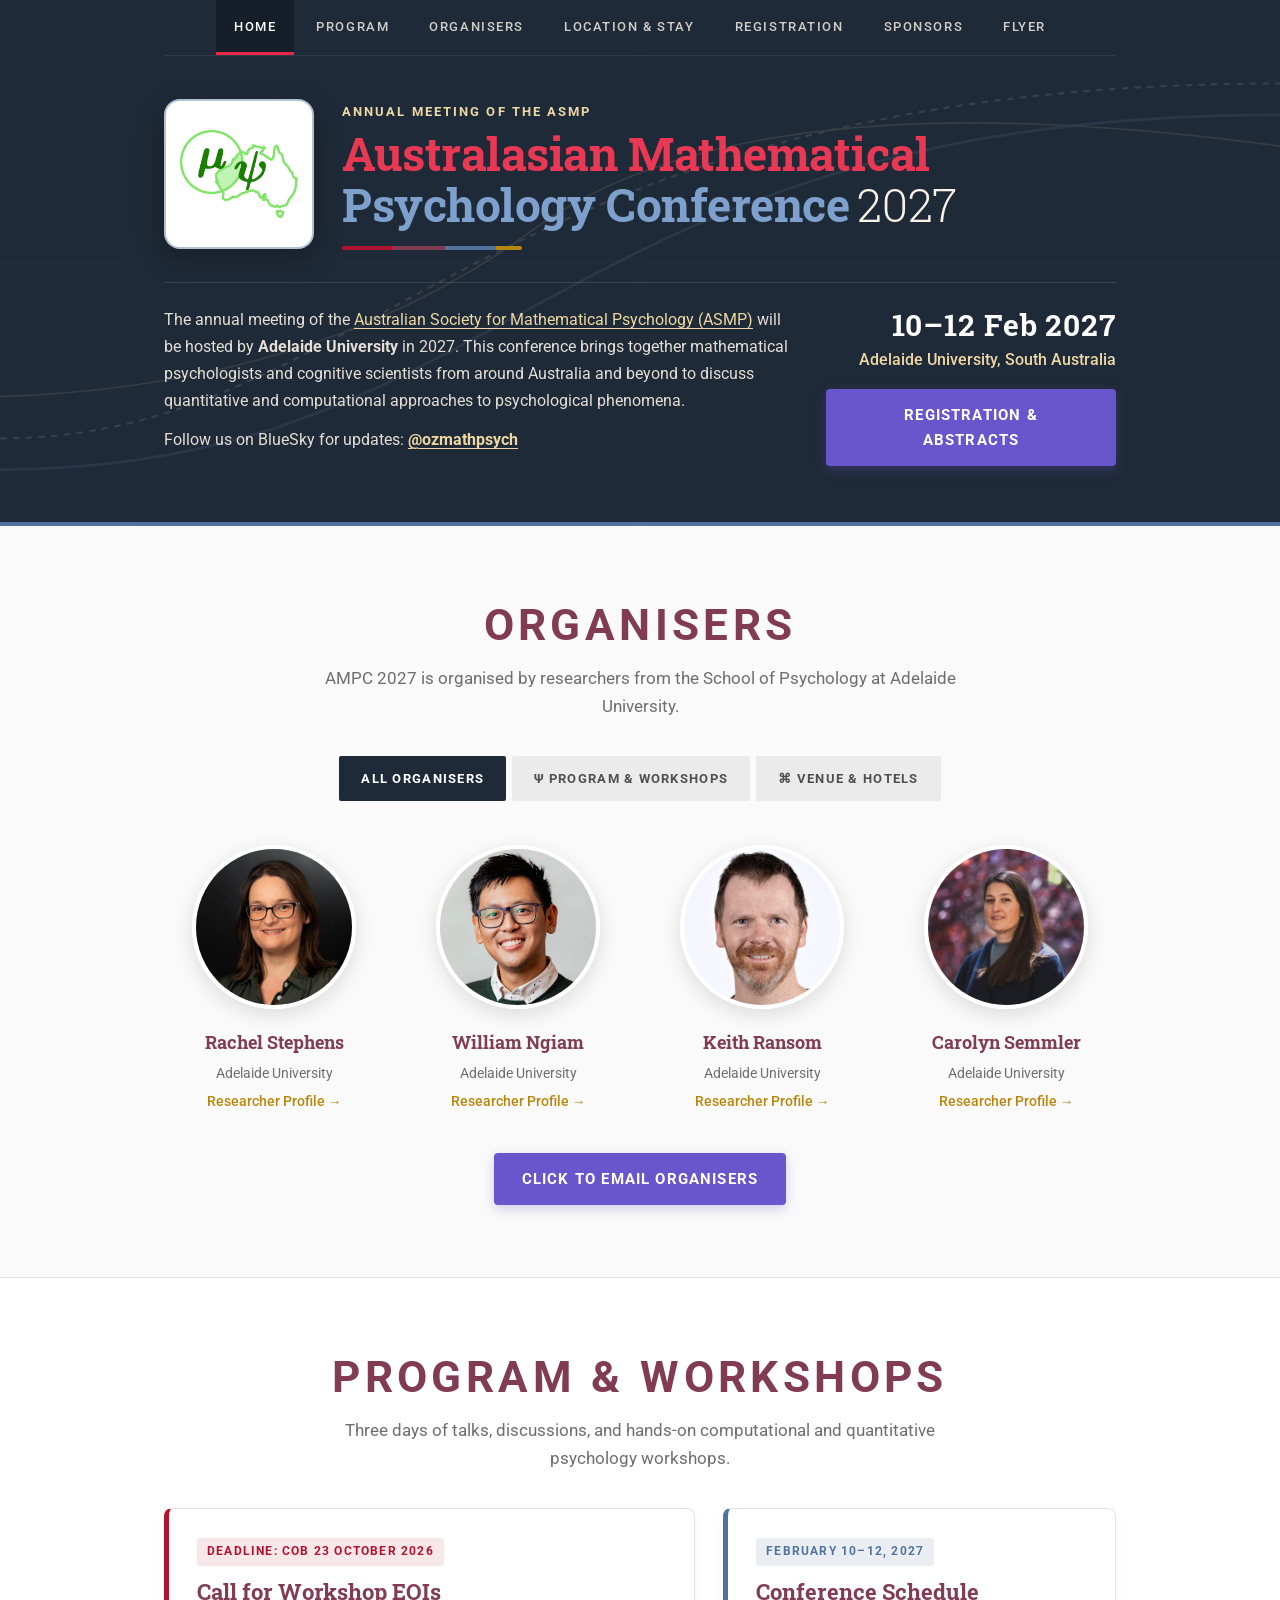
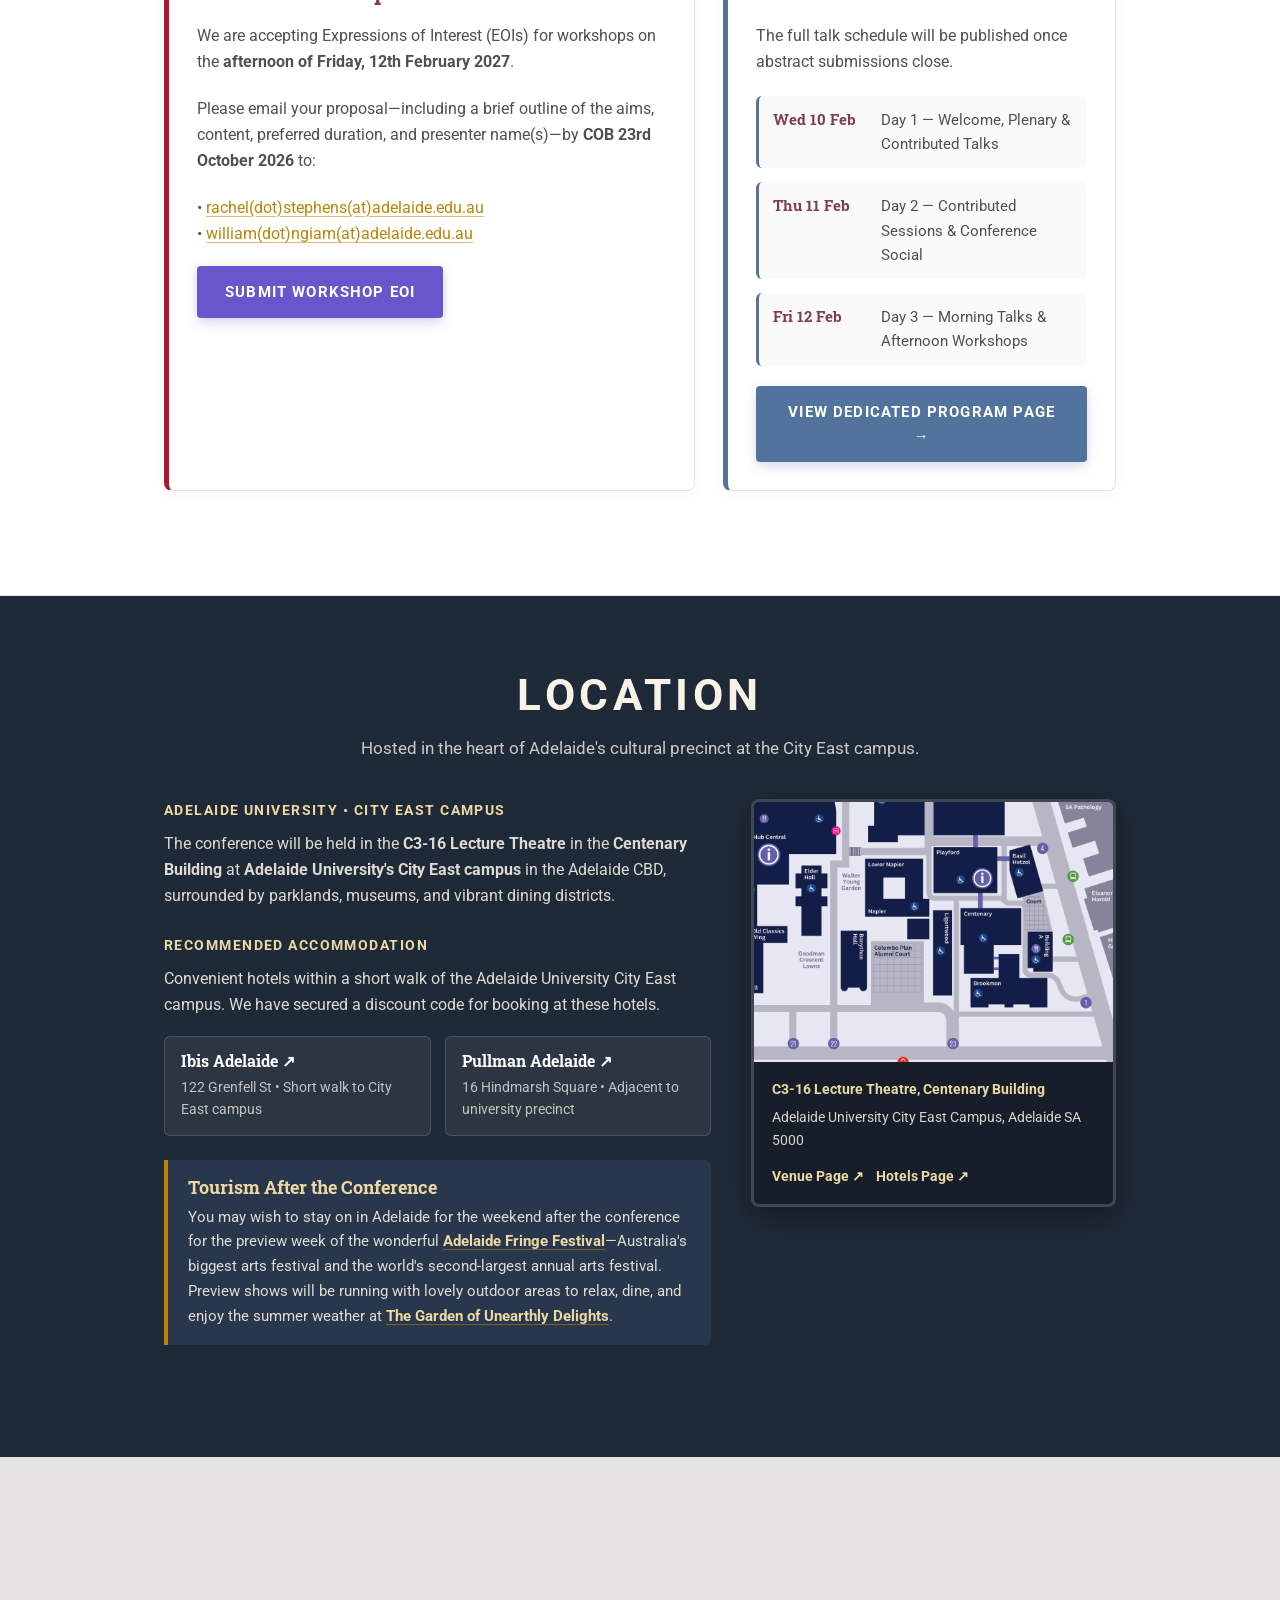
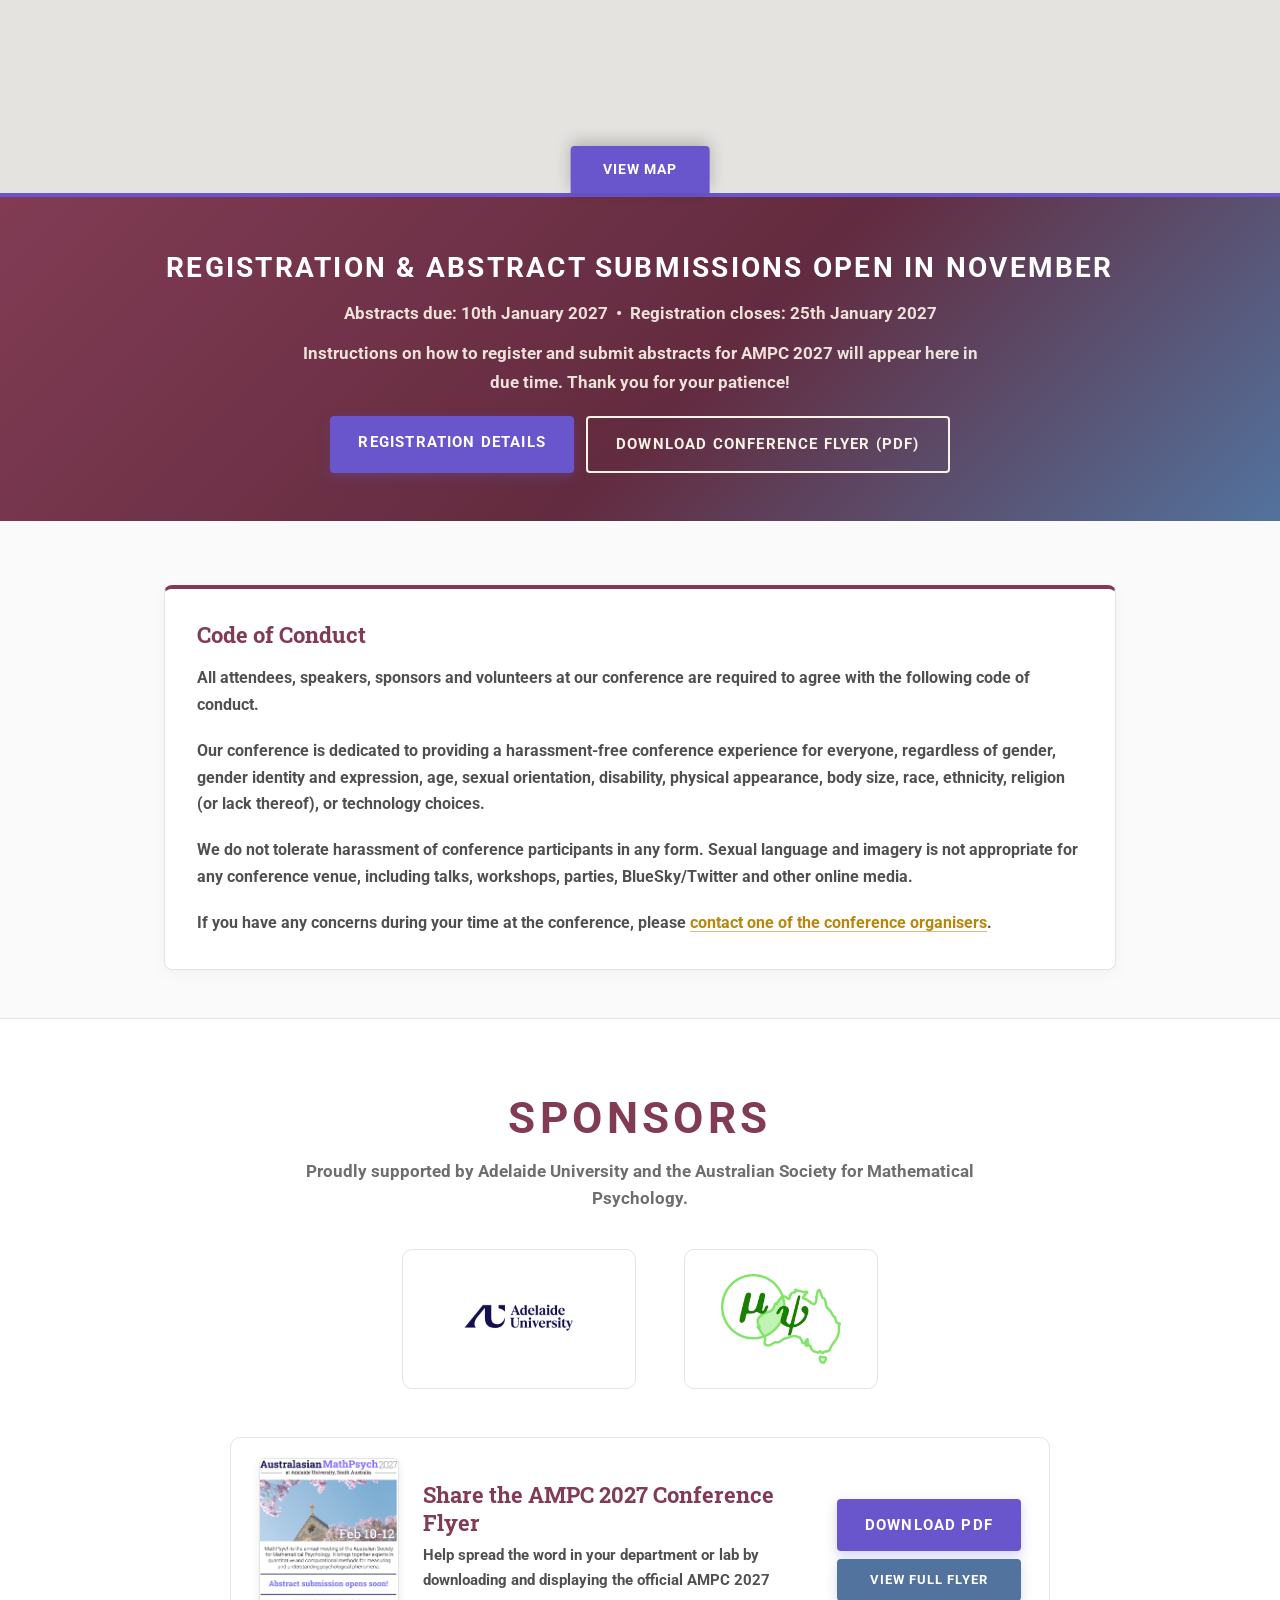
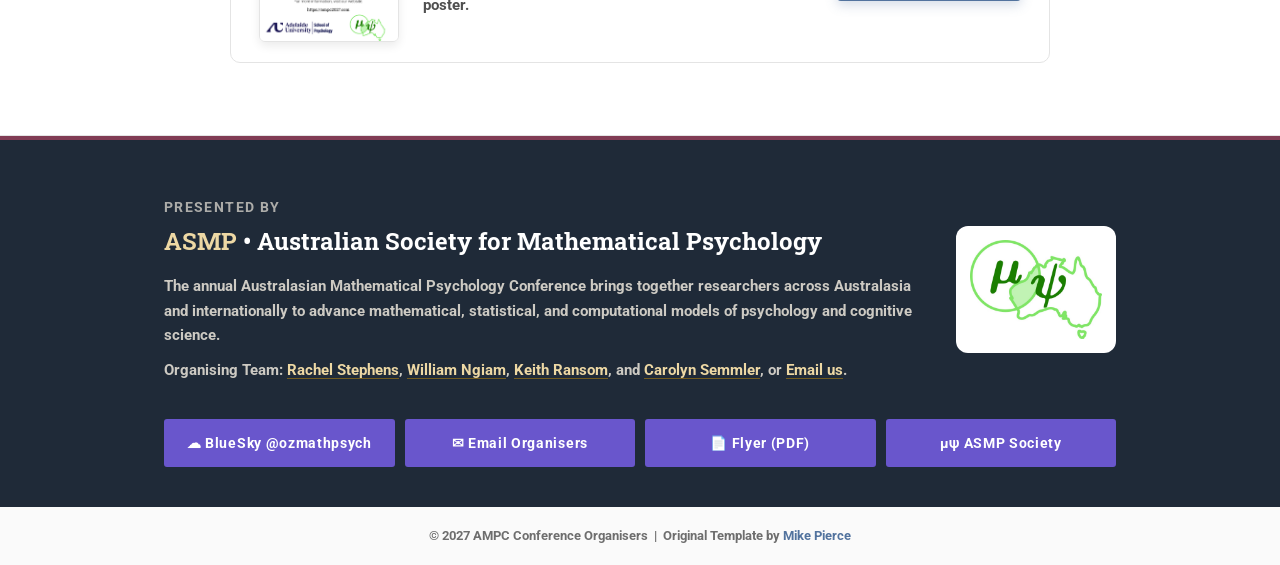
==== index.html @ c7fcb560 "Big website update" ====
<!DOCTYPE html>
<html lang="en">

<head>
    <base href=".">
    <meta charset="UTF-8">
    <meta name="viewport" content="width=device-width, initial-scale=1.0">
    <link rel="shortcut icon" type="image/png" href="assets/favicon.png" />
    <link rel="stylesheet" type="text/css" media="all" href="assets/main.css" />
    <meta name="description" content="Australasian Mathematical Psychology Conference 2027 — February 10–12 at Adelaide University">
    <meta name="resource-type" content="document">
    <meta name="distribution" content="global">
    <meta name="KeyWords" content="Conference, Mathematical Psychology, AMPC 2027, ASMP, Adelaide University">
    <title>AMPC 2027 | Australasian Mathematical Psychology Conference</title>
</head>

<body>

    <!-- ==================================================================
         FLOATING LEFT MENUBAR (Revealed on Scroll Down)
         ================================================================== -->
    <nav class="floating-left-nav" id="floatingNav" aria-label="Floating Side Navigation">
        <div class="floating-nav-brand">AMPC 2027</div>
        <a class="current" href="#top" data-section="top">Home</a>
        <a href="#organisers" data-section="organisers">Organisers</a>
        <a href="#program" data-section="program">Program</a>
        <a href="#venue" data-section="venue">Location &amp; Stay</a>
        <a href="#registration" data-section="registration">Registration</a>
        <a href="#sponsors" data-section="sponsors">Sponsors</a>
        <a href="flyer">Flyer</a>
    </nav>

    <!-- ==================================================================
         1. DARK HERO BAND (SyncConf Header & Hero Aesthetic)
         ================================================================== -->
    <header class="hero-band" id="top">
        <!-- Subtle Mathematical Psychology Vector Motif (Psychometric & Drift Curves) -->
        <div class="hero-math-bg" aria-hidden="true">
            <svg viewBox="0 0 1200 500" preserveAspectRatio="none">
                <path d="M 0,420 C 350,420 450,80 1200,80" fill="none" stroke="#f9f2e6" stroke-width="2" stroke-dasharray="6 6" />
                <path d="M 0,450 C 480,450 520,110 1200,110" fill="none" stroke="#7ea0cc" stroke-width="2.5" />
                <path d="M 0,380 Q 300,370 500,220 T 1200,140" fill="none" stroke="#edd8a4" stroke-width="1.5" />
                <line x1="120" y1="0" x2="120" y2="500" stroke="#ffffff" stroke-width="0.7" opacity="0.3" />
                <line x1="600" y1="0" x2="600" y2="500" stroke="#ffffff" stroke-width="0.7" opacity="0.3" />
                <line x1="0" y1="250" x2="1200" y2="250" stroke="#ffffff" stroke-width="0.7" opacity="0.3" />
            </svg>
        </div>

        <div class="container">
            <!-- Top Navigation Bar -->
            <nav class="top-nav" aria-label="Primary Navigation">
                <a class="current" title="Conference Home Page" href=".">Home</a>
                <a title="Program &amp; Workshops" href="#program">Program</a>
                <a title="Conference Organisers" href="#organisers">Organisers</a>
                <a title="Venue, Hotels &amp; Tourism" href="#venue">Location &amp; Stay</a>
                <a title="Registration &amp; Code of Conduct" href="#registration">Registration</a>
                <a title="Sponsors" href="#sponsors">Sponsors</a>
                <a title="Conference Flyer" href="flyer">Flyer</a>
            </nav>

            <!-- Emblem + Conference Title Lockup -->
            <div class="hero-lockup">
                <a href="https://mathpsych.org/affiliate/1" target="_blank" rel="noopener" class="hero-emblem" title="Australian Society for Mathematical Psychology">
                    <img src="assets/ASMP_logo.jpg" alt="Australasian Mathematical Psychology Society (ASMP) logo">
                </a>
                <div class="hero-title-block">
                    <span class="hero-eyebrow">Annual Meeting of the ASMP</span>
                    <h1 class="hero-main-title">
                        <span class="title1">Australasian Mathematical</span>
                        <span class="title2">Psychology Conference</span><span class="year">2027</span>
                    </h1>
                    <div class="palette-accent-bar" aria-hidden="true">
                        <span></span><span></span><span></span><span></span>
                    </div>
                </div>
            </div>

            <!-- Hero Intro & Date/Action Split -->
            <div class="hero-details-grid">
                <div class="hero-description">
                    <p>
                        The annual meeting of the <a href="https://mathpsych.org/affiliate/1" target="_blank" rel="noopener">Australian Society for Mathematical Psychology (ASMP)</a> will be
                        hosted by <b>Adelaide University</b> in 2027. This conference brings together mathematical psychologists and cognitive scientists from around Australia and beyond to discuss quantitative and computational approaches to psychological phenomena.
                    </p>
                    <p style="margin-bottom: 0;">
                        Follow us on BlueSky for updates:
                        <a href="https://bsky.app/profile/ozmathpsych.bsky.social" target="_blank" rel="noopener"><b>@ozmathpsych</b></a>
                    </p>
                </div>

                <div class="hero-cta-box">
                    <div class="hero-date-display">10–12 Feb 2027</div>
                    <div class="hero-location-display">Adelaide University, South Australia</div>
                    <a href="#registration" class="button button-FullWidth">Registration &amp; Abstracts</a>
                </div>
            </div>

            <!-- Framed Bonython Hall Banner Visual
            <div class="hero-banner-frame">
                <img src="assets/banner.jpg" alt="Adelaide University Bonython Hall">
                <div class="hero-banner-caption">
                    <span><b>Adelaide University</b> &bull; City East Campus (Centenary Building, C3-16)</span>
                    <span>February 10–12, 2027</span>
                </div>
            </div> -->
        </div>
    </header>

    <main>
        <!-- ==================================================================
             2. ORGANISERS SECTION (SyncConf Circular Avatar Grid Aesthetic)
             ================================================================== -->
        <section class="section-band section-light" id="organisers">
            <div class="container">
                <h2 class="section-heading">Organisers</h2>
                <p class="section-subtitle">
                    AMPC 2027 is organised by researchers from the School of Psychology at Adelaide University.
                </p>

                <!-- SyncConf-inspired Segmented Track Bar -->
                <div class="track-tabs" role="navigation" aria-label="Quick Filters">
                    <a href="#organisers" class="track-tab active">All Organisers</a>
                    <a href="#program" class="track-tab">Ψ Program &amp; Workshops</a>
                    <a href="#venue" class="track-tab">⌘ Venue &amp; Hotels</a>
                </div>

                <div class="organisers-grid">
                    <div class="organiser-card">
                        <a class="organiser-avatar-wrap" href="https://researchers.adelaide.edu.au/profile/rachel.stephens" target="_blank" rel="noopener">
                            <img src="assets/rachel_stephens.jpeg" alt="Rachel Stephens">
                        </a>
                        <div class="organiser-name">
                            <a href="https://researchers.adelaide.edu.au/profile/rachel.stephens" target="_blank" rel="noopener">Rachel Stephens</a>
                        </div>
                        <div class="organiser-role">Adelaide University</div>
                        <a class="organiser-link" href="https://researchers.adelaide.edu.au/profile/rachel.stephens" target="_blank" rel="noopener">Researcher Profile &rarr;</a>
                    </div>

                    <div class="organiser-card">
                        <a class="organiser-avatar-wrap" href="https://researchers.adelaide.edu.au/profile/william.ngiam" target="_blank" rel="noopener">
                            <img src="assets/ngiam.jpg" alt="William Ngiam">
                        </a>
                        <div class="organiser-name">
                            <a href="https://researchers.adelaide.edu.au/profile/william.ngiam" target="_blank" rel="noopener">William Ngiam</a>
                        </div>
                        <div class="organiser-role">Adelaide University</div>
                        <a class="organiser-link" href="https://researchers.adelaide.edu.au/profile/william.ngiam" target="_blank" rel="noopener">Researcher Profile &rarr;</a>
                    </div>

                    <div class="organiser-card">
                        <a class="organiser-avatar-wrap" href="https://researchers.adelaide.edu.au/profile/keith.ransom" target="_blank" rel="noopener">
                            <img src="assets/keith_ransom.png" alt="Keith Ransom">
                        </a>
                        <div class="organiser-name">
                            <a href="https://researchers.adelaide.edu.au/profile/keith.ransom" target="_blank" rel="noopener">Keith Ransom</a>
                        </div>
                        <div class="organiser-role">Adelaide University</div>
                        <a class="organiser-link" href="https://researchers.adelaide.edu.au/profile/keith.ransom" target="_blank" rel="noopener">Researcher Profile &rarr;</a>
                    </div>

                    <div class="organiser-card">
                        <a class="organiser-avatar-wrap" href="https://researchers.adelaide.edu.au/profile/carolyn.semmler" target="_blank" rel="noopener">
                            <img src="assets/carolyn_semmler.jpeg" alt="Carolyn Semmler">
                        </a>
                        <div class="organiser-name">
                            <a href="https://researchers.adelaide.edu.au/profile/carolyn.semmler" target="_blank" rel="noopener">Carolyn Semmler</a>
                        </div>
                        <div class="organiser-role">Adelaide University</div>
                        <a class="organiser-link" href="https://researchers.adelaide.edu.au/profile/carolyn.semmler" target="_blank" rel="noopener">Researcher Profile &rarr;</a>
                    </div>
                </div>

                <div style="text-align: center;">
                    <a href="mailto:rachel.stephens@adelaide.edu.au" class="button">Click to Email Organisers</a>
                </div>
            </div>
        </section>

        <!-- ==================================================================
             3. PROGRAM & WORKSHOPS SECTION
             ================================================================== -->
        <section class="section-band section-white" id="program">
            <div class="container">
                <h2 class="section-heading">Program &amp; Workshops</h2>
                <p class="section-subtitle">
                    Three days of talks, discussions, and hands-on computational and quantitative psychology workshops.
                </p>

                <div class="program-grid">
                    <!-- Call for Workshop EOIs -->
                    <div class="info-card highlight-card">
                        <span class="card-tag">Deadline: COB 23 October 2026</span>
                        <h3>Call for Workshop EOIs</h3>
                        <p>
                            We are accepting Expressions of Interest (EOIs) for workshops on the <b>afternoon of Friday, 12th February 2027</b>.
                        </p>
                        <p>
                            Please email your proposal—including a brief outline of the aims, content, preferred duration, and presenter name(s)—by <b>COB 23rd October 2026</b> to:
                        </p>
                        <p style="margin-bottom: 18px;">
                            &bull; <a href="mailto:rachel.stephens@adelaide.edu.au">rachel(dot)stephens(at)adelaide.edu.au</a><br>
                            &bull; <a href="mailto:william.ngiam@adelaide.edu.au">william(dot)ngiam(at)adelaide.edu.au</a>
                        </p>
                        <a href="mailto:rachel.stephens@adelaide.edu.au,william.ngiam@adelaide.edu.au?subject=AMPC%202027%20Workshop%20EOI" class="button">Submit Workshop EOI</a>
                    </div>

                    <!-- Conference Schedule Overview -->
                    <div class="info-card navy-card">
                        <span class="card-tag navy">February 10–12, 2027</span>
                        <h3>Conference Schedule</h3>
                        <p>
                            The full talk schedule will be published once abstract submissions close.
                        </p>
                        <div class="schedule-days">
                            <div class="schedule-day-item">
                                <span class="schedule-day-date">Wed 10 Feb</span>
                                <span class="schedule-day-desc">Day 1 &mdash; Welcome, Plenary &amp; Contributed Talks</span>
                            </div>
                            <div class="schedule-day-item">
                                <span class="schedule-day-date">Thu 11 Feb</span>
                                <span class="schedule-day-desc">Day 2 &mdash; Contributed Sessions &amp; Conference Social</span>
                            </div>
                            <div class="schedule-day-item">
                                <span class="schedule-day-date">Fri 12 Feb</span>
                                <span class="schedule-day-desc">Day 3 &mdash; Morning Talks &amp; Afternoon Workshops</span>
                            </div>
                        </div>
                        <div style="margin-top: 20px;">
                            <a href="program" class="button button-secondary">View Dedicated Program Page &rarr;</a>
                        </div>
                    </div>
                </div>
            </div>
        </section>

        <!-- ==================================================================
             4. LOCATION, HOTELS & TOURISM (SyncConf Dark Band + Map Strip)
             ================================================================== -->
        <section class="section-band section-dark" id="venue">
            <div class="container">
                <h2 class="section-heading">Location</h2>
                <p class="section-subtitle">
                    Hosted in the heart of Adelaide's cultural precinct at the City East campus.
                </p>

                <div class="venue-split">
                    <div class="venue-text">
                        <div class="venue-label">Adelaide University &bull; City East Campus</div>
                        <p>
                            The conference will be held in the <b>C3-16 Lecture Theatre</b> in the <b>Centenary Building</b> at <b>Adelaide University's City East campus</b> in the Adelaide CBD, surrounded by parklands, museums, and vibrant dining districts.
                        </p>

                        <div class="venue-label" style="margin-top: 24px;">Recommended Accommodation</div>
                        <p style="margin-bottom: 10px;">
                            Convenient hotels within a short walk of the Adelaide University City East campus. We have secured a discount code for booking at these hotels.
                        </p>
                        <div class="hotel-cards">
                            <a href="https://www.ibisadelaide.com.au/" target="_blank" rel="noopener" class="hotel-pill" style="text-decoration: none;">
                                <h4>Ibis Adelaide &nearr;</h4>
                                <p>122 Grenfell St &bull; Short walk to City East campus</p>
                            </a>
                            <a href="https://pullmanadelaide.com.au/" target="_blank" rel="noopener" class="hotel-pill" style="text-decoration: none;">
                                <h4>Pullman Adelaide &nearr;</h4>
                                <p>16 Hindmarsh Square &bull; Adjacent to university precinct</p>
                            </a>
                        </div>

                        <div class="tourism-box">
                            <h3>Tourism After the Conference</h3>
                            <p>
                                You may wish to stay on in Adelaide for the weekend after the conference for the preview week of the wonderful
                                <a href="https://adelaidefringe.com.au/" target="_blank" rel="noopener"><b>Adelaide Fringe Festival</b></a>—Australia's biggest arts festival and the world's second-largest annual arts festival.
                                Preview shows will be running with lovely outdoor areas to relax, dine, and enjoy the summer weather at
                                <a href="https://www.gardenofunearthlydelights.com.au/" target="_blank" rel="noopener"><b>The Garden of Unearthly Delights</b></a>.
                            </p>
                        </div>
                    </div>

                    <div class="venue-photo-card">
                        <a href="https://adelaide.edu.au/content/dam/adelaideuniversity/documents/life-at-adelaide/pdfs/adelaide-city-campus-east-map.pdf" target="_blank" rel="noopener" title="Open Full Adelaide City Campus East Map (PDF)" style="display: block; overflow: hidden;">
                            <img src="assets/city_east_map_centenary.png" alt="Adelaide University City East Campus Map zoomed in on Centenary Building">
                        </a>
                        <div class="venue-photo-meta">
                            <strong>C3-16 Lecture Theatre, Centenary Building</strong>
                            Adelaide University City East Campus, Adelaide SA 5000
                            <div style="margin-top: 12px; display: flex; gap: 12px; flex-wrap: wrap;">
                                <a href="directions" style="color: var(--color-gold-light); font-size: 0.85rem;"><b>Venue Page &nearr;</b></a>
                                <a href="hotels" style="color: var(--color-gold-light); font-size: 0.85rem;"><b>Hotels Page &nearr;<b></b></a>
                            </div>
                        </div>
                    </div>
                </div>
            </div>
        </section>

        <!-- Full-Width Map Strip with Overlapping SyncConf-Style Button -->
        <div class="map-strip">
            <iframe
                title="Map of Centenary Building, Adelaide University City East Campus"
                src="https://www.google.com/maps/embed?pb=!1m18!1m12!1m3!1d3271.4502503218305!2d138.6042441764402!3d-34.92024327284256!2m3!1f0!2f0!3f0!3m2!1i1024!2i768!4f13.1!3m3!1m2!1s0x6ab0ced2d4db381d%3A0xe4ede2a3a1b1ead6!2sCentenary%20Building!5e0!3m2!1sen!2sau!4v1795173446742!5m2!1sen!2sau"
                width="600"
                height="450"
                style="border:0;"
                allowfullscreen=""
                loading="lazy"
                referrerpolicy="strict-origin-when-cross-origin">
            </iframe>
            <div class="map-cta-overlay">
                <a href="https://maps.google.com/?q=Centenary+Building,+Adelaide+SA" target="_blank" rel="noopener" class="button">View Map</a>
            </div>
        </div>

        <!-- ==================================================================
             5. FULL-WIDTH ACCENT CTA BANNER & REGISTRATION / CODE OF CONDUCT
             ================================================================== -->
        <section class="section-band section-accent" id="registration">
            <div class="container">
                <div class="cta-banner-title">Registration &amp; Abstract Submissions Open in November</div>
                <p class="cta-banner-sub" style="margin-bottom: 12px;">
                    <b>Abstracts due:</b> 10th January 2027 &nbsp;&bull;&nbsp; <b>Registration closes:</b> 25th January 2027
                </p>
                <p class="cta-banner-sub">
                    Instructions on how to register and submit abstracts for AMPC 2027 will appear here in due time. Thank you for your patience!
                </p>
                <div style="display: flex; justify-content: center; gap: 12px; flex-wrap: wrap;">
                    <a href="registration" class="button">Registration Details</a>
                    <a href="assets/MathPsych2027.pdf" target="_blank" rel="noopener" class="button button-outline-light">Download Conference Flyer (PDF)</a>
                </div>
            </div>
        </section>

        <section class="section-band section-light" style="padding-top: 32px; padding-bottom: 48px;">
            <div class="container">
                <div class="coc-card">
                    <h3>Code of Conduct</h3>
                    <p>
                        All attendees, speakers, sponsors and volunteers at our conference are required to agree with the following code of conduct.
                    </p>
                    <p>
                        Our conference is dedicated to providing a harassment-free conference experience for everyone, regardless of gender, gender identity and expression, age, sexual orientation, disability, physical appearance, body size, race, ethnicity, religion (or lack thereof), or technology choices.
                    </p>
                    <p>
                        We do not tolerate harassment of conference participants in any form. Sexual language and imagery is not appropriate for any conference venue, including talks, workshops, parties, BlueSky/Twitter and other online media.
                    </p>
                    <p style="margin-bottom: 0;">
                        If you have any concerns during your time at the conference, please <a href="mailto:rachel.stephens@adelaide.edu.au">contact one of the conference organisers</a>.
                    </p>
                </div>
            </div>
        </section>

        <!-- ==================================================================
             6. SPONSORS & FLYER SECTION (SyncConf Sponsors Aesthetic)
             ================================================================== -->
        <section class="section-band section-white" id="sponsors">
            <div class="container">
                <h2 class="section-heading">Sponsors</h2>
                <p class="section-subtitle">
                    Proudly supported by Adelaide University and the Australian Society for Mathematical Psychology.
                </p>

                <div class="sponsors-showcase">
                    <a href="https://adelaide.edu.au/" target="_blank" rel="noopener" class="sponsor-item" title="Adelaide University">
                        <img src="assets/AU_logo.png" alt="Adelaide University">
                    </a>
                    <a href="https://mathpsych.org/affiliate/1" target="_blank" rel="noopener" class="sponsor-item" title="Australian Society for Mathematical Psychology">
                        <img src="assets/ASMP_logo.jpg" alt="Australian Society for Mathematical Psychology">
                    </a>
                </div>

                <!-- Conference Flyer Preview Box -->
                <div class="flyer-callout">
                    <a href="assets/MathPsych2027.pdf" target="_blank" rel="noopener">
                        <img src="assets/MathPsych2027.png" alt="AMPC 2027 Official Flyer" class="flyer-thumb">
                    </a>
                    <div>
                        <h3 style="margin-bottom: 6px;">Share the AMPC 2027 Conference Flyer</h3>
                        <p style="margin-bottom: 0; font-size: 0.95rem;">
                            Help spread the word in your department or lab by downloading and displaying the official AMPC 2027 poster.
                        </p>
                    </div>
                    <div style="display: flex; flex-direction: column; gap: 8px;">
                        <a href="assets/MathPsych2027.pdf" target="_blank" rel="noopener" class="button">Download PDF</a>
                        <a href="flyer" class="button button-secondary" style="font-size: 0.8rem; padding: 10px 18px;">View Full Flyer</a>
                    </div>
                </div>
            </div>
        </section>
    </main>

    <!-- ==================================================================
         7. DARK FOOTER BAND (SyncConf Footer & Action Buttons Aesthetic)
         ================================================================== -->
    <footer class="site-footer">
        <div class="container">
            <div class="footer-grid">
                <div class="footer-text">
                    <div class="footer-presented-by">Presented by</div>
                    <div class="footer-org-title"><span>ASMP</span> &bull; Australian Society for Mathematical Psychology</div>
                    <p>
                        The annual Australasian Mathematical Psychology Conference brings together researchers across Australasia and internationally to advance mathematical, statistical, and computational models of psychology and cognitive science.
                    </p>
                    <p style="margin-bottom: 0;">
                        Organising Team:
                        <a href="https://researchers.adelaide.edu.au/profile/rachel.stephens" target="_blank" rel="noopener">Rachel Stephens</a>,
                        <a href="https://researchers.adelaide.edu.au/profile/william.ngiam" target="_blank" rel="noopener">William Ngiam</a>,
                        <a href="https://researchers.adelaide.edu.au/profile/keith.ransom" target="_blank" rel="noopener">Keith Ransom</a>, and
                        <a href="https://researchers.adelaide.edu.au/profile/carolyn.semmler" target="_blank" rel="noopener">Carolyn Semmler</a>,
                        or <a href="mailto:rachel.stephens@adelaide.edu.au">Email us</a>.
                    </p>
                </div>

                <a href="https://mathpsych.org/affiliate/1" target="_blank" rel="noopener" class="footer-logo-box" title="ASMP">
                    <img src="assets/ASMP_logo.jpg" alt="ASMP Logo">
                </a>
            </div>

            <!-- 4-Button Social & Action Row -->
            <div class="footer-action-row">
                <a href="https://bsky.app/profile/ozmathpsych.bsky.social" target="_blank" rel="noopener" class="footer-action-btn">
                    &#9729; BlueSky @ozmathpsych
                </a>
                <a href="mailto:rachel.stephens@adelaide.edu.au" class="footer-action-btn">
                    &#9993; Email Organisers
                </a>
                <a href="assets/MathPsych2027.pdf" target="_blank" rel="noopener" class="footer-action-btn">
                    &#128196; Flyer (PDF)
                </a>
                <a href="https://mathpsych.org/affiliate/1" target="_blank" rel="noopener" class="footer-action-btn">
                    &mu;&psi; ASMP Society
                </a>
            </div>
        </div>

        <div class="footer-colophon">
            &copy; 2027 AMPC Conference Organisers &nbsp;|&nbsp; Original Template by <a href="https://github.com/mikepierce" target="_blank" rel="noopener">Mike Pierce</a>
        </div>
    </footer>

    <script>
        (function () {
            var floatingNav = document.getElementById('floatingNav');
            if (!floatingNav) return;

            var navLinks = floatingNav.querySelectorAll('a[data-section]');
            var sectionIds = ['top', 'organisers', 'program', 'venue', 'registration', 'sponsors'];

            function updateFloatingNav() {
                var scrollY = window.scrollY || window.pageYOffset;

                if (scrollY > 220) {
                    floatingNav.classList.add('is-visible');
                } else {
                    floatingNav.classList.remove('is-visible');
                }

                var activeId = 'top';
                var triggerPoint = scrollY + window.innerHeight * 0.32;

                for (var i = 0; i < sectionIds.length; i++) {
                    var el = document.getElementById(sectionIds[i]);
                    if (el && el.offsetTop <= triggerPoint) {
                        activeId = sectionIds[i];
                    }
                }

                for (var j = 0; j < navLinks.length; j++) {
                    var link = navLinks[j];
                    if (link.getAttribute('data-section') === activeId) {
                        link.classList.add('current');
                    } else {
                        link.classList.remove('current');
                    }
                }
            }

            window.addEventListener('scroll', updateFloatingNav, { passive: true });
            updateFloatingNav();
        })();
    </script>

</body>

</html>
---- assets/main.css ----
/* main.css
 *
 * Retained colour palette & typography for AMPC 2027:
 *   'Roboto', sans-serif;      Font for body & UI text
 *   'Roboto Slab', serif;      Font for headings & display text
 *   #fafafa;                   Light background colour of the site
 *   #505050;                   Foreground (text) colour of the site
 *   #52739e;                   Navy ("Psychology Conference", current nav, special titles)
 *   #b2132e;                   Crimson ("Australasian Mathematical", link hover, highlights)
 *   #e82945;                   Bright crimson (active link state)
 *   #813c54;                   Maroon / Plum (Heading colour, talk titles in Program)
 *   #b8860b;                   Dark Goldenrod (colour for links & warm highlights)
 *   #6956CC;                   Purple (primary buttons)
 *   #edd8a4;                   Warm gold (button hover text)
 *   #f9f2e6;                   Warm cream (text on dark bands)
 */

@import url('https://fonts.googleapis.com/css2?family=Roboto+Slab:wght@300;400;600;700&family=Roboto:ital,wght@0,300;0,400;0,500;0,700;1,400&display=swap');

:root {
    --bg-light: #fafafa;
    --bg-white: #ffffff;
    --bg-dark: #1f2a38;
    --bg-darker: #161f29;
    --text-main: #505050;
    --text-muted: #6e6e6e;
    --text-cream: #f9f2e6;
    --color-navy: #52739e;
    --color-navy-light: #7ea0cc;
    --color-crimson: #b2132e;
    --color-crimson-bright: #e82945;
    --color-maroon: #813c54;
    --color-gold: #b8860b;
    --color-gold-light: #edd8a4;
    --color-purple: #6956CC;
    --border-light: #e4e4e4;
}

* {
    box-sizing: border-box;
    border: 0;
    margin: 0;
    padding: 0;
}

html {
    scroll-behavior: smooth;
}

body {
    background-color: var(--bg-light);
    color: var(--text-main);
    font-family: 'Roboto', sans-serif;
    font-size: 16px;
    line-height: 1.65;
    margin: 0;
    width: 100%;
    overflow-x: hidden;
}

/* Typography & Links */
a {
    color: var(--color-gold);
    text-decoration: none;
    transition: color 0.2s ease, background-color 0.2s ease, border-color 0.2s ease, transform 0.15s ease;
}

a.current {
    color: var(--color-navy);
}

a.current:hover {
    color: var(--color-crimson-bright);
}

a:hover {
    color: var(--color-crimson);
}

a:active {
    color: var(--color-crimson-bright);
}

p a, li a {
    text-decoration: underline;
    text-decoration-color: rgba(184, 134, 11, 0.55);
    text-underline-offset: 3px;
}

p a:hover, li a:hover {
    text-decoration-color: var(--color-crimson);
}

h1, h2, h3, h4 {
    color: var(--color-maroon);
    font-family: 'Roboto Slab', serif;
    line-height: 1.25;
    margin: 0 0 0.75em 0;
}

h1 { font-size: 2.5rem; }
h2 { font-size: 2rem; }
h3 { font-size: 1.4rem; }
h4 { font-size: 1.15rem; }

p {
    margin: 0 0 1.25rem 0;
}

i, em { font-style: italic; }
b, strong { font-weight: 700; }

sup {
    vertical-align: super;
    font-size: 0.75em;
    line-height: 0;
}

sub {
    vertical-align: sub;
    font-size: 0.75em;
    line-height: 0;
}

/* Layout Containers */
.container {
    max-width: 1000px;
    margin: 0 auto;
    padding: 0 24px;
}

/* Section Bands (SyncConf Aesthetic) */
.section-band {
    width: 100%;
    padding: 72px 0;
    position: relative;
}

.section-light {
    background-color: var(--bg-light);
    color: var(--text-main);
}

/* Note: Light background is used for Organisers, Program/Workshops, and Sponsors sections */

.section-white {
    background-color: var(--bg-white);
    color: var(--text-main);
    border-top: 1px solid var(--border-light);
    border-bottom: 1px solid var(--border-light);
}

.section-dark {
    background-color: var(--bg-dark);
    color: var(--text-cream);
}

.section-accent {
    background: linear-gradient(135deg, var(--color-maroon) 0%, #632b3f 55%, var(--color-navy) 100%);
    color: var(--text-cream);
    padding: 48px 0;
    text-align: center;
}

/* SyncConf-style Giant Uppercase Section Headings */
.section-heading {
    font-family: 'Roboto', sans-serif;
    font-size: 2.75rem;
    font-weight: 700;
    letter-spacing: 0.1em;
    text-transform: uppercase;
    text-align: center;
    margin: 0 0 12px 0;
    color: var(--color-maroon);
    text-shadow: none;
}

.section-dark .section-heading,
.section-accent .section-heading {
    color: var(--text-cream);
}

.section-subtitle {
    text-align: center;
    max-width: 680px;
    margin: 0 auto 36px auto;
    color: var(--text-muted);
    font-size: 1.05rem;
}

.section-dark .section-subtitle {
    color: rgba(249, 242, 230, 0.8);
}

/* ==========================================================================
   HEADER & HERO BAND
   ========================================================================== */
.hero-band {
    background-color: var(--bg-dark);
    color: var(--text-cream);
    position: relative;
    overflow: hidden;
    padding-bottom: 56px;
    border-bottom: 4px solid var(--color-navy);
}

/* Subtle Mathematical Psychology Psychometric Curve Background */
.hero-math-bg {
    position: absolute;
    inset: 0;
    pointer-events: none;
    opacity: 0.11;
    z-index: 0;
}

.hero-math-bg svg {
    width: 100%;
    height: 100%;
    display: block;
}

.hero-band .container {
    position: relative;
    z-index: 1;
}

/* Top Minimalist Navigation (SyncConf Tab Style) */
.top-nav {
    display: flex;
    justify-content: center;
    align-items: stretch;
    flex-wrap: wrap;
    gap: 4px;
    margin-bottom: 42px;
    border-bottom: 1px solid rgba(255, 255, 255, 0.08);
}

.top-nav a {
    color: rgba(249, 242, 230, 0.82);
    font-family: 'Roboto', sans-serif;
    font-size: 0.82rem;
    font-weight: 500;
    letter-spacing: 0.12em;
    text-transform: uppercase;
    padding: 16px 18px 14px 18px;
    text-decoration: none;
    border-bottom: 3px solid transparent;
    transition: all 0.2s ease;
}

.top-nav a:hover {
    color: var(--color-gold-light);
    background-color: rgba(255, 255, 255, 0.04);
}

.top-nav a.current {
    background-color: var(--bg-darker);
    color: #ffffff;
    border-bottom-color: var(--color-crimson-bright);
    position: relative;
}

/* ==========================================================================
   FLOATING LEFT MENUBAR (Appears on Scroll Down)
   ========================================================================== */
.floating-left-nav {
    position: fixed;
    left: 20px;
    top: 50%;
    transform: translateY(-50%) translateX(-24px);
    z-index: 1000;
    background-color: rgba(22, 31, 41, 0.95);
    backdrop-filter: blur(8px);
    -webkit-backdrop-filter: blur(8px);
    border: 1px solid rgba(82, 115, 158, 0.4);
    border-left: 4px solid var(--color-crimson);
    border-radius: 8px;
    padding: 12px 10px;
    box-shadow: 0 10px 28px rgba(0, 0, 0, 0.28);
    display: flex;
    flex-direction: column;
    gap: 2px;
    min-width: 148px;
    opacity: 0;
    visibility: hidden;
    pointer-events: none;
    transition: opacity 0.28s ease, transform 0.28s ease, visibility 0.28s ease;
}

.floating-left-nav.is-visible {
    opacity: 1;
    visibility: visible;
    pointer-events: auto;
    transform: translateY(-50%) translateX(0);
}

.floating-nav-brand {
    font-family: 'Roboto Slab', serif;
    font-size: 0.75rem;
    font-weight: 700;
    letter-spacing: 0.1em;
    text-transform: uppercase;
    color: var(--color-gold-light);
    padding: 4px 10px 8px 10px;
    margin-bottom: 4px;
    border-bottom: 1px solid rgba(255, 255, 255, 0.1);
    display: flex;
    align-items: center;
    justify-content: space-between;
}

.floating-nav-brand span {
    color: var(--color-navy-light);
    font-weight: 400;
}

.floating-left-nav a {
    color: rgba(249, 242, 230, 0.82);
    font-family: 'Roboto', sans-serif;
    font-size: 0.76rem;
    font-weight: 500;
    letter-spacing: 0.09em;
    text-transform: uppercase;
    padding: 8px 10px;
    border-radius: 4px;
    border-left: 2px solid transparent;
    text-decoration: none !important;
    transition: all 0.18s ease;
    white-space: nowrap;
}

.floating-left-nav a:hover {
    color: var(--color-gold-light);
    background-color: rgba(255, 255, 255, 0.06);
    border-left-color: var(--color-gold);
}

.floating-left-nav a.current {
    color: #ffffff;
    background-color: rgba(82, 115, 158, 0.28);
    border-left-color: var(--color-crimson-bright);
    font-weight: 700;
}

/* Hero Lockup (Logo + Stacked Title) */
.hero-lockup {
    display: grid;
    grid-template-columns: 150px 1fr;
    gap: 28px;
    align-items: center;
    margin-bottom: 32px;
}

.hero-emblem {
    width: 150px;
    height: 150px;
    background-color: var(--bg-white);
    border-radius: 16px;
    padding: 14px;
    display: flex;
    align-items: center;
    justify-content: center;
    box-shadow: 0 10px 28px rgba(0, 0, 0, 0.28);
    border: 2px solid rgba(82, 115, 158, 0.45);
}

.hero-emblem img {
    max-width: 100%;
    max-height: 100%;
    object-fit: contain;
}

.hero-title-block {
    text-align: left;
}

.hero-eyebrow {
    display: inline-block;
    font-size: 0.82rem;
    font-weight: 700;
    letter-spacing: 0.16em;
    text-transform: uppercase;
    color: var(--color-gold-light);
    margin-bottom: 6px;
}

.hero-main-title {
    font-family: 'Roboto Slab', serif;
    font-size: 2.85rem;
    font-weight: 700;
    line-height: 1.12;
    margin: 0;
    letter-spacing: -0.01em;
}

/* Preserving original .title1, .title2, .year colour roles with crisp contrast */
.hero-main-title .title1 {
    color: #e83853; /* High-contrast crimson derived from #b2132e for dark hero legibility */
    display: block;
}

.hero-main-title .title2 {
    color: var(--color-navy-light); /* Lighter tint of #52739e for dark hero legibility */
    display: inline;
}

.hero-main-title .year {
    color: var(--text-cream);
    font-weight: 300;
    margin-left: 8px;
}

/* Colour swatch bar honouring the exact main.css palette tokens */
.palette-accent-bar {
    display: flex;
    height: 4px;
    width: 180px;
    margin-top: 16px;
    border-radius: 2px;
    overflow: hidden;
}

.palette-accent-bar span:nth-child(1) { background: #b2132e; flex: 2; }
.palette-accent-bar span:nth-child(2) { background: #813c54; flex: 2; }
.palette-accent-bar span:nth-child(3) { background: #52739e; flex: 2; }
.palette-accent-bar span:nth-child(4) { background: #b8860b; flex: 1; }

/* Hero Details Row (SyncConf Bottom Split: Description Left, Date + CTA Right) */
.hero-details-grid {
    display: grid;
    grid-template-columns: 1fr 290px;
    gap: 36px;
    align-items: start;
    padding-top: 24px;
    border-top: 1px solid rgba(255, 255, 255, 0.12);
}

.hero-description p {
    color: rgba(249, 242, 230, 0.9);
    font-size: 1.02rem;
    line-height: 1.65;
    margin-bottom: 12px;
    width: auto;
}

.hero-description a {
    color: var(--color-gold-light);
    text-decoration: underline;
}

.hero-description a:hover {
    color: #ffffff;
}

.hero-cta-box {
    text-align: right;
    display: flex;
    flex-direction: column;
    align-items: flex-end;
}

.hero-date-display {
    font-family: 'Roboto Slab', serif;
    font-size: 1.85rem;
    font-weight: 700;
    color: #ffffff;
    letter-spacing: 0.03em;
    line-height: 1.2;
    margin-bottom: 4px;
}

.hero-location-display {
    font-size: 1rem;
    color: var(--color-gold-light);
    font-weight: 500;
    margin-bottom: 16px;
}

/* Framed Bonython Hall Banner Strip inside Hero */
.hero-banner-frame {
    margin-top: 32px;
    border-radius: 10px;
    overflow: hidden;
    position: relative;
    height: 220px;
    border: 2px solid rgba(255, 255, 255, 0.14);
    box-shadow: 0 12px 30px rgba(0, 0, 0, 0.3);
}

.hero-banner-frame img {
    width: 100%;
    height: 100%;
    object-fit: cover;
    object-position: center 35%;
    display: block;
}

.hero-banner-caption {
    position: absolute;
    bottom: 0;
    left: 0;
    right: 0;
    padding: 14px 20px;
    background: linear-gradient(to top, rgba(22, 31, 41, 0.88), transparent);
    color: var(--text-cream);
    font-size: 0.88rem;
    display: flex;
    justify-content: space-between;
    align-items: center;
}

/* ==========================================================================
   BUTTONS
   ========================================================================== */
.button {
    background-color: var(--color-purple);
    border: none;
    border-radius: 4px;
    color: #ffffff;
    padding: 14px 28px;
    text-align: center;
    text-decoration: none !important;
    display: inline-block;
    font-size: 0.92rem;
    font-weight: 700;
    letter-spacing: 0.08em;
    text-transform: uppercase;
    cursor: pointer;
    box-shadow: 0 4px 12px rgba(105, 86, 204, 0.28);
    transition: background-color 0.2s ease, color 0.2s ease, transform 0.15s ease, box-shadow 0.2s ease;
}

.button:hover {
    color: var(--color-gold-light);
    background-color: #5845b8;
    transform: translateY(-1px);
    box-shadow: 0 6px 16px rgba(105, 86, 204, 0.38);
}

.button-FullWidth {
    width: 100%;
}

.button-secondary {
    background-color: var(--color-navy);
    box-shadow: 0 4px 12px rgba(82, 115, 158, 0.25);
}

.button-secondary:hover {
    background-color: #415d82;
    color: var(--color-gold-light);
}

.button-outline-light {
    background-color: transparent;
    border: 2px solid var(--text-cream);
    color: var(--text-cream);
    box-shadow: none;
}

.button-outline-light:hover {
    background-color: var(--text-cream);
    color: var(--color-maroon);
}

/* ==========================================================================
   SYNCCONF-STYLE SEGMENTED TRACK / FILTER BAR
   ========================================================================== */
.track-tabs {
    display: flex;
    justify-content: center;
    flex-wrap: wrap;
    gap: 6px;
    margin: 0 auto 44px auto;
    max-width: 760px;
}

.track-tab {
    background-color: #ebebeb;
    color: var(--text-main);
    font-size: 0.8rem;
    font-weight: 700;
    letter-spacing: 0.1em;
    text-transform: uppercase;
    padding: 12px 22px;
    border-radius: 2px;
    display: inline-flex;
    align-items: center;
    gap: 8px;
    text-decoration: none !important;
    cursor: pointer;
    border: none;
    transition: all 0.2s ease;
}

.track-tab:hover {
    background-color: #dfdfdf;
    color: var(--color-crimson);
}

.track-tab.active {
    background-color: var(--bg-dark);
    color: #ffffff;
}

/* ==========================================================================
   ORGANISERS GRID (SyncConf Circular Avatar "Speakers" Aesthetic)
   ========================================================================== */
.organisers-grid,
.organizers-grid {
    display: grid;
    grid-template-columns: repeat(4, 1fr);
    gap: 32px 24px;
    margin: 20px 0 40px 0;
}

.organiser-card,
.organizer-card {
    text-align: center;
    display: flex;
    flex-direction: column;
    align-items: center;
}

.organiser-avatar-wrap,
.organizer-avatar-wrap {
    position: relative;
    width: 164px;
    height: 164px;
    margin-bottom: 18px;
    display: block;
}

.organiser-avatar-wrap img,
.organizer-avatar-wrap img {
    width: 164px;
    height: 164px;
    border-radius: 50%;
    object-fit: cover;
    border: 4px solid var(--bg-white);
    box-shadow: 0 6px 20px rgba(0, 0, 0, 0.12);
    transition: transform 0.25s ease, box-shadow 0.25s ease, border-color 0.25s ease;
}

.organiser-card:hover .organiser-avatar-wrap img,
.organizer-card:hover .organizer-avatar-wrap img {
    transform: translateY(-3px);
    border-color: var(--color-navy);
    box-shadow: 0 10px 24px rgba(82, 115, 158, 0.25);
}

.organiser-name,
.organizer-name {
    font-family: 'Roboto Slab', serif;
    font-size: 1.15rem;
    font-weight: 700;
    color: var(--color-maroon);
    margin-bottom: 4px;
}

.organiser-name a,
.organizer-name a {
    color: var(--color-maroon);
    text-decoration: none;
}

.organiser-name a:hover,
.organizer-name a:hover {
    color: var(--color-crimson);
}

.organiser-role,
.organizer-role {
    font-size: 0.85rem;
    color: var(--text-muted);
    margin-bottom: 6px;
}

.organiser-link,
.organizer-link {
    font-size: 0.85rem;
    font-weight: 500;
    color: var(--color-gold);
}

/* ==========================================================================
   PROGRAM & WORKSHOPS SECTION
   ========================================================================== */
.program-grid {
    display: grid;
    grid-template-columns: 1.15fr 0.85fr;
    gap: 28px;
    align-items: stretch;
    margin-bottom: 32px;
}

.info-card {
    background-color: var(--bg-white);
    border: 1px solid var(--border-light);
    border-radius: 8px;
    padding: 28px;
    box-shadow: 0 4px 14px rgba(0, 0, 0, 0.03);
}

.info-card.highlight-card {
    border-left: 5px solid var(--color-crimson);
}

.info-card.navy-card {
    border-left: 5px solid var(--color-navy);
}

.card-tag {
    display: inline-block;
    font-size: 0.75rem;
    font-weight: 700;
    text-transform: uppercase;
    letter-spacing: 0.1em;
    padding: 4px 10px;
    border-radius: 3px;
    background-color: rgba(178, 19, 46, 0.1);
    color: var(--color-crimson);
    margin-bottom: 12px;
}

.card-tag.navy {
    background-color: rgba(82, 115, 158, 0.12);
    color: var(--color-navy);
}

.schedule-days {
    display: flex;
    flex-direction: column;
    gap: 14px;
    margin-top: 12px;
}

.schedule-day-item {
    display: flex;
    gap: 16px;
    align-items: flex-start;
    padding: 12px 14px;
    background-color: var(--bg-light);
    border-radius: 6px;
    border-left: 3px solid var(--color-navy);
}

.schedule-day-date {
    font-family: 'Roboto Slab', serif;
    font-weight: 700;
    font-size: 0.92rem;
    color: var(--color-maroon);
    white-space: nowrap;
    min-width: 92px;
}

.schedule-day-desc {
    font-size: 0.92rem;
    color: var(--text-main);
}

/* ==========================================================================
   LOCATION, HOTELS & TOURISM (Dark Band + Full-Width Map Strip)
   ========================================================================== */
.venue-split {
    display: grid;
    grid-template-columns: 1.2fr 0.8fr;
    gap: 40px;
    align-items: start;
}

.venue-label {
    color: var(--color-gold-light);
    font-size: 0.9rem;
    font-weight: 700;
    letter-spacing: 0.1em;
    text-transform: uppercase;
    margin-bottom: 8px;
}

.venue-text p {
    color: rgba(249, 242, 230, 0.88);
    font-size: 1rem;
    width: auto;
}

.venue-text a {
    color: var(--color-gold-light);
}

.venue-text a:hover {
    color: #ffffff;
}

.hotel-cards {
    display: grid;
    grid-template-columns: 1fr 1fr;
    gap: 14px;
    margin: 18px 0 24px 0;
}

.hotel-pill {
    background-color: rgba(255, 255, 255, 0.06);
    border: 1px solid rgba(255, 255, 255, 0.14);
    border-radius: 6px;
    padding: 14px 16px;
    transition: background-color 0.2s ease, border-color 0.2s ease;
}

.hotel-pill:hover {
    background-color: rgba(255, 255, 255, 0.11);
    border-color: var(--color-gold-light);
}

.hotel-pill h4 {
    color: #ffffff;
    font-size: 1.02rem;
    margin-bottom: 4px;
}

.hotel-pill p {
    font-size: 0.85rem;
    color: rgba(249, 242, 230, 0.75);
    margin: 0;
}

.tourism-box {
    background-color: rgba(82, 115, 158, 0.18);
    border-left: 4px solid var(--color-gold);
    padding: 16px 20px;
    border-radius: 0 6px 6px 0;
    margin-top: 20px;
}

.tourism-box h3 {
    color: var(--color-gold-light);
    font-size: 1.15rem;
    margin-bottom: 6px;
}

.tourism-box p {
    margin: 0;
    font-size: 0.94rem;
}

.venue-photo-card {
    background-color: var(--bg-darker);
    border: 3px solid rgba(255, 255, 255, 0.18);
    border-radius: 8px;
    overflow: hidden;
    box-shadow: 0 10px 28px rgba(0, 0, 0, 0.35);
}

.venue-photo-card img {
    width: 100%;
    height: 260px;
    object-fit: cover;
    object-position: 65% 55%;
    display: block;
    transition: transform 0.25s ease;
}

.venue-photo-card a:hover img {
    transform: scale(1.03);
}

.venue-photo-meta {
    padding: 16px 18px;
    font-size: 0.9rem;
    color: rgba(249, 242, 230, 0.85);
}

.venue-photo-meta strong {
    color: var(--color-gold-light);
    display: block;
    margin-bottom: 4px;
}

/* Full-Bleed Map Strip & Overlapping CTA Button (SyncConf Map Style) */
.map-strip {
    position: relative;
    width: 100%;
    height: 340px;
    background-color: #e5e3df;
    border-bottom: 4px solid var(--color-purple);
}

.map-strip iframe {
    width: 100%;
    height: 100%;
    border: 0;
    display: block;
}

.map-cta-overlay {
    position: absolute;
    bottom: 0;
    left: 50%;
    transform: translateX(-50%);
    z-index: 5;
}

.map-cta-overlay .button {
    border-radius: 4px 4px 0 0;
    padding: 12px 32px;
    font-size: 0.85rem;
    box-shadow: 0 -4px 16px rgba(0, 0, 0, 0.22);
}

/* ==========================================================================
   REGISTRATION & CODE OF CONDUCT
   ========================================================================== */
.cta-banner-title {
    font-family: 'Roboto', sans-serif;
    font-size: 1.75rem;
    font-weight: 700;
    letter-spacing: 0.08em;
    text-transform: uppercase;
    color: #ffffff;
    margin-bottom: 8px;
}

.cta-banner-sub {
    font-size: 1.08rem;
    color: rgba(249, 242, 230, 0.92);
    max-width: 700px;
    margin: 0 auto 20px auto;
}

.coc-card {
    background-color: var(--bg-white);
    border: 1px solid var(--border-light);
    border-top: 4px solid var(--color-maroon);
    border-radius: 8px;
    padding: 32px;
    margin-top: 32px;
    box-shadow: 0 4px 16px rgba(0, 0, 0, 0.04);
}

.coc-card h3 {
    margin-top: 0;
    color: var(--color-maroon);
}

/* ==========================================================================
   SPONSORS & FLYER SECTION
   ========================================================================== */
.sponsors-showcase {
    display: flex;
    justify-content: center;
    align-items: center;
    flex-wrap: wrap;
    gap: 48px;
    margin: 24px 0 48px 0;
}

.sponsor-item {
    background-color: var(--bg-white);
    border: 1px solid var(--border-light);
    border-radius: 10px;
    padding: 24px 36px;
    display: flex;
    align-items: center;
    justify-content: center;
    transition: transform 0.2s ease, box-shadow 0.2s ease;
}

.sponsor-item:hover {
    transform: translateY(-3px);
    box-shadow: 0 8px 24px rgba(0, 0, 0, 0.07);
}

.sponsor-item img {
    max-height: 90px;
    width: auto;
    max-width: 260px;
    object-fit: contain;
}

.flyer-callout {
    display: grid;
    grid-template-columns: 140px 1fr auto;
    gap: 24px;
    align-items: center;
    background-color: var(--bg-white);
    border: 1px solid var(--border-light);
    border-radius: 10px;
    padding: 20px 28px;
    max-width: 820px;
    margin: 0 auto;
}

.flyer-thumb {
    width: 140px;
    border-radius: 6px;
    border: 1px solid var(--border-light);
    box-shadow: 0 4px 10px rgba(0, 0, 0, 0.08);
    display: block;
}

/* ==========================================================================
   FOOTER BAND (SyncConf Dark Footer + Social Button Row)
   ========================================================================== */
.site-footer {
    background-color: var(--bg-dark);
    color: rgba(249, 242, 230, 0.85);
    padding: 56px 0 0 0;
    margin-top: 0;
    text-align: left;
    border-top: 4px solid var(--color-maroon);
}

.footer-grid {
    display: grid;
    grid-template-columns: 1fr 160px;
    gap: 40px;
    align-items: center;
    margin-bottom: 36px;
}

.footer-presented-by {
    font-size: 0.85rem;
    text-transform: uppercase;
    letter-spacing: 0.1em;
    color: rgba(249, 242, 230, 0.65);
    margin-bottom: 4px;
}

.footer-org-title {
    font-family: 'Roboto Slab', serif;
    font-size: 1.5rem;
    font-weight: 700;
    color: #ffffff;
    margin-bottom: 12px;
}

.footer-org-title span {
    color: var(--color-gold-light);
}

.footer-text p {
    font-size: 0.94rem;
    color: rgba(249, 242, 230, 0.8);
    width: auto;
    margin-bottom: 10px;
}

.footer-text a {
    color: var(--color-gold-light);
}

.footer-logo-box {
    background-color: var(--bg-white);
    border-radius: 12px;
    padding: 14px;
    display: flex;
    align-items: center;
    justify-content: center;
}

.footer-logo-box img {
    max-width: 100%;
    height: auto;
    display: block;
}

/* SyncConf-style Row of 4 Action Buttons at Footer Bottom */
.footer-action-row {
    display: grid;
    grid-template-columns: repeat(4, 1fr);
    gap: 10px;
    margin-bottom: 40px;
}

.footer-action-btn {
    background-color: var(--color-purple);
    color: #ffffff;
    text-align: center;
    padding: 13px 14px;
    border-radius: 3px;
    font-size: 0.85rem;
    font-weight: 700;
    letter-spacing: 0.05em;
    text-decoration: none !important;
    display: flex;
    align-items: center;
    justify-content: center;
    gap: 8px;
}

.footer-action-btn:hover {
    background-color: #5845b8;
    color: var(--color-gold-light);
}

.footer-colophon {
    background-color: var(--bg-light);
    color: var(--text-muted);
    text-align: center;
    padding: 18px 24px;
    font-size: 0.82rem;
}

.footer-colophon a {
    color: var(--color-navy);
}

/* ==========================================================================
   LEGACY & SUBPAGE COMPATIBILITY (Program Tables, Iframes, Flyers)
   ========================================================================== */
table {
    width: 100%;
    max-width: 1000px;
    margin: 12px auto 24px auto;
    border-collapse: collapse;
}

th, td {
    text-align: left;
}

td.room {
    padding: 4px 12px 4px 4px;
    width: 90%;
    vertical-align: bottom;
    font-size: 1.5rem;
    color: var(--color-navy);
}

td.date {
    white-space: nowrap;
    width: 130px;
    text-align: right;
    vertical-align: top;
    padding: 8px 18px 0 0;
    font-weight: 700;
    color: var(--color-navy);
}

td.title {
    padding: 4px 12px 4px 4px;
    width: 90%;
    vertical-align: top;
    font-size: 1.35rem;
    color: var(--color-maroon);
    font-family: 'Roboto Slab', serif;
}

td.title-special {
    padding: 4px 12px 4px 4px;
    width: 90%;
    vertical-align: top;
    font-size: 1.45rem;
    color: var(--color-navy);
    font-family: 'Roboto Slab', serif;
}

td.speaker {
    padding: 4px 12px 4px 4px;
    font-style: italic;
    font-size: 1rem;
}

td.abstract {
    padding: 4px 12px 16px 4px;
    font-size: 1rem;
}

table.plenary {
    padding-top: 8px;
    background: var(--bg-white);
    border-left: 4px solid var(--color-navy);
    border-radius: 6px;
}

iframe.registration {
    display: block;
    margin: 1em auto 2em auto;
    width: 100%;
    max-width: 760px;
    height: 1400px;
    border: none;
}

iframe.directions {
    display: block;
    margin: 1em auto 2em auto;
    width: 100%;
    max-width: 860px;
    height: 420px;
    border: none;
    border-radius: 8px;
}

/* ==========================================================================
   RESPONSIVE BREAKPOINTS
   ========================================================================== */
@media only screen and (max-width: 1220px) {
    .floating-left-nav {
        left: 10px;
        min-width: 128px;
        padding: 10px 8px;
    }

    .floating-left-nav a {
        font-size: 0.72rem;
        padding: 6px 8px;
    }
}

@media only screen and (max-width: 860px) {
    .hero-lockup {
        grid-template-columns: 120px 1fr;
        gap: 20px;
    }

    .hero-emblem {
        width: 120px;
        height: 120px;
    }

    .hero-main-title {
        font-size: 2.2rem;
    }

    .hero-details-grid {
        grid-template-columns: 1fr;
        gap: 24px;
    }

    .hero-cta-box {
        text-align: left;
        align-items: flex-start;
    }

    .organisers-grid,
    .organizers-grid {
        grid-template-columns: repeat(2, 1fr);
    }

    .program-grid,
    .venue-split {
        grid-template-columns: 1fr;
    }

    .flyer-callout {
        grid-template-columns: 1fr;
        text-align: center;
        justify-items: center;
    }

    .footer-grid {
        grid-template-columns: 1fr;
        text-align: center;
        justify-items: center;
    }

    .footer-action-row {
        grid-template-columns: repeat(2, 1fr);
    }
}

@media only screen and (max-width: 520px) {
    .hero-lockup {
        grid-template-columns: 1fr;
        text-align: center;
        justify-items: center;
    }

    .hero-title-block {
        text-align: center;
    }

    .palette-accent-bar {
        margin: 14px auto 0 auto;
    }

    .section-heading {
        font-size: 2rem;
    }

    .organisers-grid,
    .organizers-grid,
    .hotel-cards,
    .footer-action-row {
        grid-template-columns: 1fr;
    }

    .top-nav a {
        padding: 10px 12px;
        font-size: 0.75rem;
    }
}
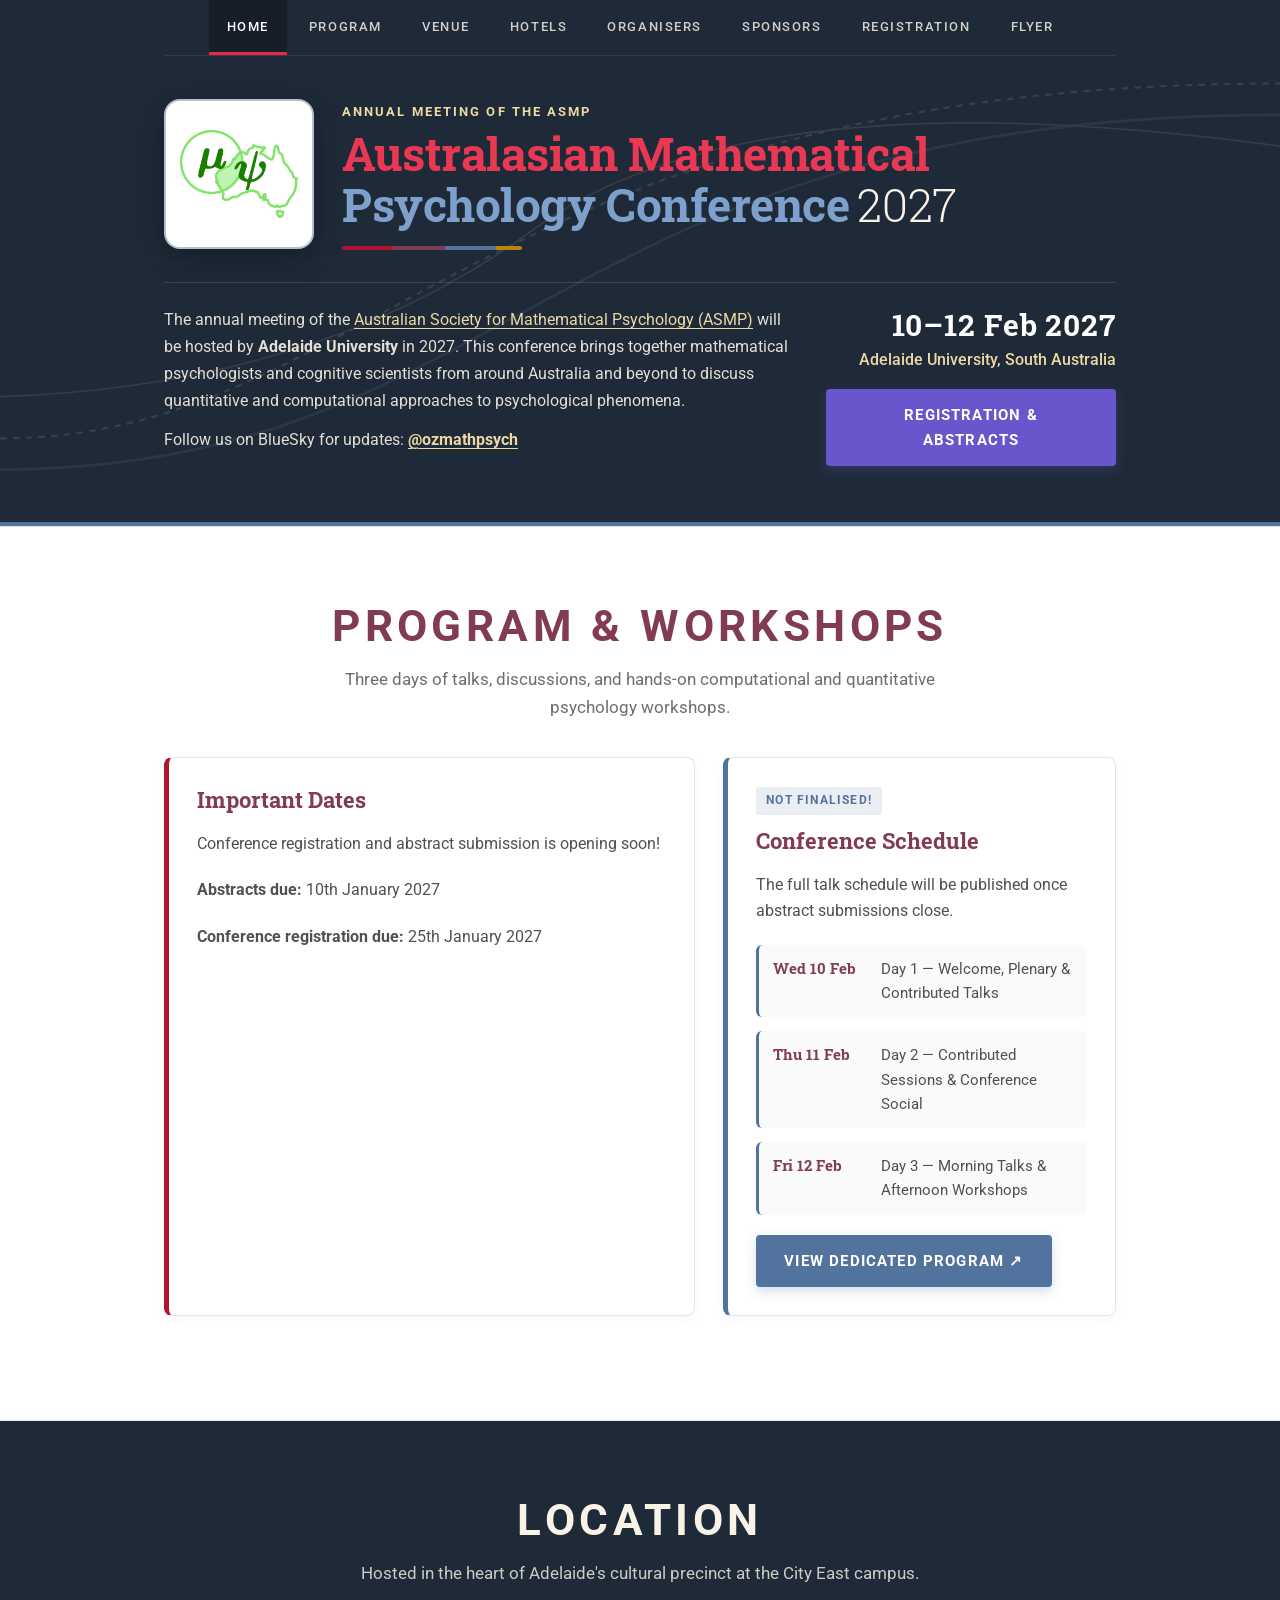
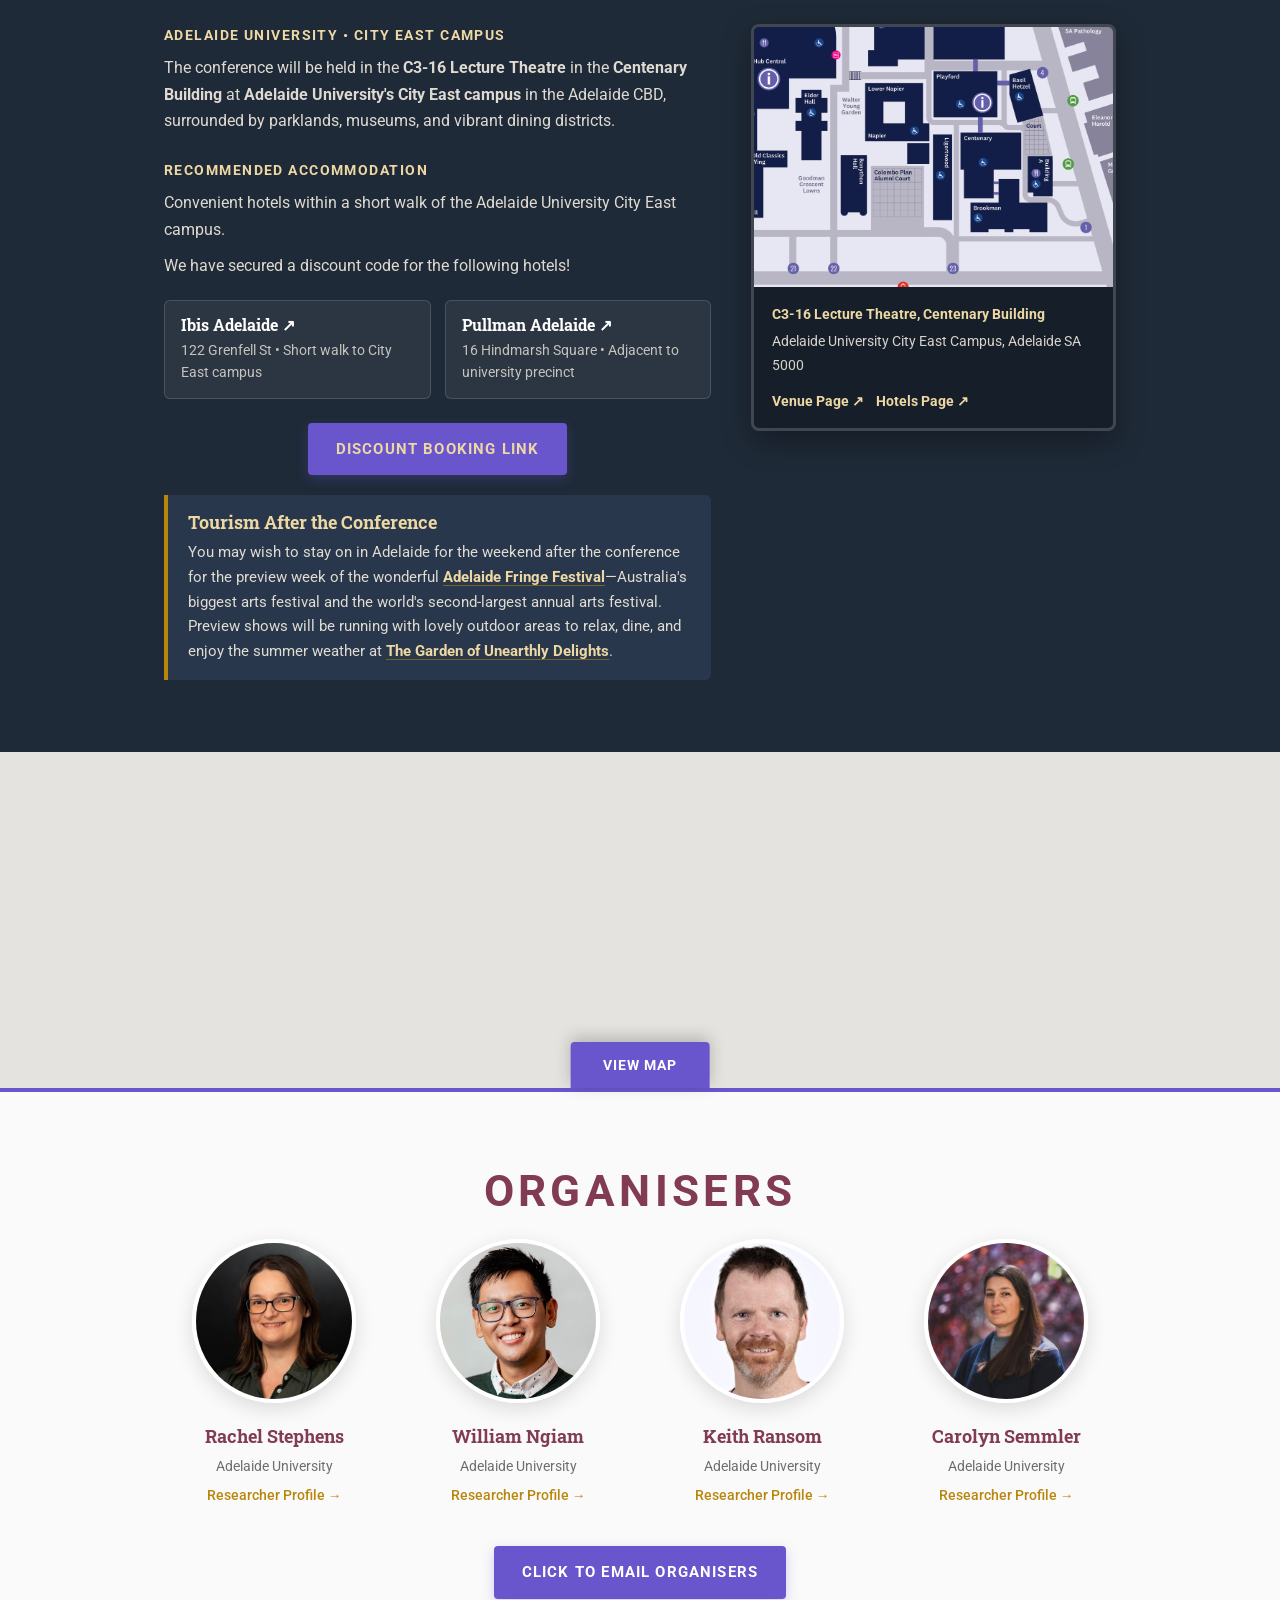
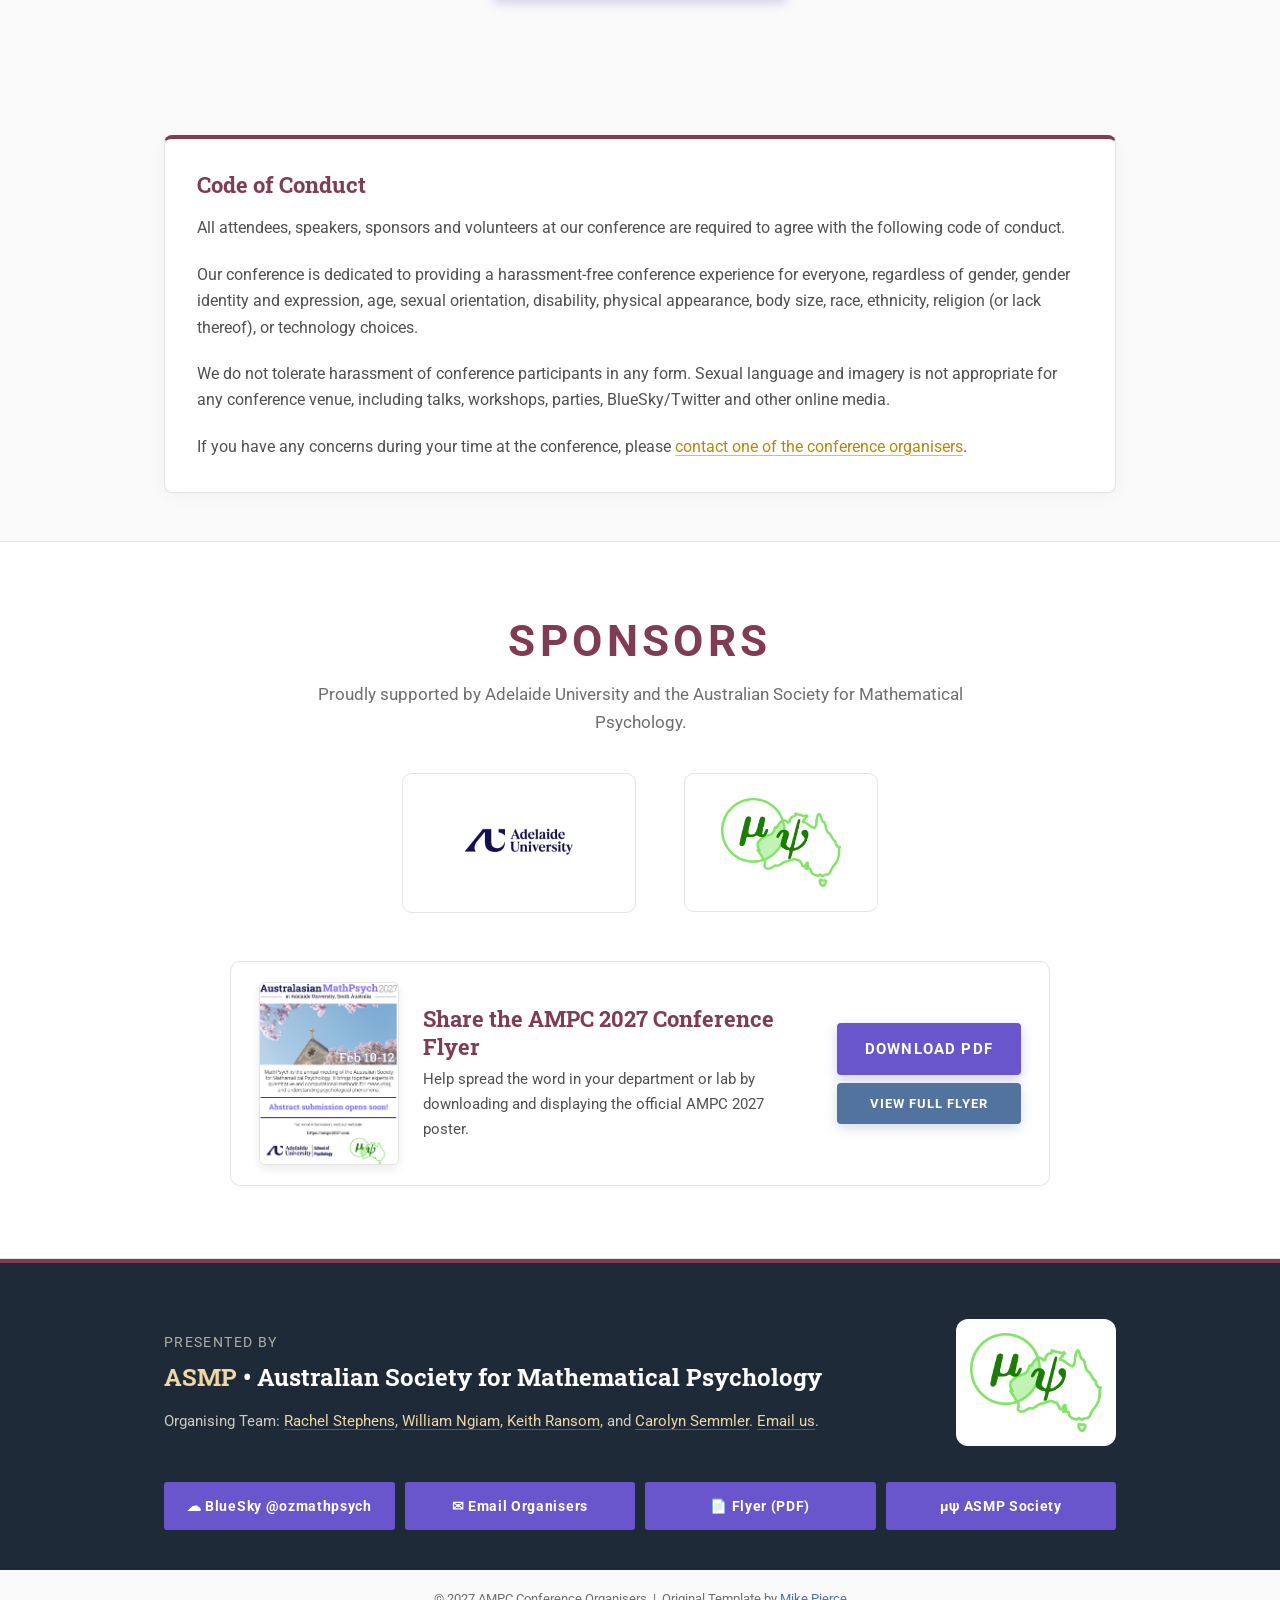
==== commit f5ff5c62: "reorganise site, add links" ====
--- a/index.html
+++ b/index.html
@@ -20,13 +20,14 @@
          FLOATING LEFT MENUBAR (Revealed on Scroll Down)
          ================================================================== -->
     <nav class="floating-left-nav" id="floatingNav" aria-label="Floating Side Navigation">
+        <button type="button" class="floating-nav-toggle" id="floatingNavToggle" aria-label="Toggle navigation menu" aria-expanded="false">&#9776;</button>
         <div class="floating-nav-brand">AMPC 2027</div>
         <a class="current" href="#top" data-section="top">Home</a>
+        <a href="#program" data-section="program">Program</a>
+        <a href="#venue" data-section="venue">Venue &amp; Stay</a>
         <a href="#organisers" data-section="organisers">Organisers</a>
-        <a href="#program" data-section="program">Program</a>
-        <a href="#venue" data-section="venue">Location &amp; Stay</a>
-        <a href="#registration" data-section="registration">Registration</a>
         <a href="#sponsors" data-section="sponsors">Sponsors</a>
+        <a href="registration">Registration</a>
         <a href="flyer">Flyer</a>
     </nav>
 
@@ -51,10 +52,11 @@
             <nav class="top-nav" aria-label="Primary Navigation">
                 <a class="current" title="Conference Home Page" href=".">Home</a>
                 <a title="Program &amp; Workshops" href="#program">Program</a>
+                <a title="Venue" href="#venue">Venue</a>
+                <a title="Hotels" href="hotels">Hotels</a>
                 <a title="Conference Organisers" href="#organisers">Organisers</a>
-                <a title="Venue, Hotels &amp; Tourism" href="#venue">Location &amp; Stay</a>
-                <a title="Registration &amp; Code of Conduct" href="#registration">Registration</a>
                 <a title="Sponsors" href="#sponsors">Sponsors</a>
+                <a title="Registration &amp; Code of Conduct" href="registration">Registration</a>
                 <a title="Conference Flyer" href="flyer">Flyer</a>
             </nav>
 
@@ -91,7 +93,7 @@
                 <div class="hero-cta-box">
                     <div class="hero-date-display">10–12 Feb 2027</div>
                     <div class="hero-location-display">Adelaide University, South Australia</div>
-                    <a href="#registration" class="button button-FullWidth">Registration &amp; Abstracts</a>
+                    <a href="registration" class="button button-FullWidth">Registration &amp; Abstracts</a>
                 </div>
             </div>
 
@@ -107,77 +109,9 @@
     </header>
 
     <main>
+ 
         <!-- ==================================================================
-             2. ORGANISERS SECTION (SyncConf Circular Avatar Grid Aesthetic)
-             ================================================================== -->
-        <section class="section-band section-light" id="organisers">
-            <div class="container">
-                <h2 class="section-heading">Organisers</h2>
-                <p class="section-subtitle">
-                    AMPC 2027 is organised by researchers from the School of Psychology at Adelaide University.
-                </p>
-
-                <!-- SyncConf-inspired Segmented Track Bar -->
-                <div class="track-tabs" role="navigation" aria-label="Quick Filters">
-                    <a href="#organisers" class="track-tab active">All Organisers</a>
-                    <a href="#program" class="track-tab">Ψ Program &amp; Workshops</a>
-                    <a href="#venue" class="track-tab">⌘ Venue &amp; Hotels</a>
-                </div>
-
-                <div class="organisers-grid">
-                    <div class="organiser-card">
-                        <a class="organiser-avatar-wrap" href="https://researchers.adelaide.edu.au/profile/rachel.stephens" target="_blank" rel="noopener">
-                            <img src="assets/rachel_stephens.jpeg" alt="Rachel Stephens">
-                        </a>
-                        <div class="organiser-name">
-                            <a href="https://researchers.adelaide.edu.au/profile/rachel.stephens" target="_blank" rel="noopener">Rachel Stephens</a>
-                        </div>
-                        <div class="organiser-role">Adelaide University</div>
-                        <a class="organiser-link" href="https://researchers.adelaide.edu.au/profile/rachel.stephens" target="_blank" rel="noopener">Researcher Profile &rarr;</a>
-                    </div>
-
-                    <div class="organiser-card">
-                        <a class="organiser-avatar-wrap" href="https://researchers.adelaide.edu.au/profile/william.ngiam" target="_blank" rel="noopener">
-                            <img src="assets/ngiam.jpg" alt="William Ngiam">
-                        </a>
-                        <div class="organiser-name">
-                            <a href="https://researchers.adelaide.edu.au/profile/william.ngiam" target="_blank" rel="noopener">William Ngiam</a>
-                        </div>
-                        <div class="organiser-role">Adelaide University</div>
-                        <a class="organiser-link" href="https://researchers.adelaide.edu.au/profile/william.ngiam" target="_blank" rel="noopener">Researcher Profile &rarr;</a>
-                    </div>
-
-                    <div class="organiser-card">
-                        <a class="organiser-avatar-wrap" href="https://researchers.adelaide.edu.au/profile/keith.ransom" target="_blank" rel="noopener">
-                            <img src="assets/keith_ransom.png" alt="Keith Ransom">
-                        </a>
-                        <div class="organiser-name">
-                            <a href="https://researchers.adelaide.edu.au/profile/keith.ransom" target="_blank" rel="noopener">Keith Ransom</a>
-                        </div>
-                        <div class="organiser-role">Adelaide University</div>
-                        <a class="organiser-link" href="https://researchers.adelaide.edu.au/profile/keith.ransom" target="_blank" rel="noopener">Researcher Profile &rarr;</a>
-                    </div>
-
-                    <div class="organiser-card">
-                        <a class="organiser-avatar-wrap" href="https://researchers.adelaide.edu.au/profile/carolyn.semmler" target="_blank" rel="noopener">
-                            <img src="assets/carolyn_semmler.jpeg" alt="Carolyn Semmler">
-                        </a>
-                        <div class="organiser-name">
-                            <a href="https://researchers.adelaide.edu.au/profile/carolyn.semmler" target="_blank" rel="noopener">Carolyn Semmler</a>
-                        </div>
-                        <div class="organiser-role">Adelaide University</div>
-                        <a class="organiser-link" href="https://researchers.adelaide.edu.au/profile/carolyn.semmler" target="_blank" rel="noopener">Researcher Profile &rarr;</a>
-                    </div>
-                </div>
-
-                <div style="text-align: center;">
-                    <a href="mailto:rachel.stephens@adelaide.edu.au" class="button">Click to Email Organisers</a>
-                </div>
-            </div>
-        </section>
-
-        <!-- ==================================================================
-             3. PROGRAM & WORKSHOPS SECTION
+             2. PROGRAM & WORKSHOPS SECTION
              ================================================================== -->
         <section class="section-band section-white" id="program">
             <div class="container">
@@ -189,24 +123,23 @@
                 <div class="program-grid">
                     <!-- Call for Workshop EOIs -->
                     <div class="info-card highlight-card">
-                        <span class="card-tag">Deadline: COB 23 October 2026</span>
-                        <h3>Call for Workshop EOIs</h3>
+                        <!-- <span class="card-tag">Deadline: COB 23 October 2026</span> --->
+                        <h3>Important Dates</h3>
                         <p>
-                            We are accepting Expressions of Interest (EOIs) for workshops on the <b>afternoon of Friday, 12th February 2027</b>.
+                            Conference registration and abstract submission is opening soon!
                         </p>
                         <p>
-                            Please email your proposal—including a brief outline of the aims, content, preferred duration, and presenter name(s)—by <b>COB 23rd October 2026</b> to:
-                        </p>
-                        <p style="margin-bottom: 18px;">
-                            &bull; <a href="mailto:rachel.stephens@adelaide.edu.au">rachel(dot)stephens(at)adelaide.edu.au</a><br>
-                            &bull; <a href="mailto:william.ngiam@adelaide.edu.au">william(dot)ngiam(at)adelaide.edu.au</a>
-                        </p>
-                        <a href="mailto:rachel.stephens@adelaide.edu.au,william.ngiam@adelaide.edu.au?subject=AMPC%202027%20Workshop%20EOI" class="button">Submit Workshop EOI</a>
+                            <b>Abstracts due: </b>10th January 2027
+                        </p>
+                        <p>
+                            <b>Conference registration due: </b>25th January 2027
+                        </p>
+                        <!-- <a href="mailto:rachel.stephens@adelaide.edu.au,william.ngiam@adelaide.edu.au?subject=AMPC%202027%20Workshop%20EOI" class="button">Submit Workshop EOI</a>-->
                     </div>
 
                     <!-- Conference Schedule Overview -->
                     <div class="info-card navy-card">
-                        <span class="card-tag navy">February 10–12, 2027</span>
+                        <span class="card-tag navy">Not finalised!</span>
                         <h3>Conference Schedule</h3>
                         <p>
                             The full talk schedule will be published once abstract submissions close.
@@ -226,7 +159,7 @@
                             </div>
                         </div>
                         <div style="margin-top: 20px;">
-                            <a href="program" class="button button-secondary">View Dedicated Program Page &rarr;</a>
+                            <a href="program" class="button button-secondary">View Dedicated Program &nearr;</a>
                         </div>
                     </div>
                 </div>
@@ -234,7 +167,7 @@
         </section>
 
         <!-- ==================================================================
-             4. LOCATION, HOTELS & TOURISM (SyncConf Dark Band + Map Strip)
+             3. LOCATION, HOTELS & TOURISM (SyncConf Dark Band + Map Strip)
              ================================================================== -->
         <section class="section-band section-dark" id="venue">
             <div class="container">
@@ -252,7 +185,10 @@
 
                         <div class="venue-label" style="margin-top: 24px;">Recommended Accommodation</div>
                         <p style="margin-bottom: 10px;">
-                            Convenient hotels within a short walk of the Adelaide University City East campus. We have secured a discount code for booking at these hotels.
+                            Convenient hotels within a short walk of the Adelaide University City East campus.
+                        </p>
+                        <p>
+                            We have secured a discount code for the following hotels!
                         </p>
                         <div class="hotel-cards">
                             <a href="https://www.ibisadelaide.com.au/" target="_blank" rel="noopener" class="hotel-pill" style="text-decoration: none;">
@@ -264,6 +200,9 @@
                                 <p>16 Hindmarsh Square &bull; Adjacent to university precinct</p>
                             </a>
                         </div>
+                        <div style="text-align: center;">
+                            <a href="https://all.accor.com/a/en.html?reserverType=SC&reserverId=SCP4687364&reserverContract=AU711AU185" target = "_blnk" class="button">Discount Booking Link</a>
+                        </div>
 
                         <div class="tourism-box">
                             <h3>Tourism After the Conference</h3>
@@ -285,7 +224,7 @@
                             Adelaide University City East Campus, Adelaide SA 5000
                             <div style="margin-top: 12px; display: flex; gap: 12px; flex-wrap: wrap;">
                                 <a href="directions" style="color: var(--color-gold-light); font-size: 0.85rem;"><b>Venue Page &nearr;</b></a>
-                                <a href="hotels" style="color: var(--color-gold-light); font-size: 0.85rem;"><b>Hotels Page &nearr;<b></b></a>
+                                <a href="hotels" style="color: var(--color-gold-light); font-size: 0.85rem;"><b>Hotels Page &nearr;</b></a>
                             </div>
                         </div>
                     </div>
@@ -311,25 +250,76 @@
         </div>
 
         <!-- ==================================================================
-             5. FULL-WIDTH ACCENT CTA BANNER & REGISTRATION / CODE OF CONDUCT
+             4. ORGANISERS SECTION (SyncConf Circular Avatar Grid Aesthetic)
              ================================================================== -->
-        <section class="section-band section-accent" id="registration">
+        <section class="section-band section-light" id="organisers">
             <div class="container">
-                <div class="cta-banner-title">Registration &amp; Abstract Submissions Open in November</div>
-                <p class="cta-banner-sub" style="margin-bottom: 12px;">
-                    <b>Abstracts due:</b> 10th January 2027 &nbsp;&bull;&nbsp; <b>Registration closes:</b> 25th January 2027
-                </p>
-                <p class="cta-banner-sub">
-                    Instructions on how to register and submit abstracts for AMPC 2027 will appear here in due time. Thank you for your patience!
-                </p>
-                <div style="display: flex; justify-content: center; gap: 12px; flex-wrap: wrap;">
-                    <a href="registration" class="button">Registration Details</a>
-                    <a href="assets/MathPsych2027.pdf" target="_blank" rel="noopener" class="button button-outline-light">Download Conference Flyer (PDF)</a>
+                <h2 class="section-heading">Organisers</h2>
+
+                <!-- SyncConf-inspired Segmented Track Bar -->
+                <!-- <div class="track-tabs" role="navigation" aria-label="Quick Filters">
+                    <a href="#program" class="track-tab">Program &amp; Workshops</a>
+                    <a href="#venue" class="track-tab">Venue &amp; Hotels</a>
+                    <a href="#organisers" class="track-tab active">All Organisers</a>
+                </div> -->
+
+                <div class="organisers-grid">
+                    <div class="organiser-card">
+                        <a class="organiser-avatar-wrap" href="https://researchers.adelaide.edu.au/profile/rachel.stephens" target="_blank" rel="noopener">
+                            <img src="assets/rachel_stephens.jpeg" alt="Rachel Stephens">
+                        </a>
+                        <div class="organiser-name">
+                            <a href="https://researchers.adelaide.edu.au/profile/rachel.stephens" target="_blank" rel="noopener">Rachel Stephens</a>
+                        </div>
+                        <div class="organiser-role">Adelaide University</div>
+                        <a class="organiser-link" href="https://researchers.adelaide.edu.au/profile/rachel.stephens" target="_blank" rel="noopener">Researcher Profile &rarr;</a>
+                    </div>
+
+                    <div class="organiser-card">
+                        <a class="organiser-avatar-wrap" href="https://researchers.adelaide.edu.au/profile/william.ngiam" target="_blank" rel="noopener">
+                            <img src="assets/ngiam.jpg" alt="William Ngiam">
+                        </a>
+                        <div class="organiser-name">
+                            <a href="https://researchers.adelaide.edu.au/profile/william.ngiam" target="_blank" rel="noopener">William Ngiam</a>
+                        </div>
+                        <div class="organiser-role">Adelaide University</div>
+                        <a class="organiser-link" href="https://researchers.adelaide.edu.au/profile/william.ngiam" target="_blank" rel="noopener">Researcher Profile &rarr;</a>
+                    </div>
+
+                    <div class="organiser-card">
+                        <a class="organiser-avatar-wrap" href="https://researchers.adelaide.edu.au/profile/keith.ransom" target="_blank" rel="noopener">
+                            <img src="assets/keith_ransom.png" alt="Keith Ransom">
+                        </a>
+                        <div class="organiser-name">
+                            <a href="https://researchers.adelaide.edu.au/profile/keith.ransom" target="_blank" rel="noopener">Keith Ransom</a>
+                        </div>
+                        <div class="organiser-role">Adelaide University</div>
+                        <a class="organiser-link" href="https://researchers.adelaide.edu.au/profile/keith.ransom" target="_blank" rel="noopener">Researcher Profile &rarr;</a>
+                    </div>
+
+                    <div class="organiser-card">
+                        <a class="organiser-avatar-wrap" href="https://researchers.adelaide.edu.au/profile/carolyn.semmler" target="_blank" rel="noopener">
+                            <img src="assets/carolyn_semmler.jpeg" alt="Carolyn Semmler">
+                        </a>
+                        <div class="organiser-name">
+                            <a href="https://researchers.adelaide.edu.au/profile/carolyn.semmler" target="_blank" rel="noopener">Carolyn Semmler</a>
+                        </div>
+                        <div class="organiser-role">Adelaide University</div>
+                        <a class="organiser-link" href="https://researchers.adelaide.edu.au/profile/carolyn.semmler" target="_blank" rel="noopener">Researcher Profile &rarr;</a>
+                    </div>
+                </div>
+
+                <div style="text-align: center;">
+                    <a href="mailto:rachel.stephens@adelaide.edu.au" class="button">Click to Email Organisers</a>
                 </div>
             </div>
         </section>
 
-        <section class="section-band section-light" style="padding-top: 32px; padding-bottom: 48px;">
+
+        <!-- ==================================================================
+             5. CODE OF CONDUCT
+             ================================================================== -->
+        <section class="section-band section-light" id="code-of-conduct" style="padding-top: 32px; padding-bottom: 48px;">
             <div class="container">
                 <div class="coc-card">
                     <h3>Code of Conduct</h3>
@@ -397,16 +387,13 @@
                 <div class="footer-text">
                     <div class="footer-presented-by">Presented by</div>
                     <div class="footer-org-title"><span>ASMP</span> &bull; Australian Society for Mathematical Psychology</div>
-                    <p>
-                        The annual Australasian Mathematical Psychology Conference brings together researchers across Australasia and internationally to advance mathematical, statistical, and computational models of psychology and cognitive science.
-                    </p>
                     <p style="margin-bottom: 0;">
                         Organising Team:
                         <a href="https://researchers.adelaide.edu.au/profile/rachel.stephens" target="_blank" rel="noopener">Rachel Stephens</a>,
                         <a href="https://researchers.adelaide.edu.au/profile/william.ngiam" target="_blank" rel="noopener">William Ngiam</a>,
                         <a href="https://researchers.adelaide.edu.au/profile/keith.ransom" target="_blank" rel="noopener">Keith Ransom</a>, and
-                        <a href="https://researchers.adelaide.edu.au/profile/carolyn.semmler" target="_blank" rel="noopener">Carolyn Semmler</a>,
-                        or <a href="mailto:rachel.stephens@adelaide.edu.au">Email us</a>.
+                        <a href="https://researchers.adelaide.edu.au/profile/carolyn.semmler" target="_blank" rel="noopener">Carolyn Semmler</a>.
+                        <a href="mailto:rachel.stephens@adelaide.edu.au">Email us</a>.
                     </p>
                 </div>
 
@@ -440,10 +427,47 @@
     <script>
         (function () {
             var floatingNav = document.getElementById('floatingNav');
+            var toggleBtn = document.getElementById('floatingNavToggle');
             if (!floatingNav) return;
 
             var navLinks = floatingNav.querySelectorAll('a[data-section]');
-            var sectionIds = ['top', 'organisers', 'program', 'venue', 'registration', 'sponsors'];
+            var allLinks = floatingNav.querySelectorAll('a');
+            var sectionIds = ['top', 'program', 'venue', 'organisers', 'sponsors'];
+
+            function setMenuOpen(open) {
+                if (open) {
+                    floatingNav.classList.add('is-open');
+                    if (toggleBtn) {
+                        toggleBtn.setAttribute('aria-expanded', 'true');
+                        toggleBtn.innerHTML = '&times;';
+                    }
+                } else {
+                    floatingNav.classList.remove('is-open');
+                    if (toggleBtn) {
+                        toggleBtn.setAttribute('aria-expanded', 'false');
+                        toggleBtn.innerHTML = '&#9776;';
+                    }
+                }
+            }
+
+            if (toggleBtn) {
+                toggleBtn.addEventListener('click', function (e) {
+                    e.stopPropagation();
+                    setMenuOpen(!floatingNav.classList.contains('is-open'));
+                });
+            }
+
+            for (var k = 0; k < allLinks.length; k++) {
+                allLinks[k].addEventListener('click', function () {
+                    setMenuOpen(false);
+                });
+            }
+
+            document.addEventListener('click', function (e) {
+                if (floatingNav.classList.contains('is-open') && !floatingNav.contains(e.target)) {
+                    setMenuOpen(false);
+                }
+            });
 
             function updateFloatingNav() {
                 var scrollY = window.scrollY || window.pageYOffset;
@@ -452,6 +476,7 @@
                     floatingNav.classList.add('is-visible');
                 } else {
                     floatingNav.classList.remove('is-visible');
+                    setMenuOpen(false);
                 }
 
                 var activeId = 'top';
--- a/assets/main.css
+++ b/assets/main.css
@@ -265,7 +265,7 @@
    ========================================================================== */
 .floating-left-nav {
     position: fixed;
-    left: 20px;
+    left: clamp(8px, 1.5vw, 22px);
     top: 50%;
     transform: translateY(-50%) translateX(-24px);
     z-index: 1000;
@@ -275,12 +275,13 @@
     border: 1px solid rgba(82, 115, 158, 0.4);
     border-left: 4px solid var(--color-crimson);
     border-radius: 8px;
-    padding: 12px 10px;
+    padding: clamp(8px, 0.9vw, 12px) clamp(7px, 0.8vw, 10px);
     box-shadow: 0 10px 28px rgba(0, 0, 0, 0.28);
     display: flex;
     flex-direction: column;
     gap: 2px;
-    min-width: 148px;
+    min-width: clamp(118px, 11vw, 152px);
+    overflow: visible;
     opacity: 0;
     visibility: hidden;
     pointer-events: none;
@@ -294,14 +295,45 @@
     transform: translateY(-50%) translateX(0);
 }
 
+/* Mobile Toggle Tab Button (Hidden on Desktop / Laptop) */
+.floating-nav-toggle {
+    display: none;
+    position: absolute;
+    left: 100%;
+    top: 50%;
+    transform: translateY(-50%);
+    width: 38px;
+    height: 44px;
+    background-color: rgba(22, 31, 41, 0.95);
+    color: var(--color-gold-light);
+    border: 1px solid rgba(82, 115, 158, 0.45);
+    border-left: none;
+    border-radius: 0 8px 8px 0;
+    box-shadow: 4px 4px 14px rgba(0, 0, 0, 0.25);
+    cursor: pointer;
+    align-items: center;
+    justify-content: center;
+    font-size: 1.15rem;
+    line-height: 1;
+    padding: 0;
+    transition: background-color 0.2s ease, color 0.2s ease;
+}
+
+.floating-nav-toggle:hover,
+.floating-nav-toggle:focus {
+    background-color: var(--bg-dark);
+    color: #ffffff;
+    outline: none;
+}
+
 .floating-nav-brand {
     font-family: 'Roboto Slab', serif;
-    font-size: 0.75rem;
+    font-size: clamp(0.68rem, 0.75vw, 0.75rem);
     font-weight: 700;
     letter-spacing: 0.1em;
     text-transform: uppercase;
     color: var(--color-gold-light);
-    padding: 4px 10px 8px 10px;
+    padding: 4px 8px 8px 8px;
     margin-bottom: 4px;
     border-bottom: 1px solid rgba(255, 255, 255, 0.1);
     display: flex;
@@ -317,11 +349,11 @@
 .floating-left-nav a {
     color: rgba(249, 242, 230, 0.82);
     font-family: 'Roboto', sans-serif;
-    font-size: 0.76rem;
+    font-size: clamp(0.68rem, 0.76vw, 0.76rem);
     font-weight: 500;
-    letter-spacing: 0.09em;
+    letter-spacing: 0.08em;
     text-transform: uppercase;
-    padding: 8px 10px;
+    padding: clamp(5px, 0.6vw, 8px) clamp(7px, 0.8vw, 10px);
     border-radius: 4px;
     border-left: 2px solid transparent;
     text-decoration: none !important;
@@ -1197,18 +1229,44 @@
    ========================================================================== */
 @media only screen and (max-width: 1220px) {
     .floating-left-nav {
-        left: 10px;
-        min-width: 128px;
-        padding: 10px 8px;
+        left: 8px;
+        min-width: 118px;
+        padding: 9px 7px;
     }
 
     .floating-left-nav a {
-        font-size: 0.72rem;
-        padding: 6px 8px;
+        font-size: 0.7rem;
+        padding: 5px 8px;
     }
 }
 
 @media only screen and (max-width: 860px) {
+    /* On phones/tablets, collapse the floating menu off-screen by default and show the toggle button */
+    .floating-left-nav {
+        left: 0;
+        border-radius: 0 8px 8px 0;
+        min-width: 156px;
+        padding: 12px 10px;
+        transform: translateY(-50%) translateX(calc(-100% - 44px));
+    }
+
+    .floating-left-nav.is-visible {
+        transform: translateY(-50%) translateX(-100%);
+    }
+
+    .floating-left-nav.is-visible.is-open {
+        transform: translateY(-50%) translateX(0);
+    }
+
+    .floating-nav-toggle {
+        display: flex;
+    }
+
+    .floating-left-nav a {
+        font-size: 0.78rem;
+        padding: 8px 10px;
+    }
+
     .hero-lockup {
         grid-template-columns: 120px 1fr;
         gap: 20px;
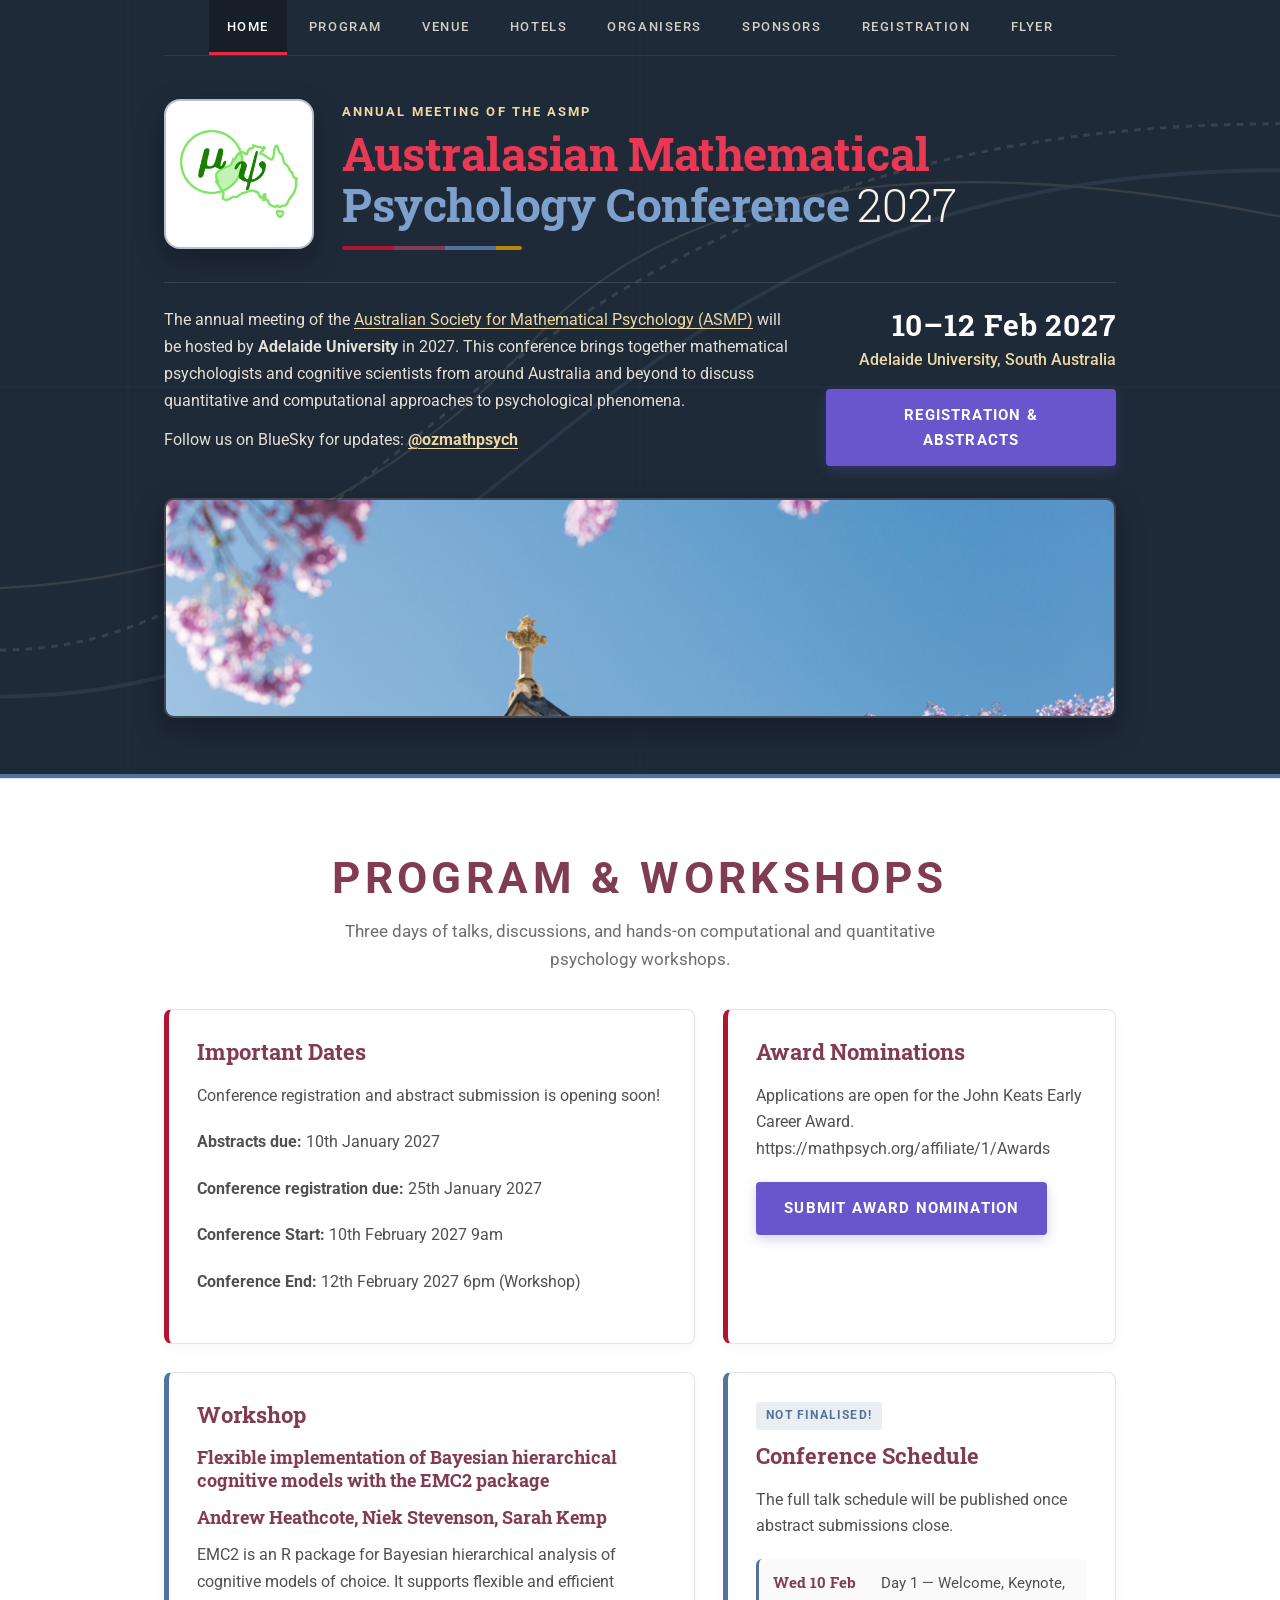
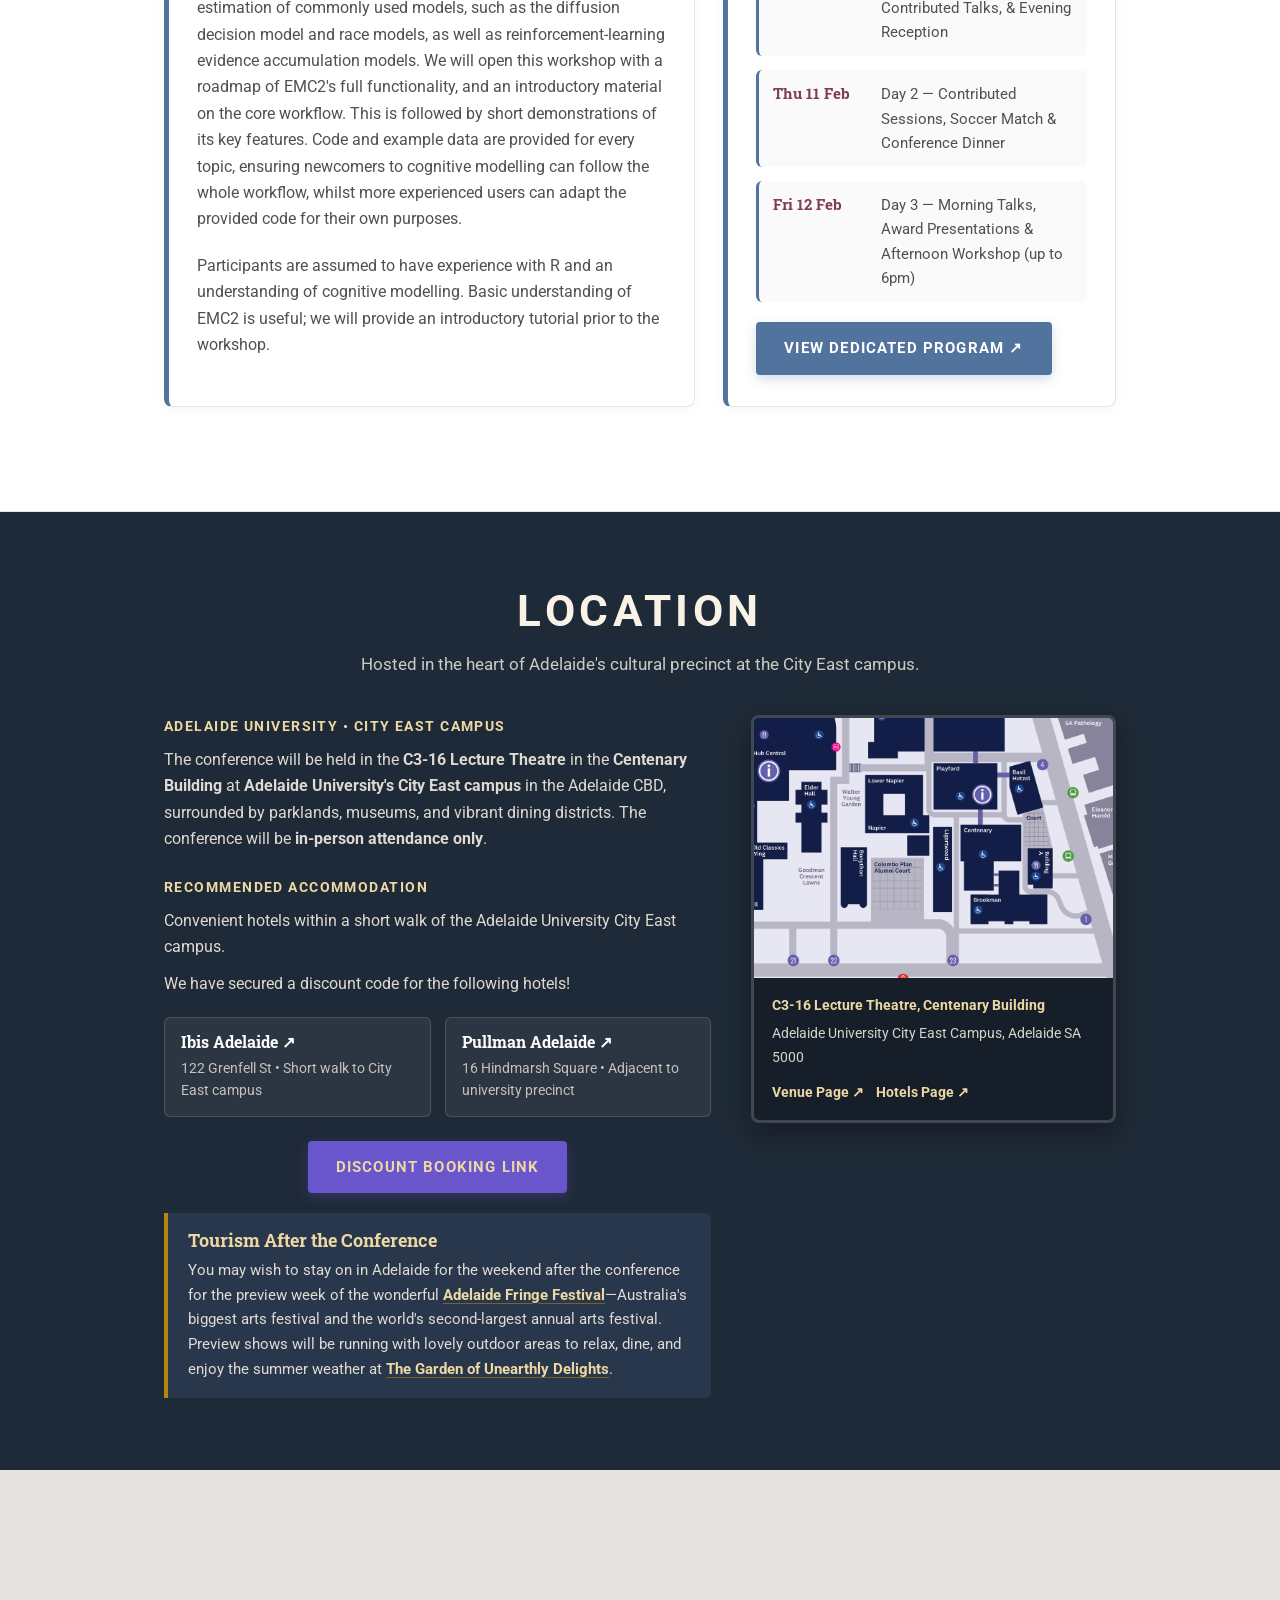
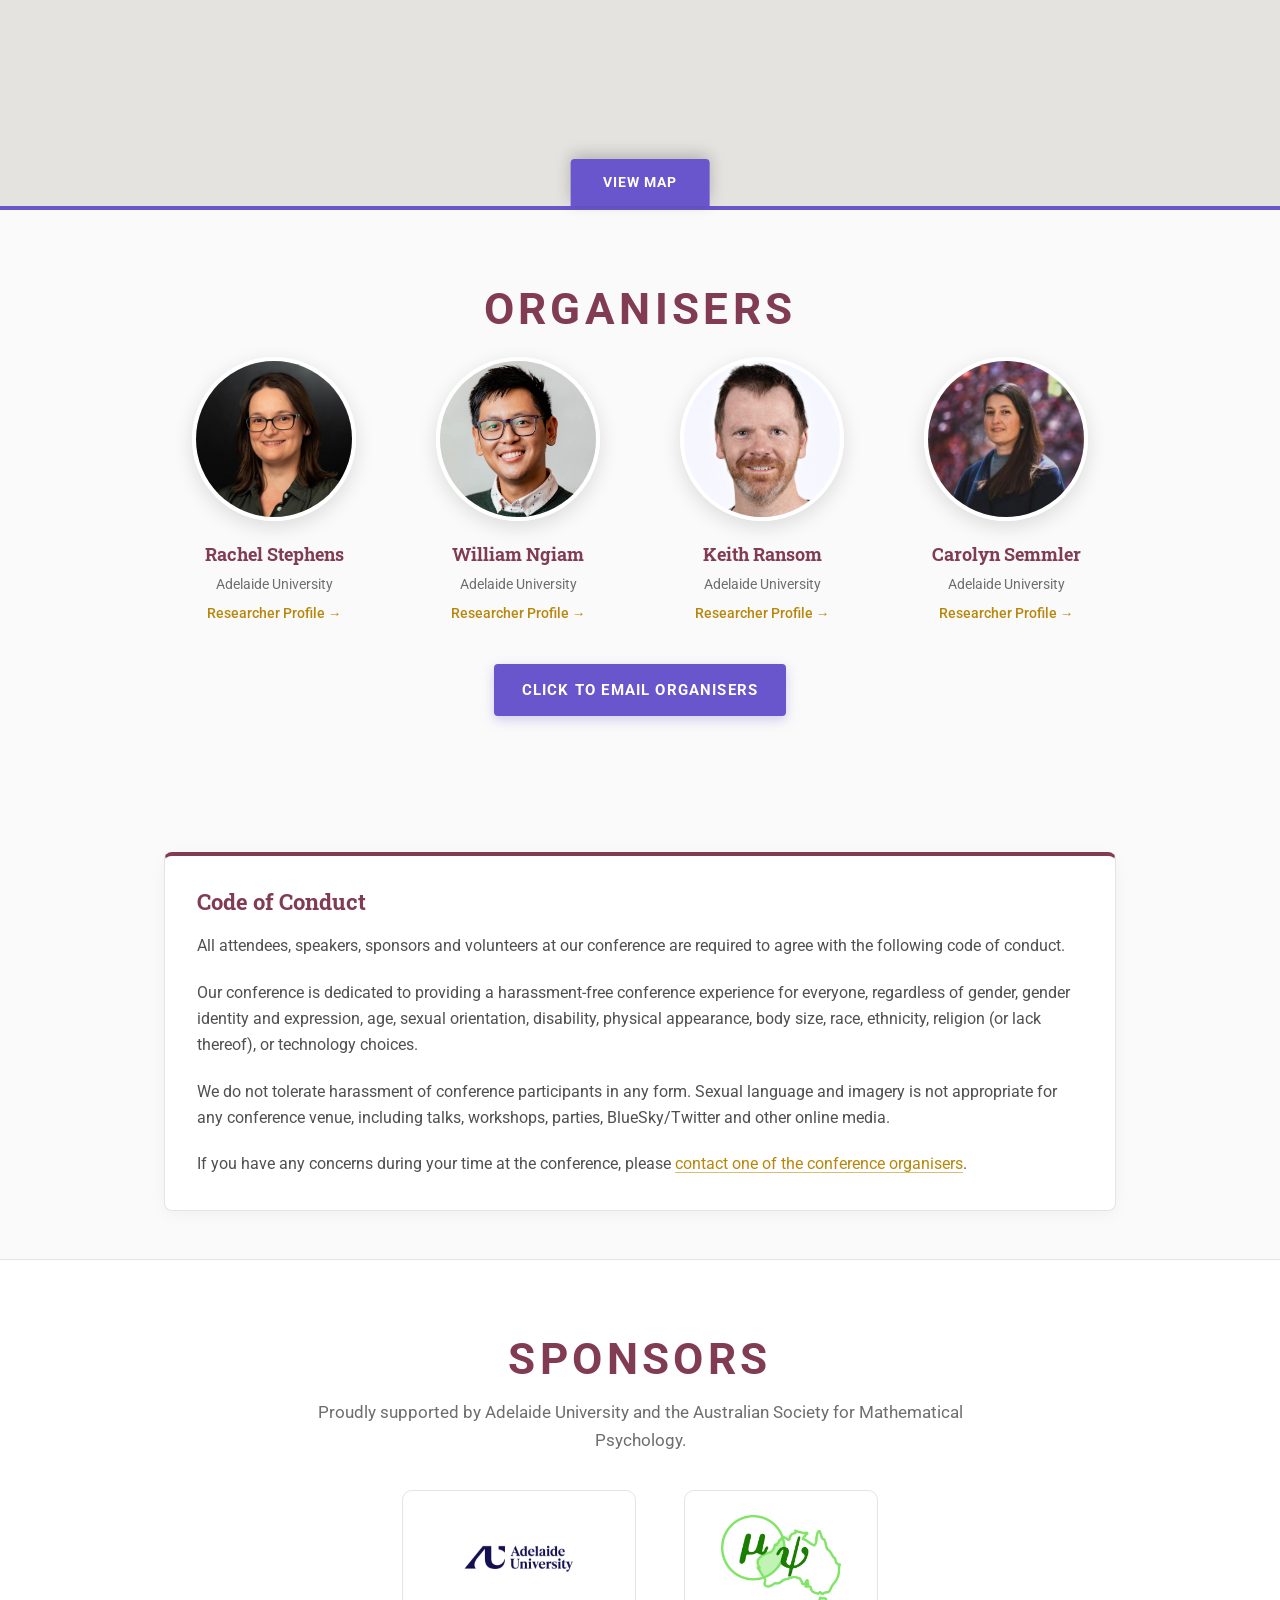
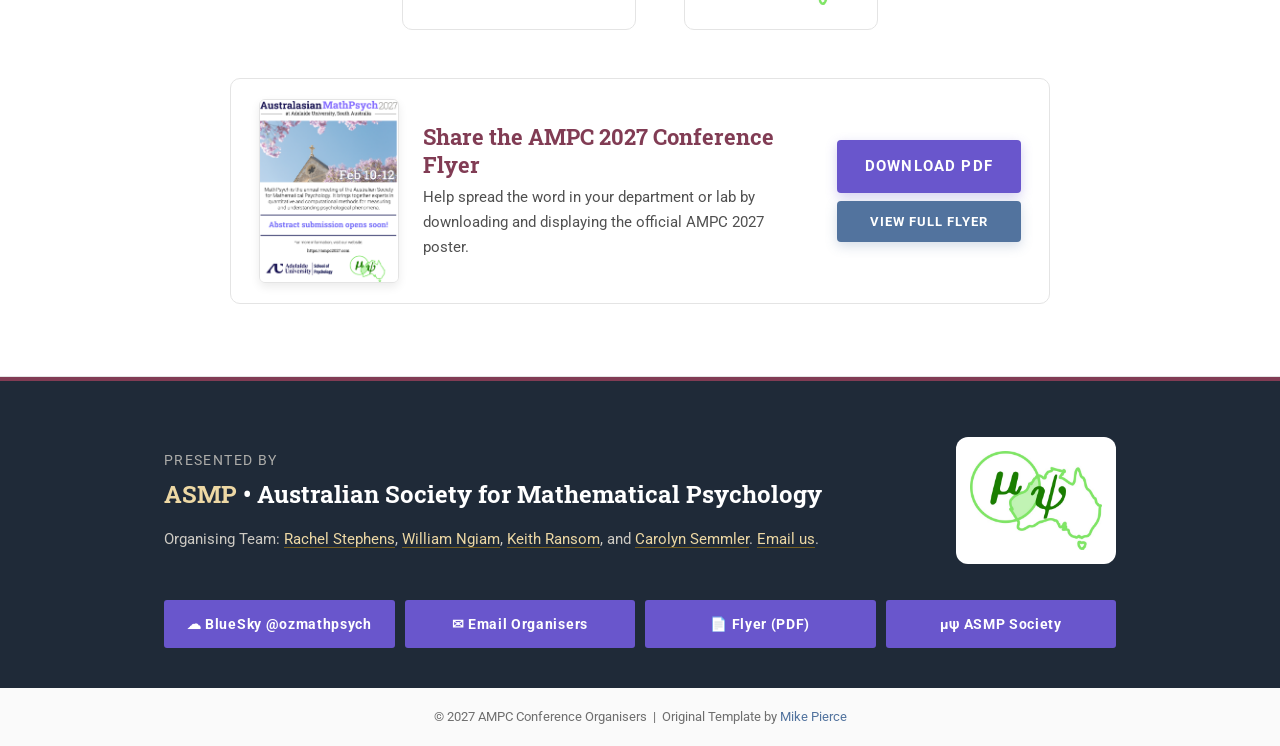
==== commit 5093925c: "Update schedule, add workshop, add award nom" ====
--- a/index.html
+++ b/index.html
@@ -97,15 +97,10 @@
                 </div>
             </div>
 
-            <!-- Framed Bonython Hall Banner Visual
+            <!-- Framed Bonython Hall Banner Visual -->
             <div class="hero-banner-frame">
                 <img src="assets/banner.jpg" alt="Adelaide University Bonython Hall">
-                <div class="hero-banner-caption">
-                    <span><b>Adelaide University</b> &bull; City East Campus (Centenary Building, C3-16)</span>
-                    <span>February 10–12, 2027</span>
-                </div>
-            </div> -->
-        </div>
+            </div>
     </header>
 
     <main>
@@ -134,7 +129,42 @@
                         <p>
                             <b>Conference registration due: </b>25th January 2027
                         </p>
-                        <!-- <a href="mailto:rachel.stephens@adelaide.edu.au,william.ngiam@adelaide.edu.au?subject=AMPC%202027%20Workshop%20EOI" class="button">Submit Workshop EOI</a>-->
+                        <p>
+                            <b>Conference Start: </b>10th February 2027 9am
+                        </p>
+                        <p>
+                            <b>Conference End: </b>12th February 2027 6pm (Workshop)
+                        </p>
+                    </div>
+
+                    <div class="info-card highlight-card">
+                        <!-- <span class="card-tag">Deadline: COB 23 October 2026</span> --->
+                        <h3>Award Nominations</h3>
+                        <p>
+                            Applications are open for the John Keats Early Career Award.
+                            https://mathpsych.org/affiliate/1/Awards
+                        </p>
+                        <a href="mailto:rachel.stephens@adelaide.edu.au?subject=AMPC%20John%20Keats%20" class="button">Submit Award Nomination</a>
+                    </div>
+
+                    <div class="info-card navy-card">
+                        <!-- <span class="card-tag">Deadline: COB 23 October 2026</span> --->
+                        <h3>Workshop</h3>
+                        <h4>Flexible implementation of Bayesian hierarchical cognitive models with the EMC2 package</h4>
+                        <h4>Andrew Heathcote, Niek Stevenson, Sarah Kemp</h4>
+                        <p>
+                            EMC2 is an R package for Bayesian hierarchical analysis of cognitive models of choice. It supports 
+                            flexible and efficient estimation of commonly used models, such as the diffusion decision model and 
+                            race models, as well as reinforcement-learning evidence accumulation models. We will open this 
+                            workshop with a roadmap of EMC2's full functionality, and an introductory material on the core workflow. 
+                            This is followed by short demonstrations of its key features. Code and example data are provided for 
+                            every topic, ensuring newcomers to cognitive modelling can follow the whole workflow, whilst more 
+                            experienced users can adapt the provided code for their own purposes. 
+                        </p>
+                        <p>
+                            Participants are assumed to have experience with R and an understanding of cognitive modelling. Basic 
+                            understanding of EMC2 is useful; we will provide an introductory tutorial prior to the workshop.
+                        </p>
                     </div>
 
                     <!-- Conference Schedule Overview -->
@@ -147,15 +177,15 @@
                         <div class="schedule-days">
                             <div class="schedule-day-item">
                                 <span class="schedule-day-date">Wed 10 Feb</span>
-                                <span class="schedule-day-desc">Day 1 &mdash; Welcome, Plenary &amp; Contributed Talks</span>
+                                <span class="schedule-day-desc">Day 1 &mdash; Welcome, Keynote, Contributed Talks, &amp; Evening Reception</span>
                             </div>
                             <div class="schedule-day-item">
                                 <span class="schedule-day-date">Thu 11 Feb</span>
-                                <span class="schedule-day-desc">Day 2 &mdash; Contributed Sessions &amp; Conference Social</span>
+                                <span class="schedule-day-desc">Day 2 &mdash; Contributed Sessions, Soccer Match &amp; Conference Dinner</span>
                             </div>
                             <div class="schedule-day-item">
                                 <span class="schedule-day-date">Fri 12 Feb</span>
-                                <span class="schedule-day-desc">Day 3 &mdash; Morning Talks &amp; Afternoon Workshops</span>
+                                <span class="schedule-day-desc">Day 3 &mdash; Morning Talks, Award Presentations &amp; Afternoon Workshop (up to 6pm)</span>
                             </div>
                         </div>
                         <div style="margin-top: 20px;">
@@ -180,7 +210,8 @@
                     <div class="venue-text">
                         <div class="venue-label">Adelaide University &bull; City East Campus</div>
                         <p>
-                            The conference will be held in the <b>C3-16 Lecture Theatre</b> in the <b>Centenary Building</b> at <b>Adelaide University's City East campus</b> in the Adelaide CBD, surrounded by parklands, museums, and vibrant dining districts.
+                            The conference will be held in the <b>C3-16 Lecture Theatre</b> in the <b>Centenary Building</b> at <b>Adelaide University's City East campus</b> 
+                            in the Adelaide CBD, surrounded by parklands, museums, and vibrant dining districts. The conference will be <b>in-person attendance only</b>.
                         </p>
 
                         <div class="venue-label" style="margin-top: 24px;">Recommended Accommodation</div>
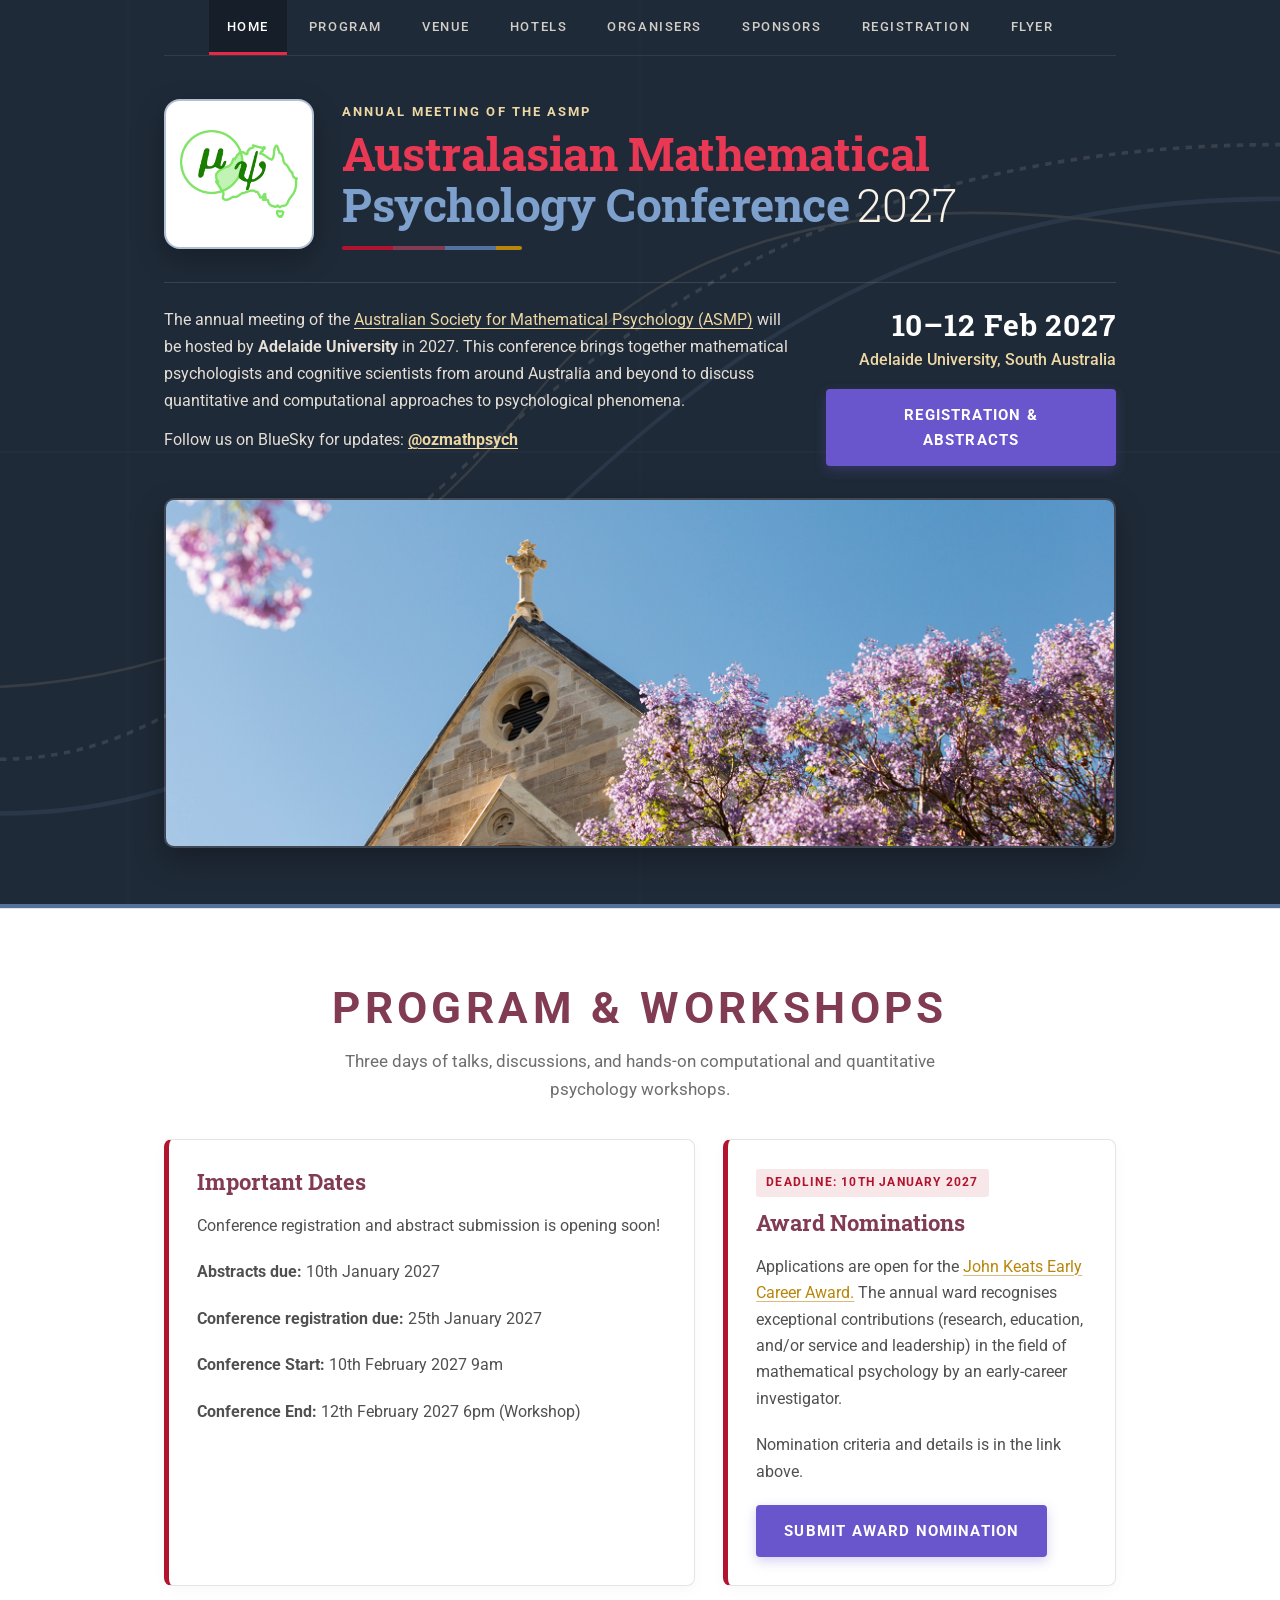
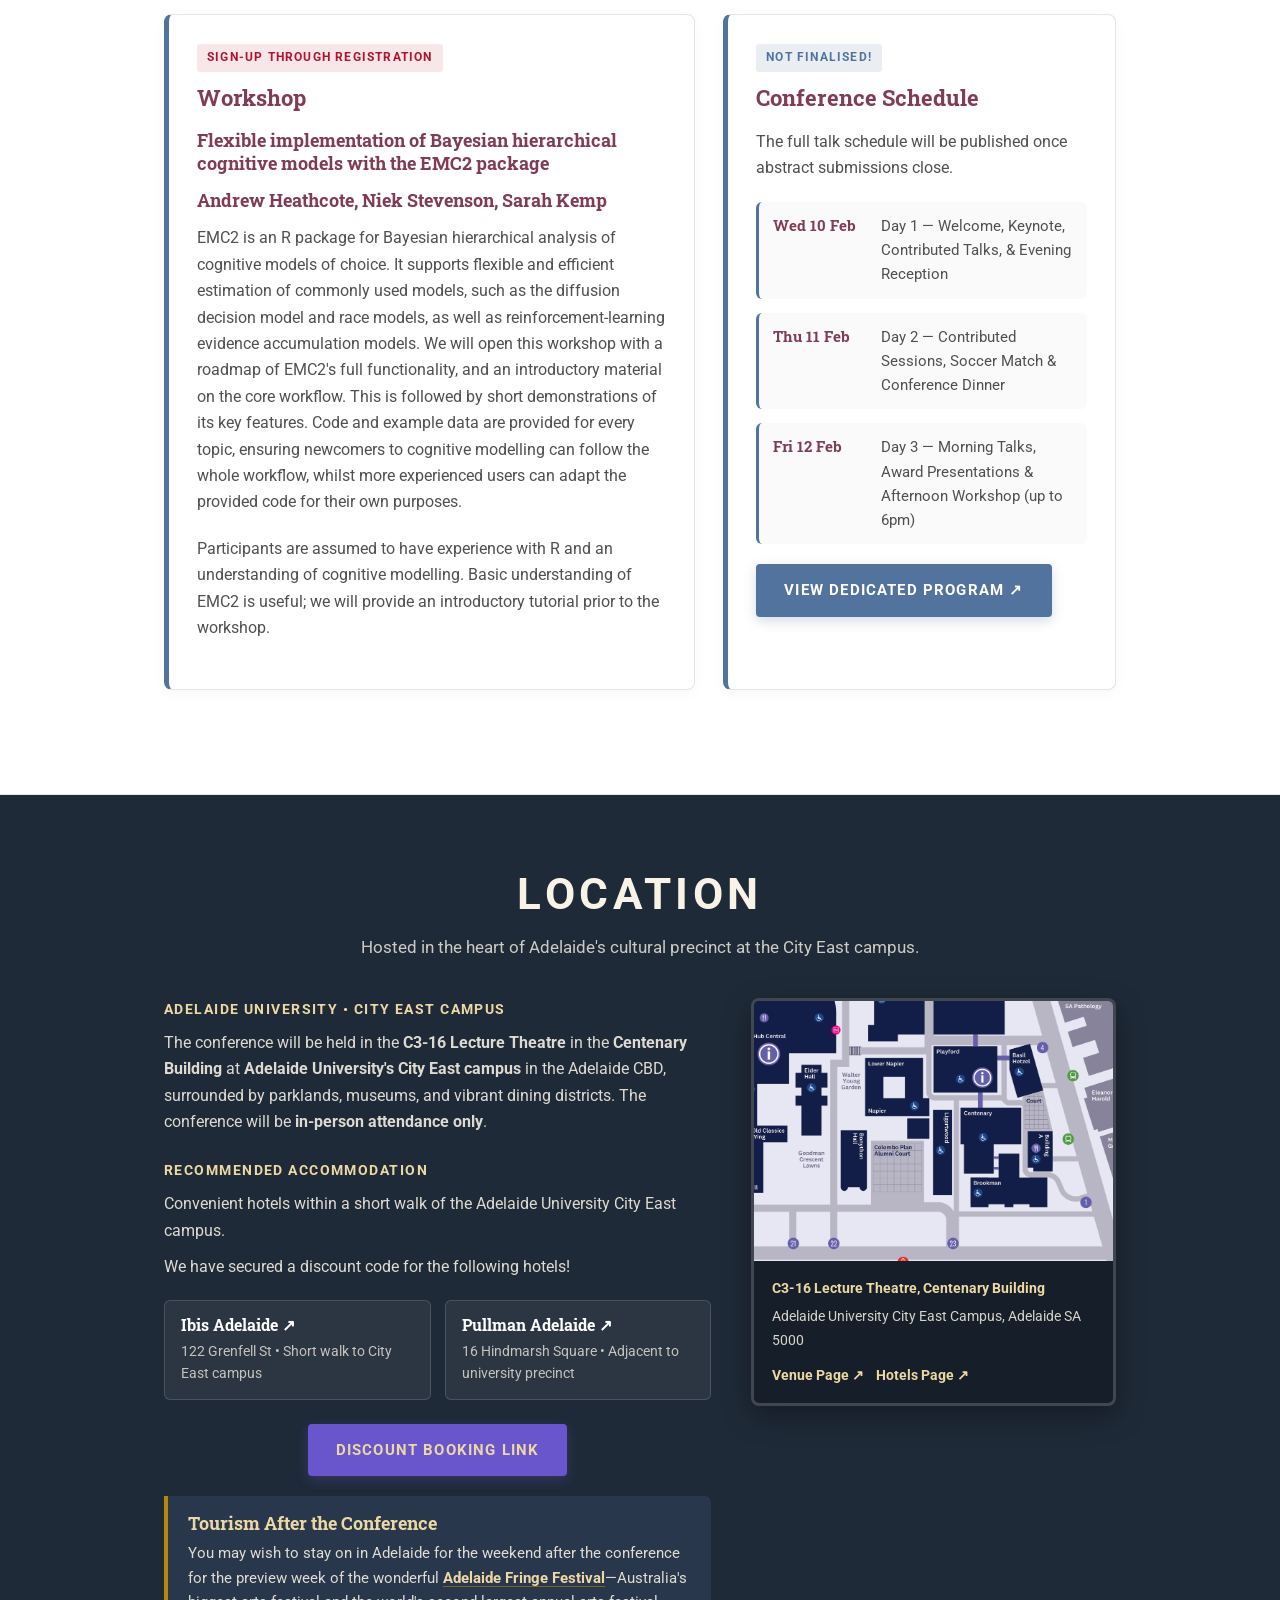
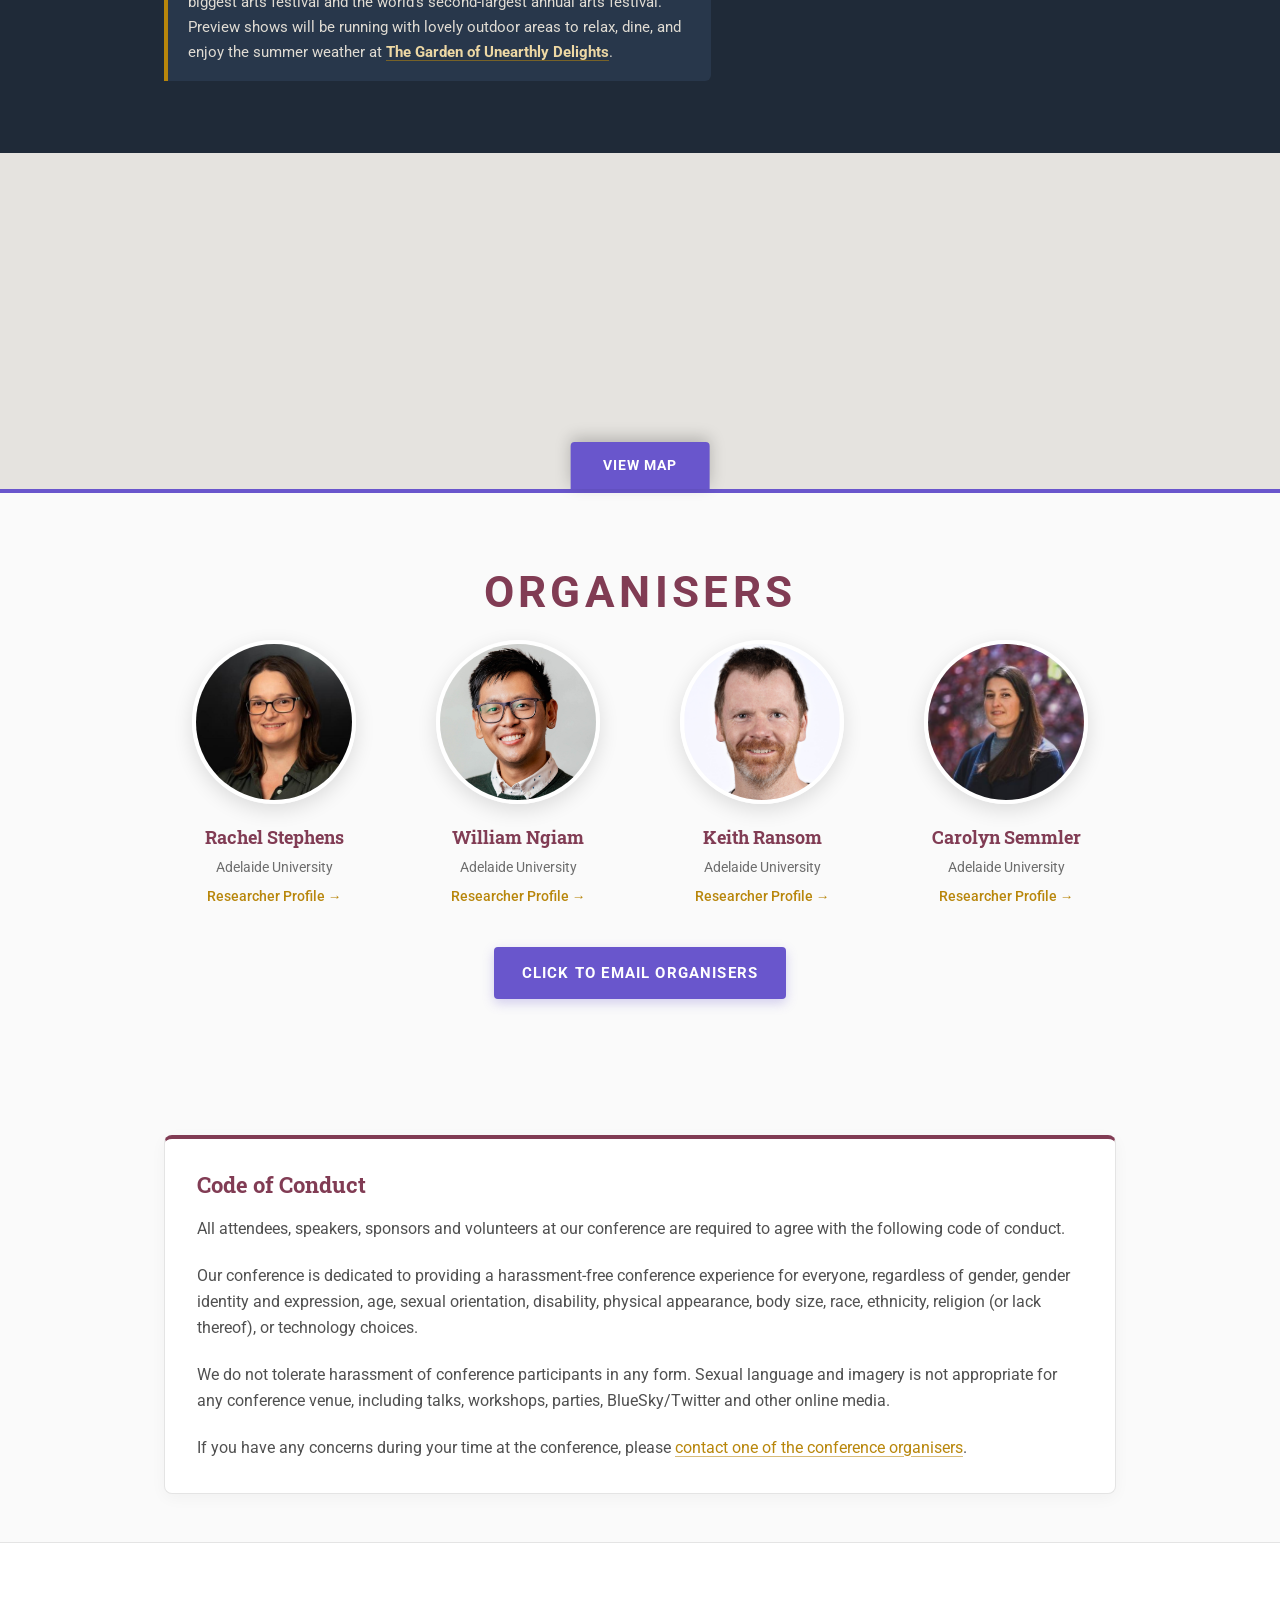
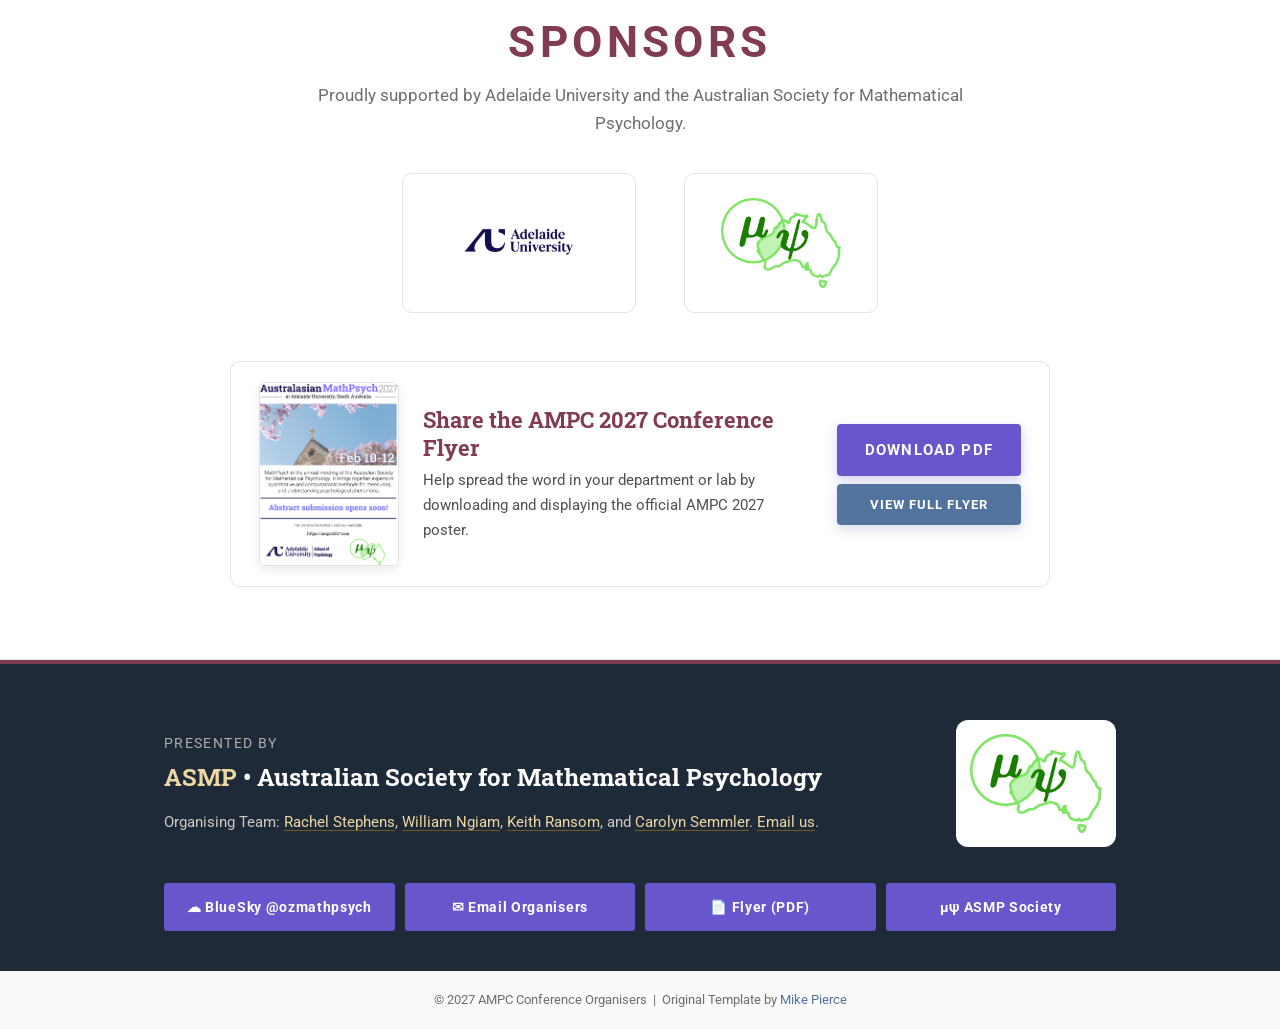
==== commit dfb6c1c8: "add tags to cards in program" ====
--- a/index.html
+++ b/index.html
@@ -138,17 +138,21 @@
                     </div>
 
                     <div class="info-card highlight-card">
-                        <!-- <span class="card-tag">Deadline: COB 23 October 2026</span> --->
+                        <span class="card-tag">Deadline: 10th January 2027</span>
                         <h3>Award Nominations</h3>
                         <p>
-                            Applications are open for the John Keats Early Career Award.
-                            https://mathpsych.org/affiliate/1/Awards
+                            Applications are open for the <a href="https://mathpsych.org/affiliate/1/Awards" target="_blank">John Keats Early Career Award.</a>
+                            The annual ward recognises exceptional contributions (research, education, and/or service and leadership) in the field of 
+                            mathematical psychology by an early-career investigator.
+                        </p>
+                        <p>
+                            Nomination criteria and details is in the link above.
                         </p>
                         <a href="mailto:rachel.stephens@adelaide.edu.au?subject=AMPC%20John%20Keats%20" class="button">Submit Award Nomination</a>
                     </div>
 
                     <div class="info-card navy-card">
-                        <!-- <span class="card-tag">Deadline: COB 23 October 2026</span> --->
+                        <span class="card-tag">Sign-up through registration</span>
                         <h3>Workshop</h3>
                         <h4>Flexible implementation of Bayesian hierarchical cognitive models with the EMC2 package</h4>
                         <h4>Andrew Heathcote, Niek Stevenson, Sarah Kemp</h4>
--- a/assets/main.css
+++ b/assets/main.css
@@ -514,7 +514,7 @@
     border-radius: 10px;
     overflow: hidden;
     position: relative;
-    height: 220px;
+    height: 350px;
     border: 2px solid rgba(255, 255, 255, 0.14);
     box-shadow: 0 12px 30px rgba(0, 0, 0, 0.3);
 }
@@ -523,7 +523,7 @@
     width: 100%;
     height: 100%;
     object-fit: cover;
-    object-position: center 35%;
+    object-position: center 100%;
     display: block;
 }
 
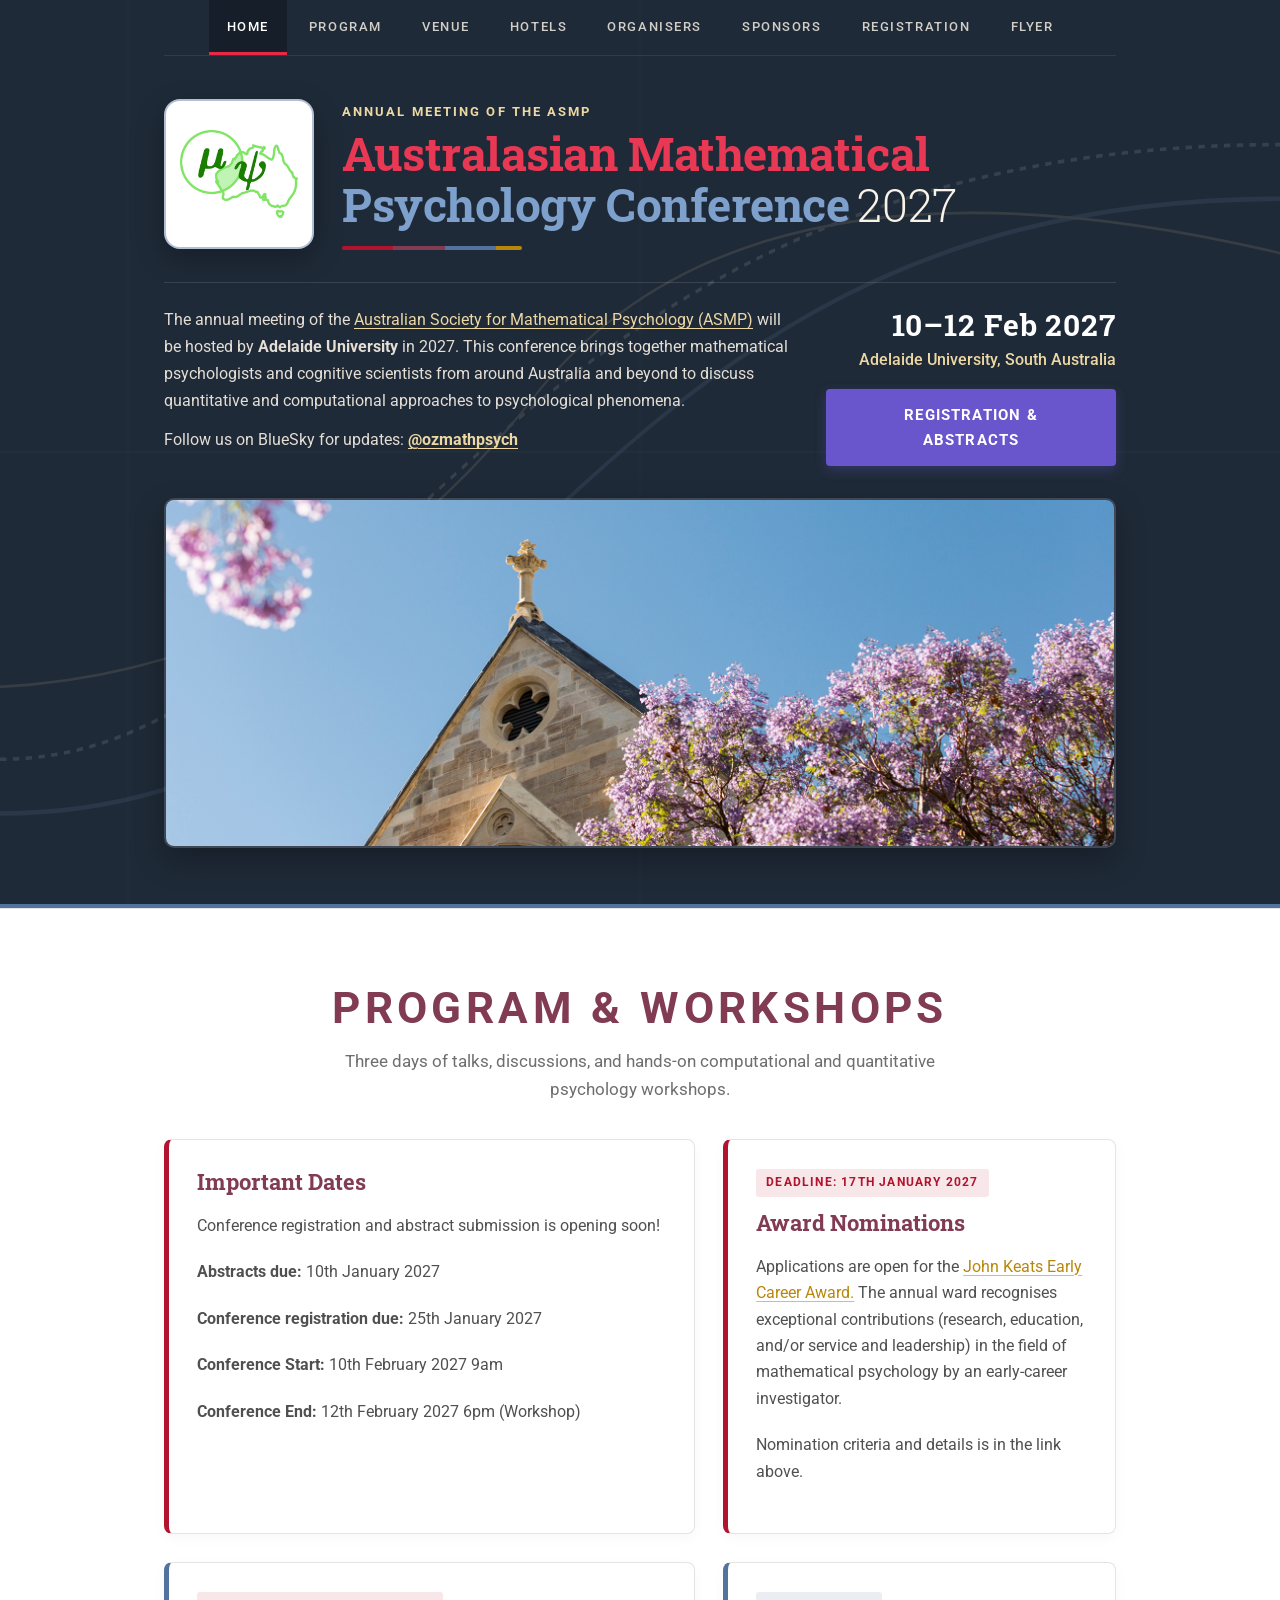
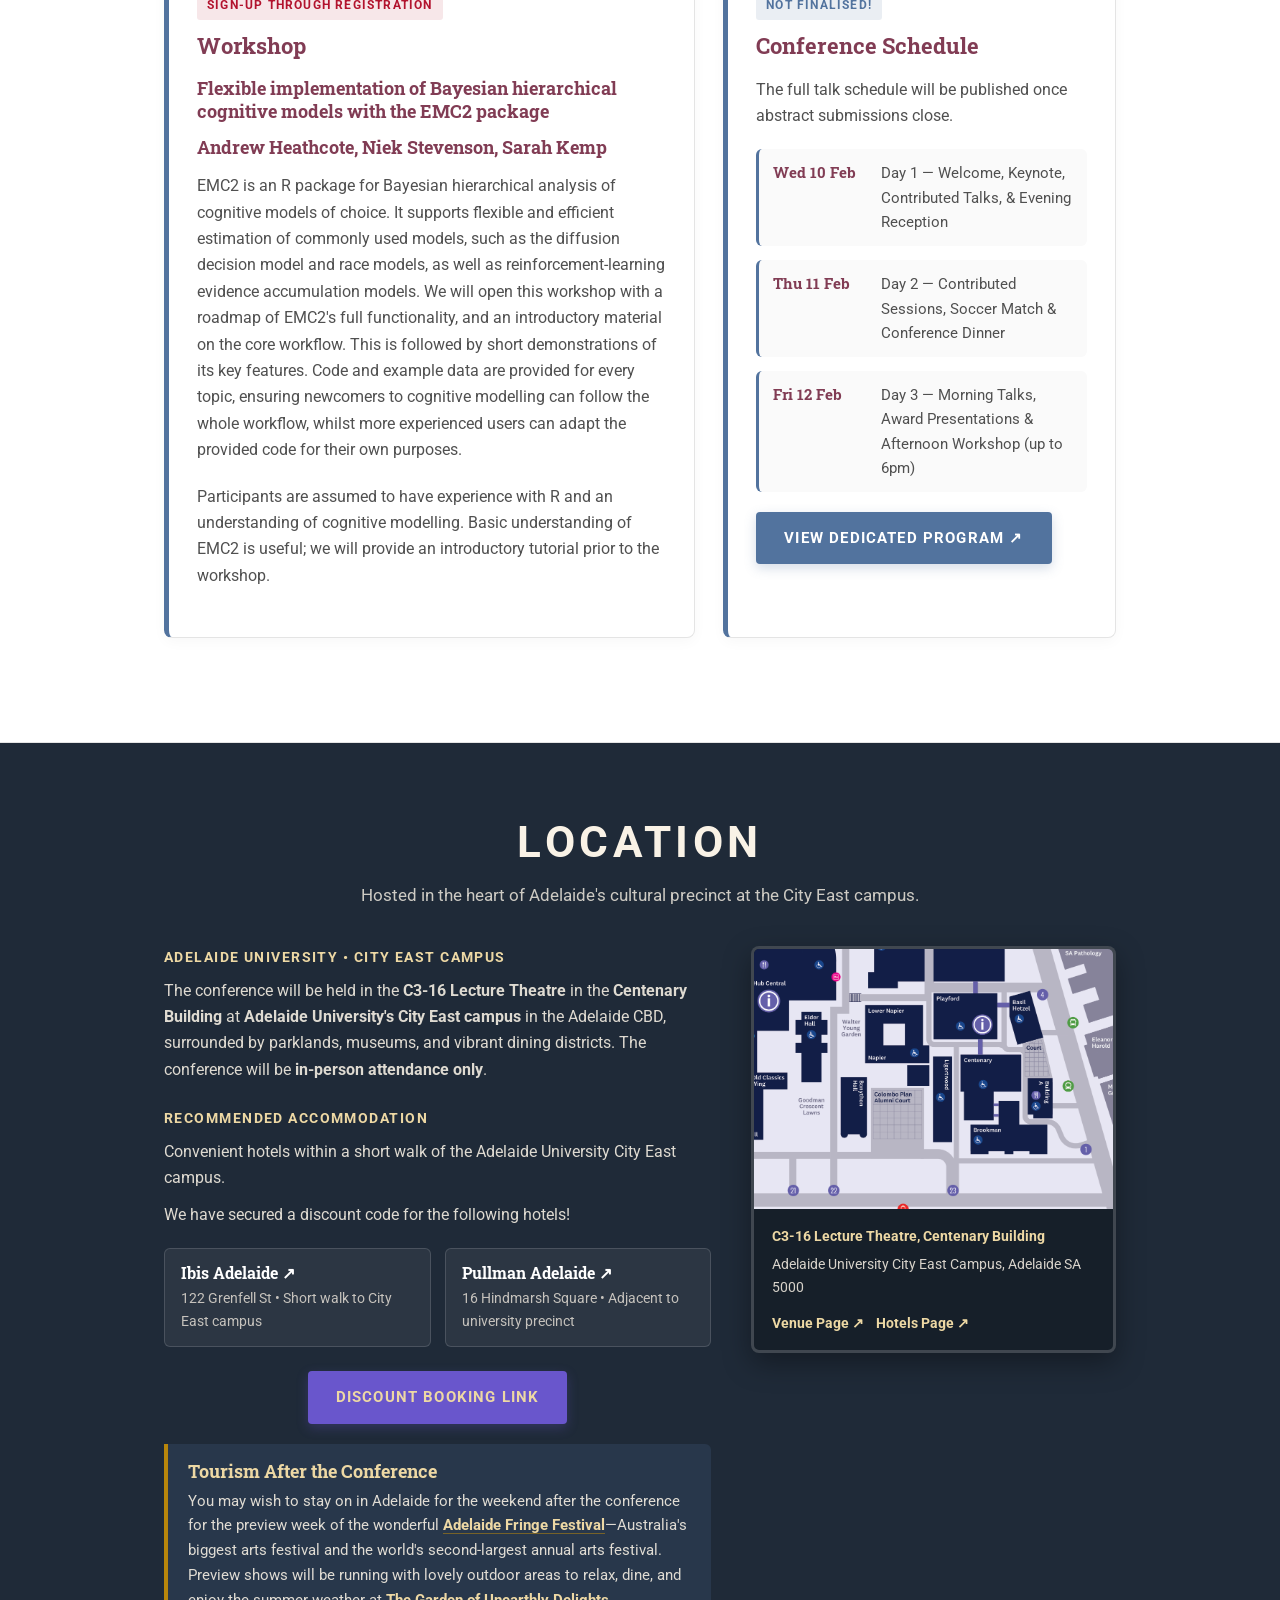
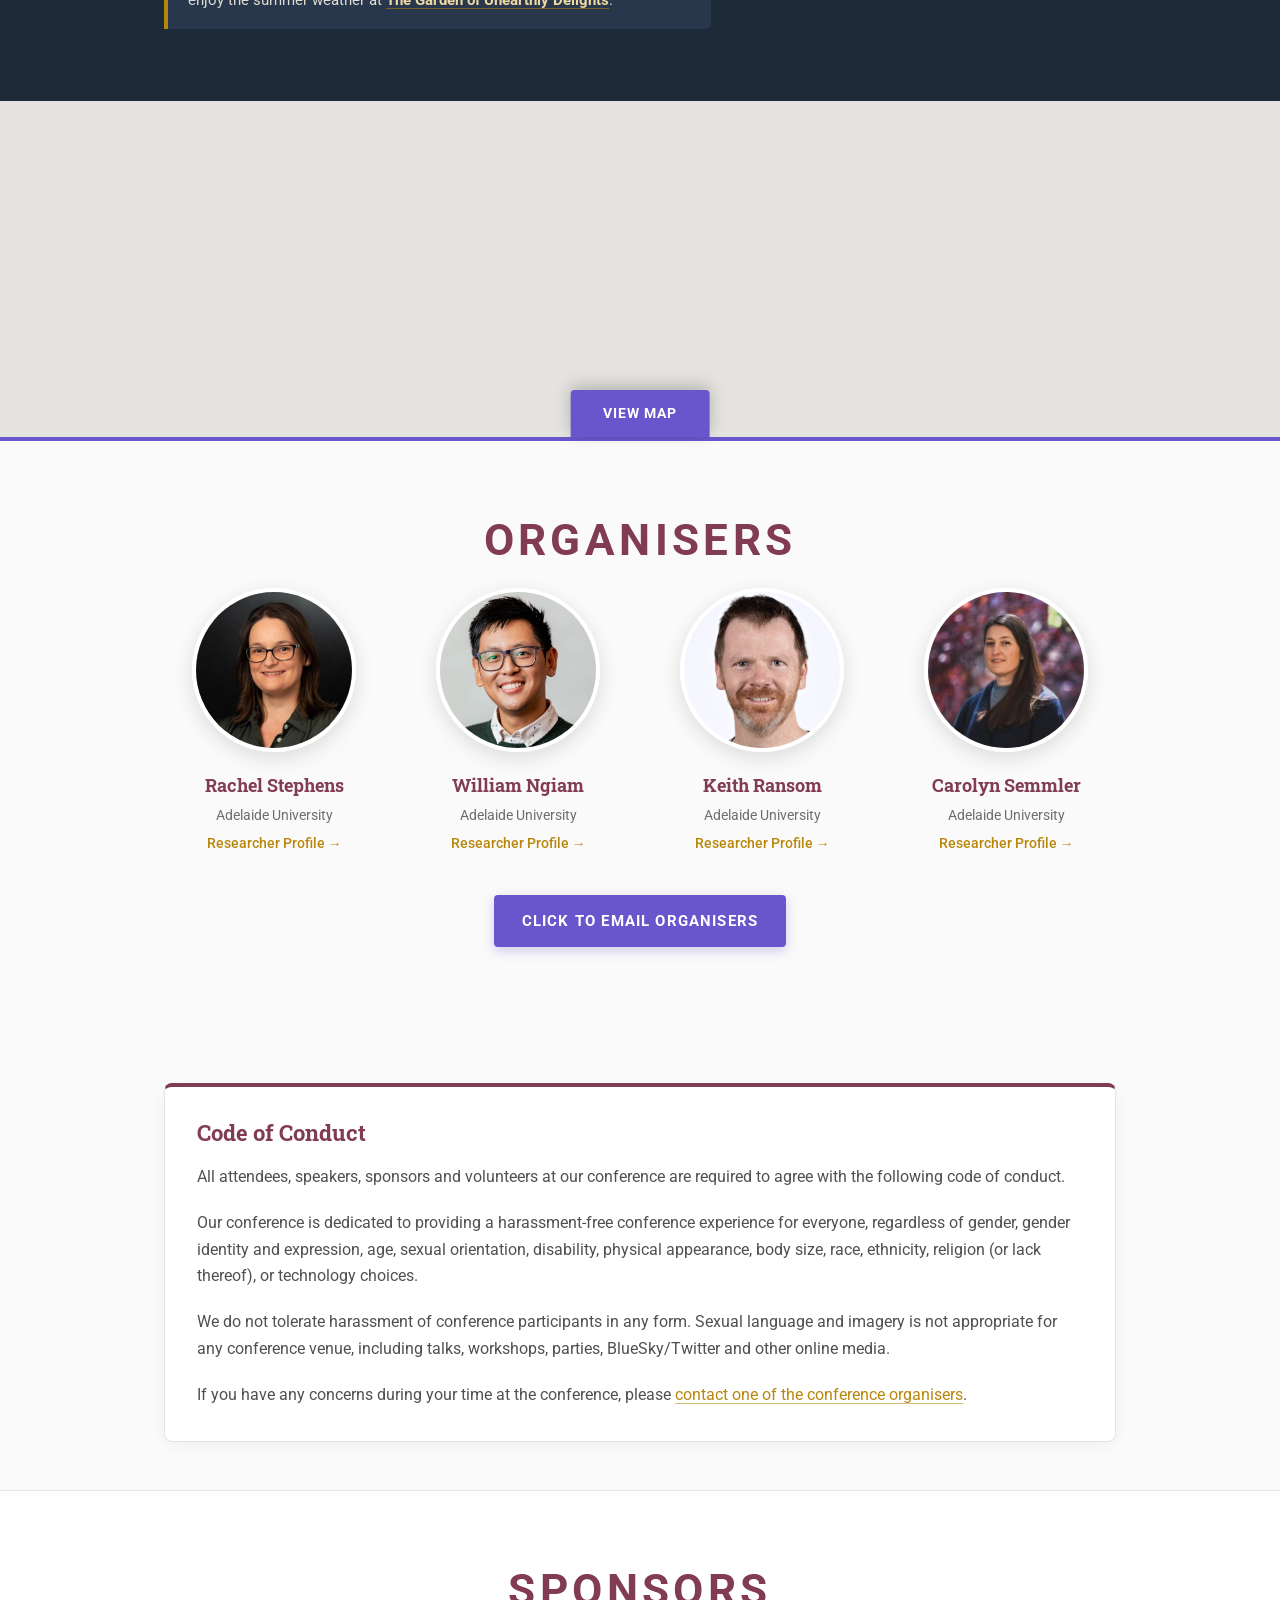
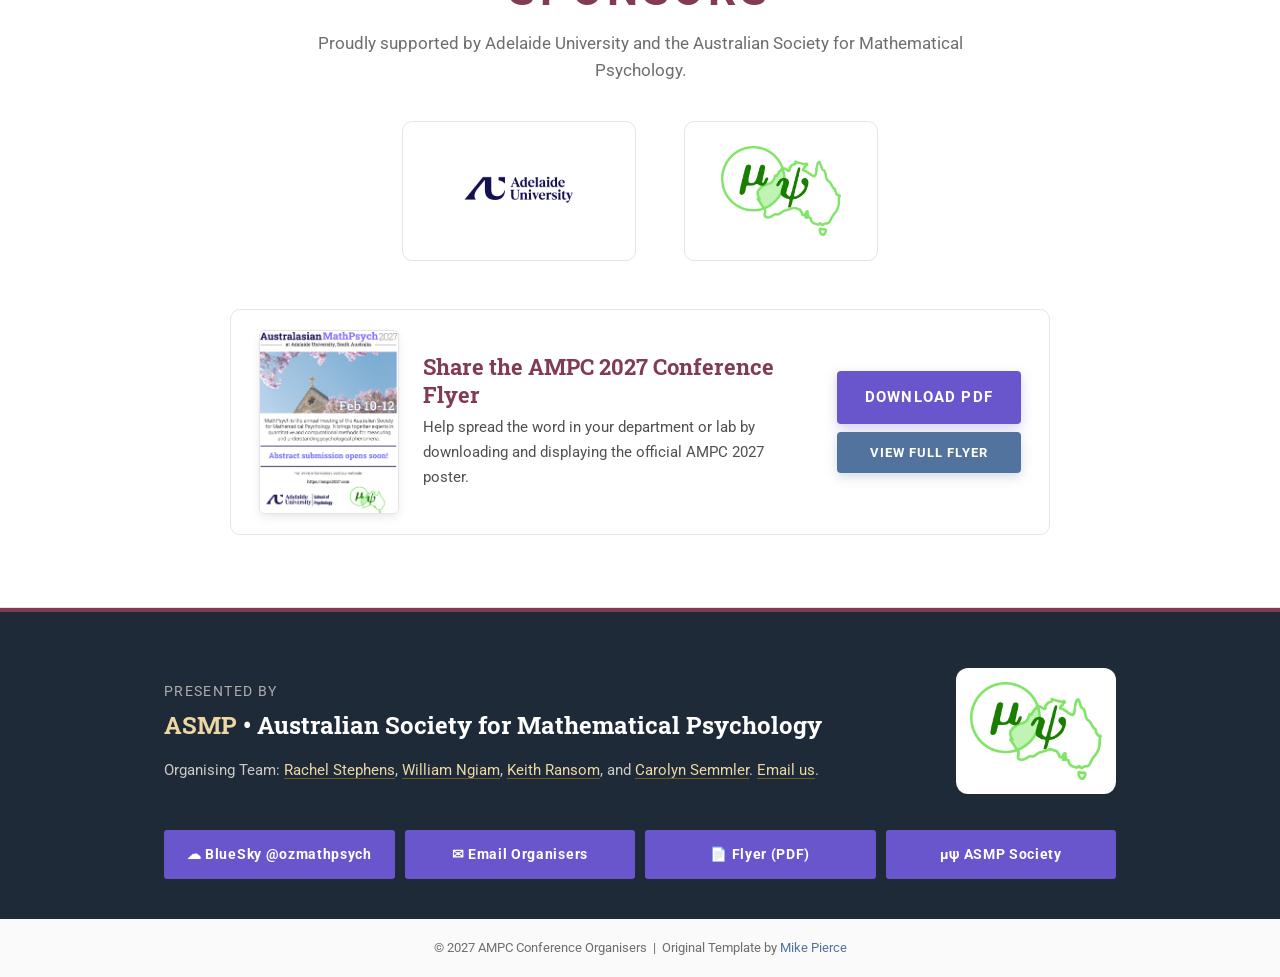
==== commit 27b9822a: "fix award nom date" ====
--- a/index.html
+++ b/index.html
@@ -138,7 +138,7 @@
                     </div>
 
                     <div class="info-card highlight-card">
-                        <span class="card-tag">Deadline: 10th January 2027</span>
+                        <span class="card-tag">Deadline: 17th January 2027</span>
                         <h3>Award Nominations</h3>
                         <p>
                             Applications are open for the <a href="https://mathpsych.org/affiliate/1/Awards" target="_blank">John Keats Early Career Award.</a>
@@ -148,7 +148,6 @@
                         <p>
                             Nomination criteria and details is in the link above.
                         </p>
-                        <a href="mailto:rachel.stephens@adelaide.edu.au?subject=AMPC%20John%20Keats%20" class="button">Submit Award Nomination</a>
                     </div>
 
                     <div class="info-card navy-card">
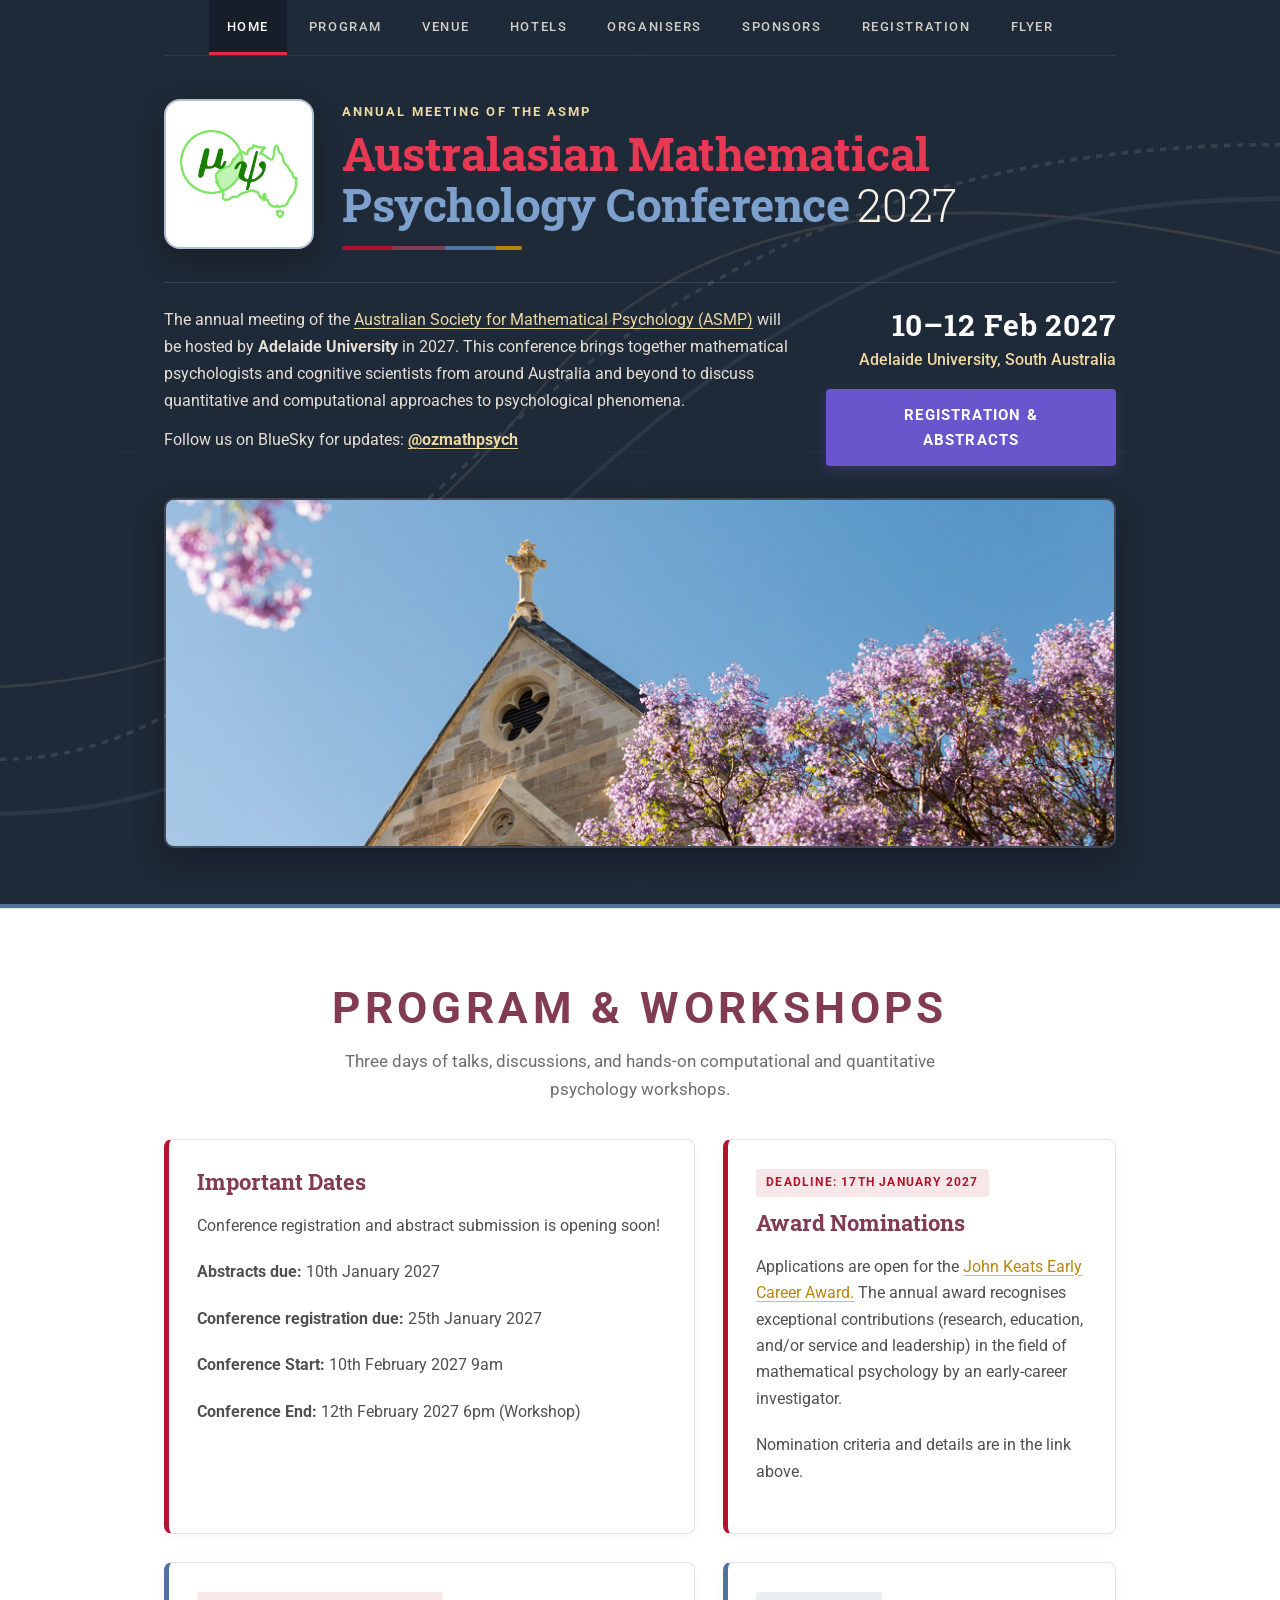
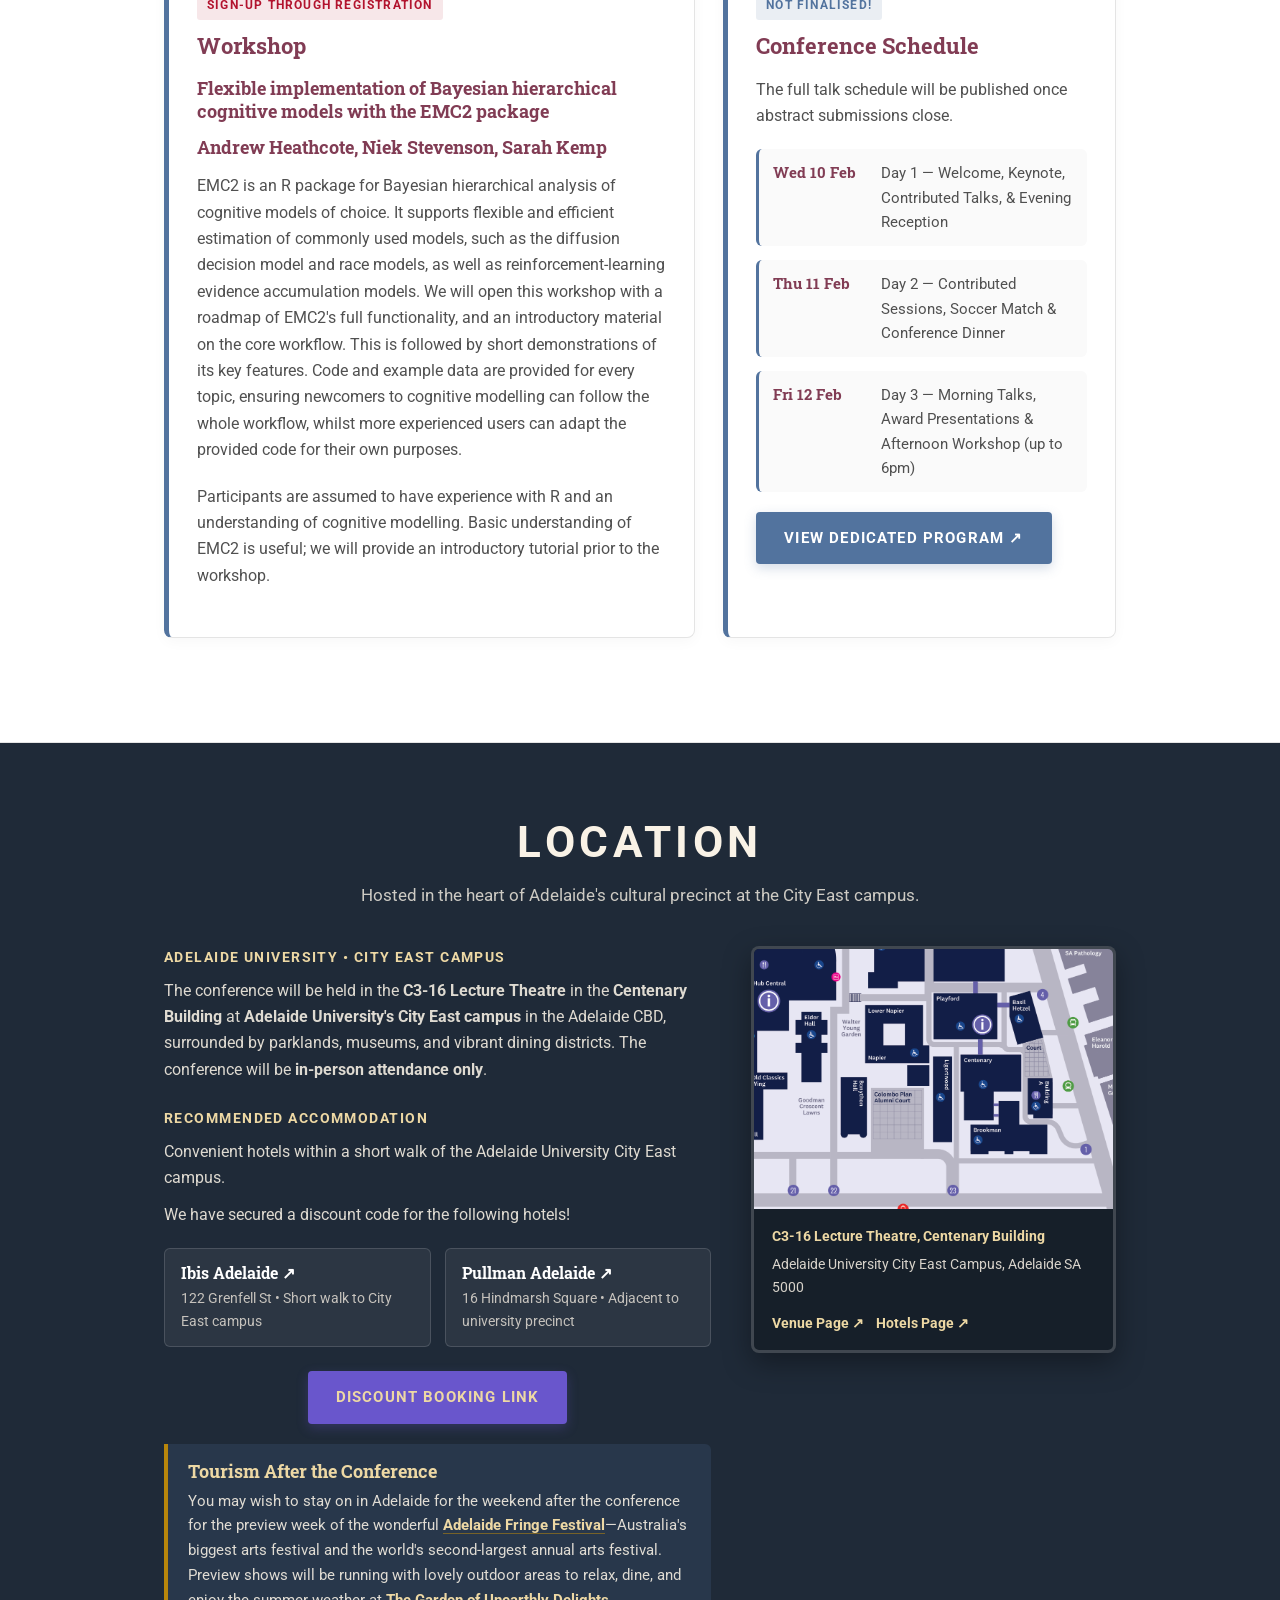
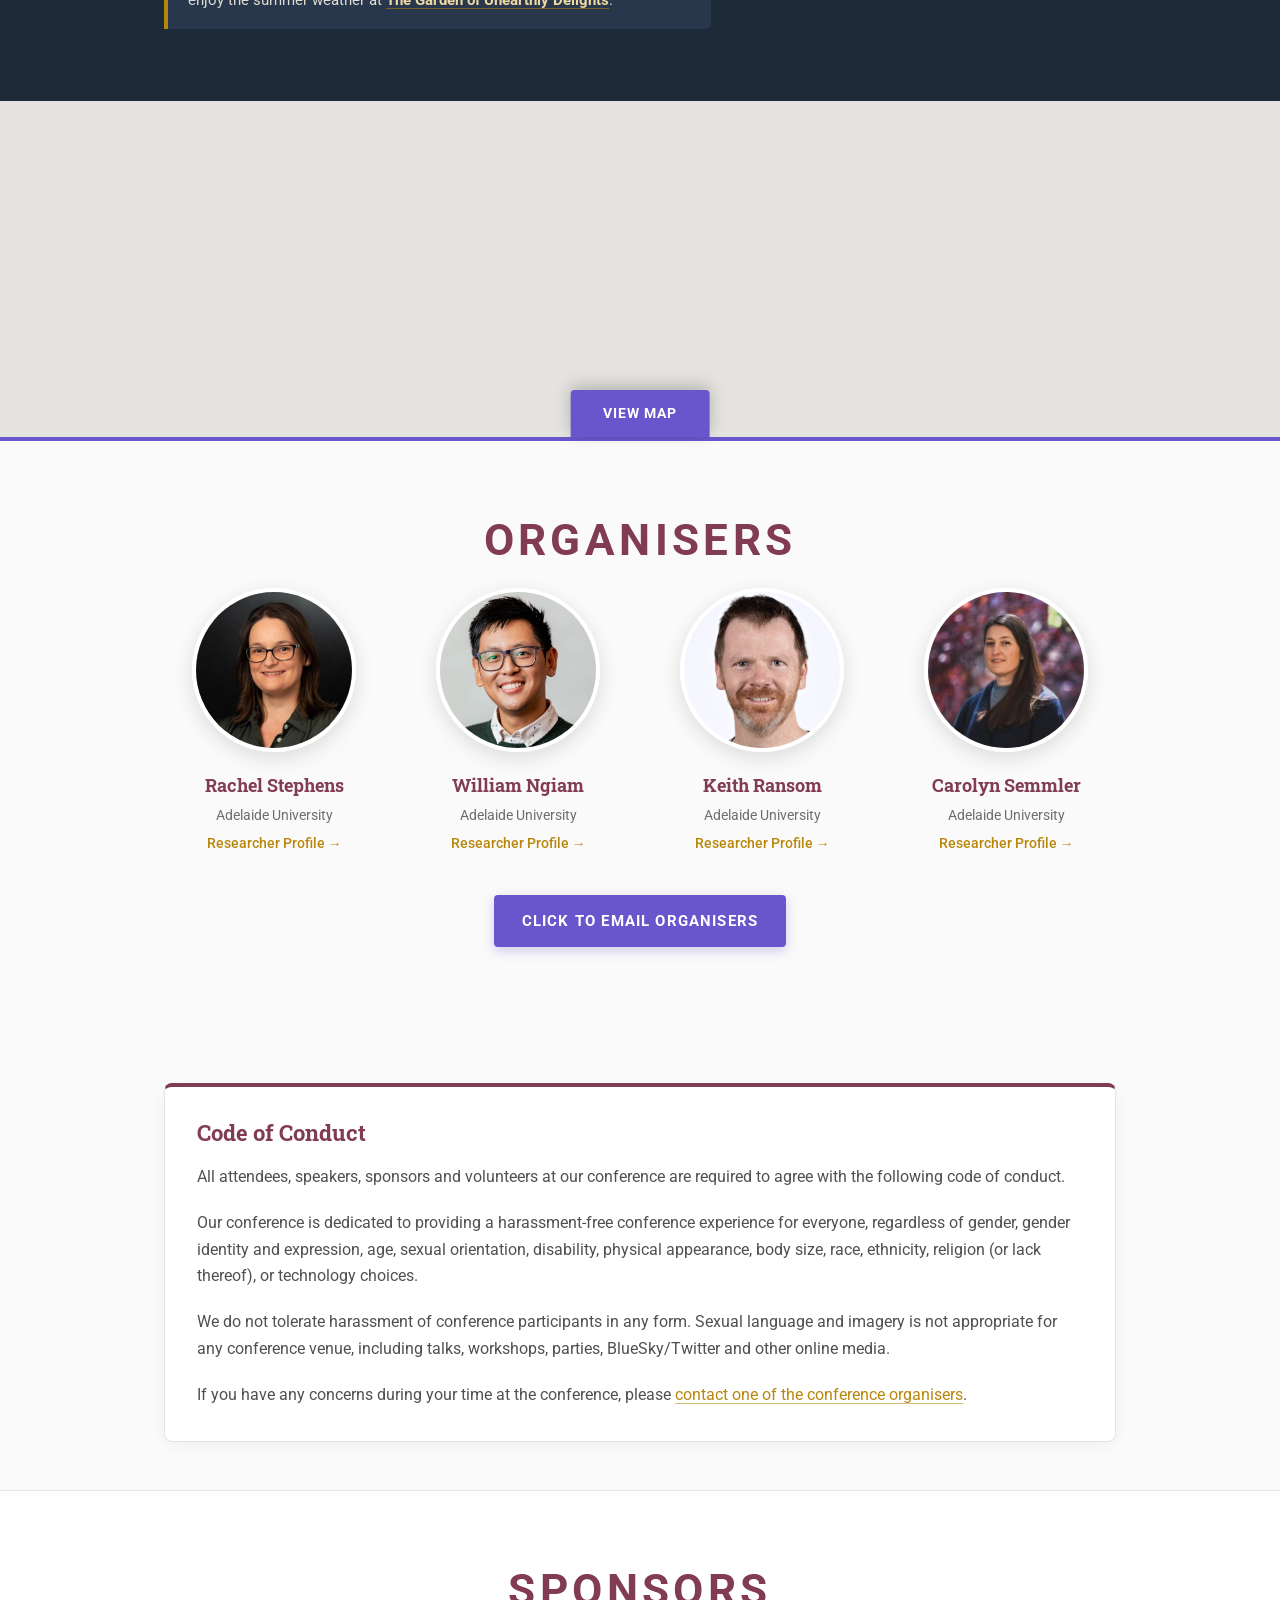
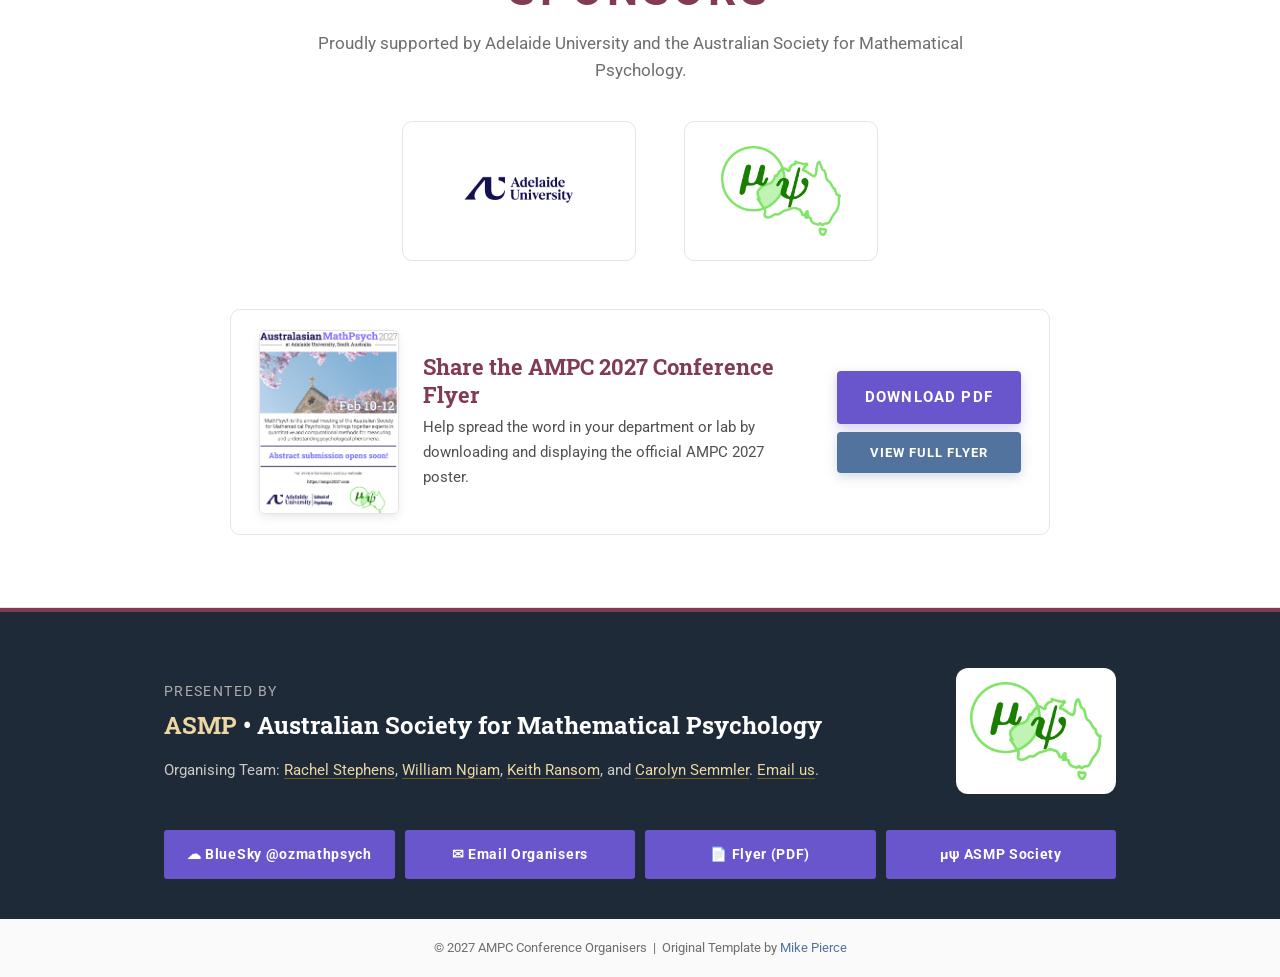
==== commit fcde5ac5: "fix home page typos" ====
--- a/index.html
+++ b/index.html
@@ -142,11 +142,11 @@
                         <h3>Award Nominations</h3>
                         <p>
                             Applications are open for the <a href="https://mathpsych.org/affiliate/1/Awards" target="_blank">John Keats Early Career Award.</a>
-                            The annual ward recognises exceptional contributions (research, education, and/or service and leadership) in the field of 
+                            The annual award recognises exceptional contributions (research, education, and/or service and leadership) in the field of 
                             mathematical psychology by an early-career investigator.
                         </p>
                         <p>
-                            Nomination criteria and details is in the link above.
+                            Nomination criteria and details are in the link above.
                         </p>
                     </div>
 
